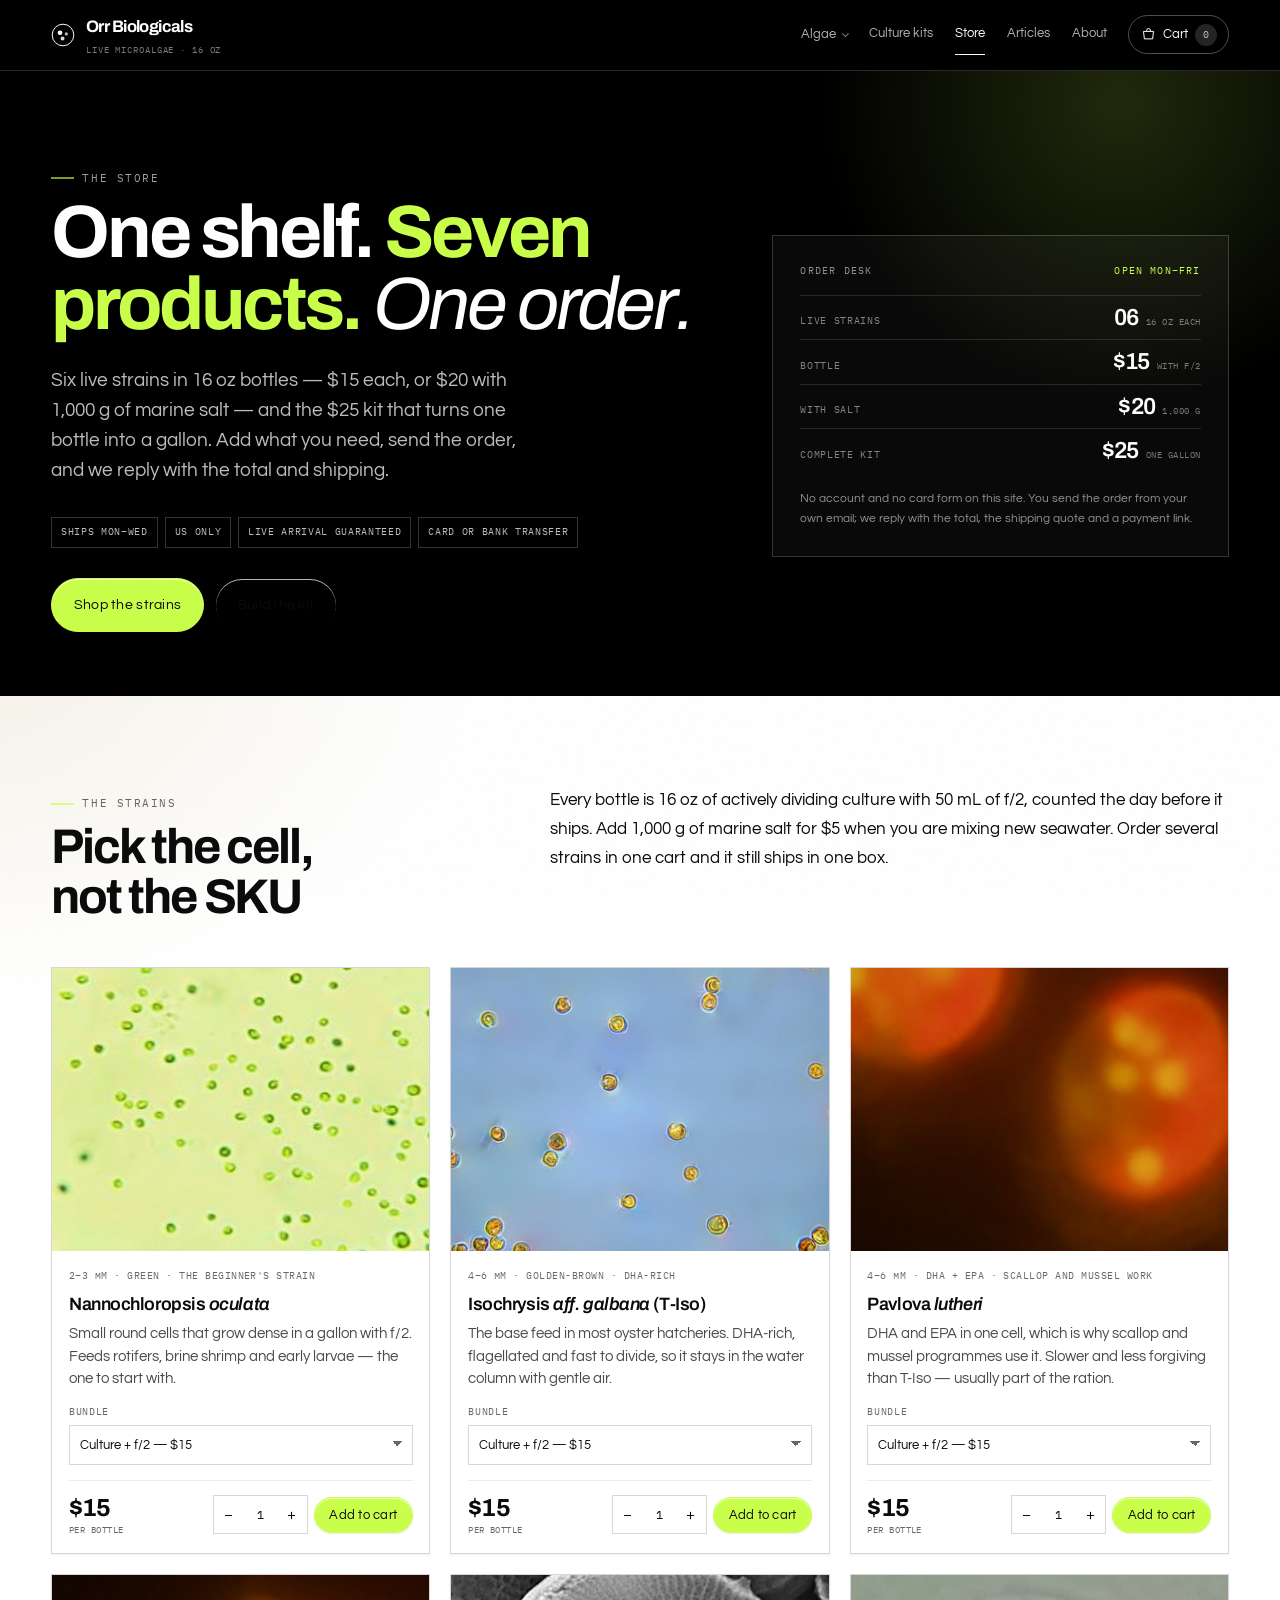
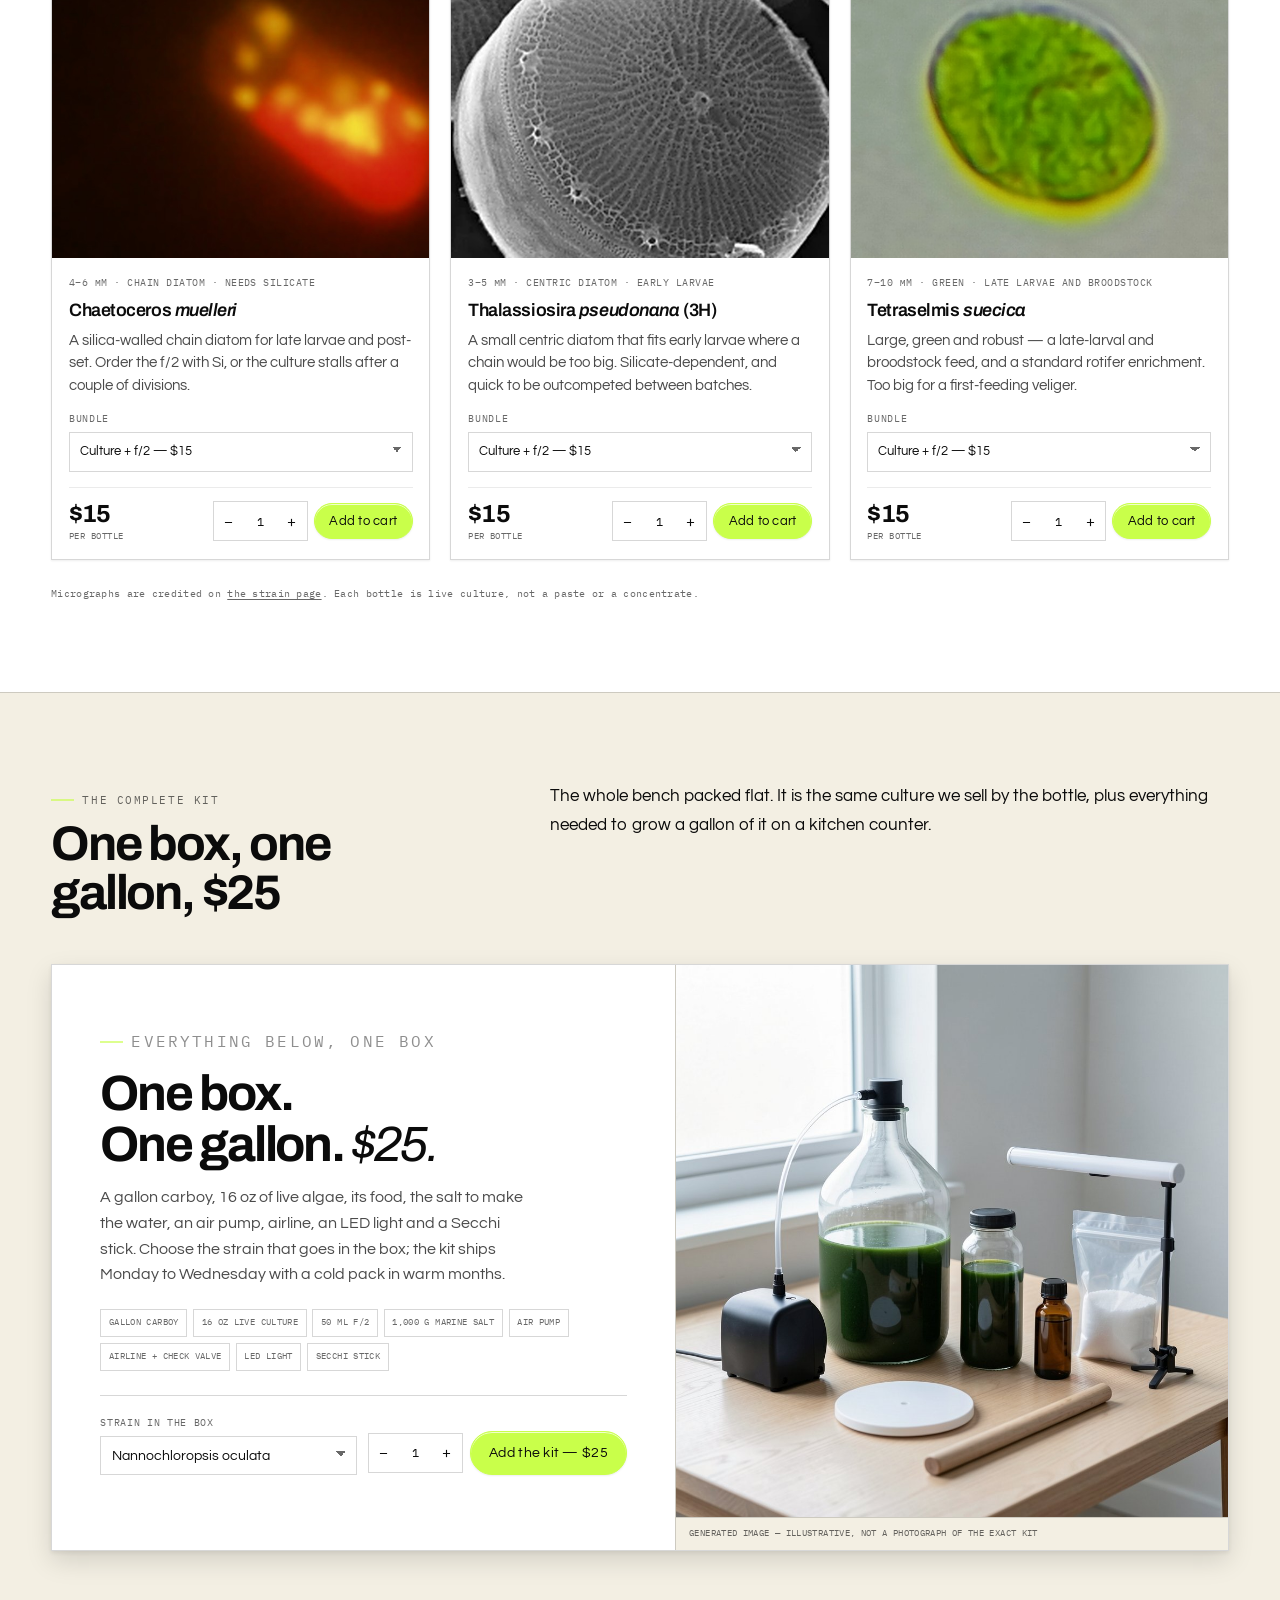
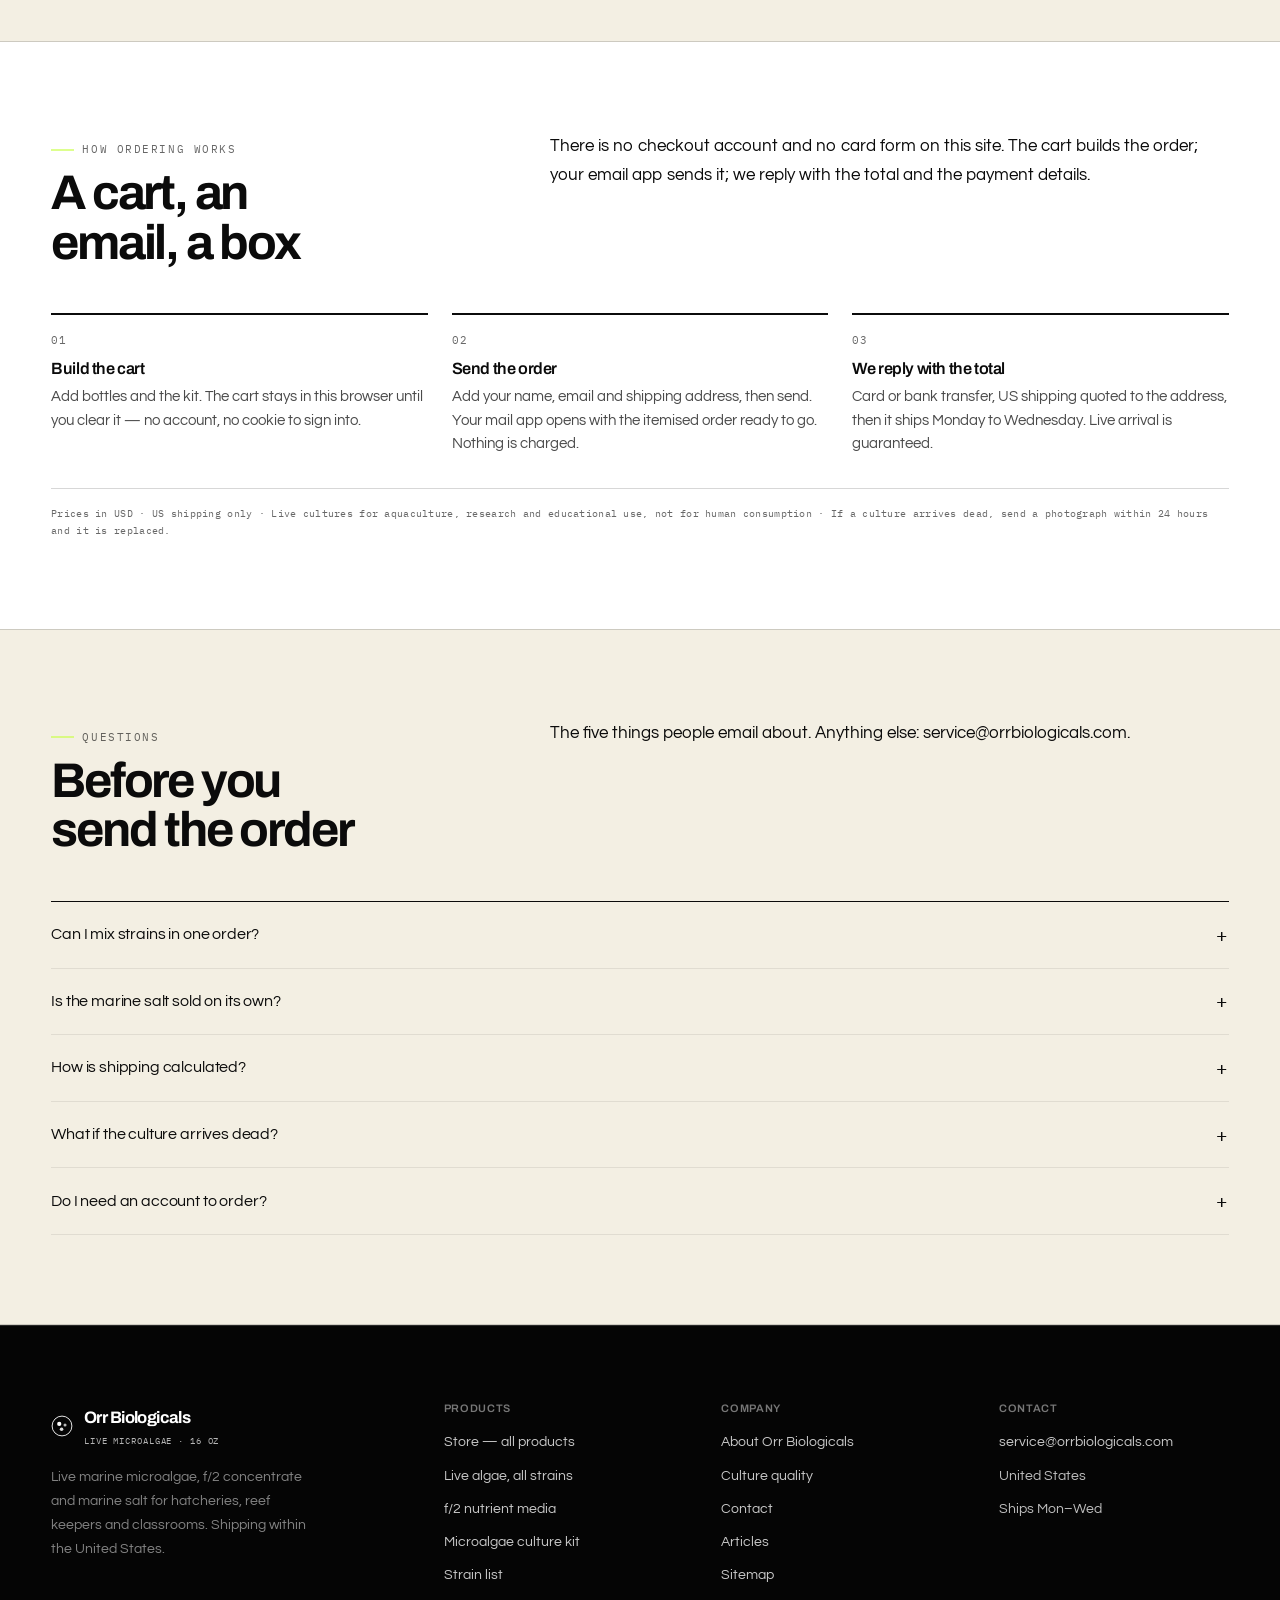
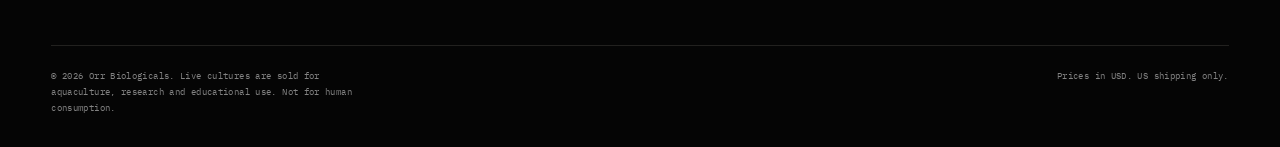
==== index.html @ ab44fa70 "feat: add standalone storefront for shop.orrbiologicals.com Static product store with six live micro" ====
<!DOCTYPE html>
<html lang="en">
<head>
<meta charset="utf-8">
<meta name="viewport" content="width=device-width, initial-scale=1">
<title>Store — Live Cultures, Salt &amp; Kits | Orr Biologicals</title>
<meta name="description" content="The Orr Biologicals store: six live marine microalgae strains, 16 oz with f/2, $15 or $20 with 1,000 g of marine salt, and the $25 one-gallon culture kit. US shipping.">
<link rel="canonical" href="https://shop.orrbiologicals.com/">
<meta name="robots" content="max-image-preview:large">
<link rel="icon" href="/favicon.svg" type="image/svg+xml">
<link rel="preconnect" href="https://fonts.googleapis.com">
<link rel="preconnect" href="https://fonts.gstatic.com" crossorigin>
<link rel="stylesheet" href="https://fonts.googleapis.com/css2?family=Archivo:wght@400;500;600;700;800&amp;family=IBM+Plex+Mono:wght@400;500&amp;family=Questrial&amp;display=swap">
<link rel="stylesheet" href="/assets/site.css?v=20261124a">
<link rel="stylesheet" href="/assets/store.css?v=20261124a">
<meta name="theme-color" content="#000000">
<meta property="og:type" content="website">
<meta property="og:site_name" content="Orr Biologicals">
<meta property="og:title" content="The Orr Biologicals store — live cultures and kits">
<meta property="og:description" content="Six live strains at $15 a bottle, $20 with 1,000 g of salt, and the $25 kit that turns one bottle into a gallon. Build a cart and send the order.">
<meta property="og:url" content="https://shop.orrbiologicals.com/">
<meta property="og:locale" content="en_US">
<meta property="og:image" content="https://shop.orrbiologicals.com/assets/images/culturekit-hero.jpg">
<meta property="og:image:type" content="image/jpeg">
<meta property="og:image:width" content="1024">
<meta property="og:image:height" content="1024">
<meta property="og:image:alt" content="A one-gallon microalgae culture kit on a pale wooden bench: carboy, live culture, f/2, marine salt, air pump, LED light and Secchi stick.">
<meta name="twitter:card" content="summary_large_image">
<meta name="twitter:title" content="The Orr Biologicals store">
<meta name="twitter:description" content="Six live strains, $15 or $20 with salt, and the $25 one-gallon kit. Build a cart and email the order.">
<meta name="twitter:image" content="https://shop.orrbiologicals.com/assets/images/culturekit-hero.jpg">
<meta name="twitter:image:alt" content="A one-gallon microalgae culture kit on a pale wooden bench.">
<script type="application/ld+json">
{
  "@context": "https://schema.org",
  "@graph": [
    {
      "@type": "BreadcrumbList",
      "itemListElement": [
        { "@type": "ListItem", "position": 1, "name": "Home", "item": "https://orrbiologicals.com/" },
        { "@type": "ListItem", "position": 2, "name": "Store", "item": "https://shop.orrbiologicals.com/" }
      ]
    },
    {
      "@type": "ItemList",
      "name": "Orr Biologicals store",
      "numberOfItems": 7,
      "itemListElement": [
        {
          "@type": "ListItem",
          "position": 1,
          "item": {
            "@type": "Product",
            "name": "Nannochloropsis oculata, 16 oz live culture",
            "url": "https://shop.orrbiologicals.com/#nanno",
            "image": "https://shop.orrbiologicals.com/assets/strains/nannochloropsis-oculata.jpg",
            "brand": { "@type": "Brand", "name": "Orr Biologicals" },
            "offers": { "@type": "Offer", "price": "15.00", "priceCurrency": "USD", "availability": "https://schema.org/InStock" }
          }
        },
        {
          "@type": "ListItem",
          "position": 2,
          "item": {
            "@type": "Product",
            "name": "Isochrysis aff. galbana T-Iso, 16 oz live culture",
            "url": "https://shop.orrbiologicals.com/#tiso",
            "image": "https://shop.orrbiologicals.com/assets/strains/tisochrysis-lutea.jpg",
            "brand": { "@type": "Brand", "name": "Orr Biologicals" },
            "offers": { "@type": "Offer", "price": "15.00", "priceCurrency": "USD", "availability": "https://schema.org/InStock" }
          }
        },
        {
          "@type": "ListItem",
          "position": 3,
          "item": {
            "@type": "Product",
            "name": "Pavlova lutheri, 16 oz live culture",
            "url": "https://shop.orrbiologicals.com/#pavlova",
            "image": "https://shop.orrbiologicals.com/assets/strains/pavlova-lutheri.jpg",
            "brand": { "@type": "Brand", "name": "Orr Biologicals" },
            "offers": { "@type": "Offer", "price": "15.00", "priceCurrency": "USD", "availability": "https://schema.org/InStock" }
          }
        },
        {
          "@type": "ListItem",
          "position": 4,
          "item": {
            "@type": "Product",
            "name": "Chaetoceros muelleri, 16 oz live culture",
            "url": "https://shop.orrbiologicals.com/#chaeto",
            "image": "https://shop.orrbiologicals.com/assets/strains/chaetoceros-muelleri.jpg",
            "brand": { "@type": "Brand", "name": "Orr Biologicals" },
            "offers": { "@type": "Offer", "price": "15.00", "priceCurrency": "USD", "availability": "https://schema.org/InStock" }
          }
        },
        {
          "@type": "ListItem",
          "position": 5,
          "item": {
            "@type": "Product",
            "name": "Thalassiosira pseudonana 3H, 16 oz live culture",
            "url": "https://shop.orrbiologicals.com/#thal",
            "image": "https://shop.orrbiologicals.com/assets/strains/thalassiosira-pseudonana.jpg",
            "brand": { "@type": "Brand", "name": "Orr Biologicals" },
            "offers": { "@type": "Offer", "price": "15.00", "priceCurrency": "USD", "availability": "https://schema.org/InStock" }
          }
        },
        {
          "@type": "ListItem",
          "position": 6,
          "item": {
            "@type": "Product",
            "name": "Tetraselmis suecica, 16 oz live culture",
            "url": "https://shop.orrbiologicals.com/#tetra",
            "image": "https://shop.orrbiologicals.com/assets/strains/tetraselmis-suecica.jpg",
            "brand": { "@type": "Brand", "name": "Orr Biologicals" },
            "offers": { "@type": "Offer", "price": "15.00", "priceCurrency": "USD", "availability": "https://schema.org/InStock" }
          }
        },
        {
          "@type": "ListItem",
          "position": 7,
          "item": {
            "@type": "Product",
            "name": "One-gallon microalgae culture kit",
            "url": "https://shop.orrbiologicals.com/#kit",
            "image": "https://shop.orrbiologicals.com/assets/images/culturekit-hero.jpg",
            "brand": { "@type": "Brand", "name": "Orr Biologicals" },
            "offers": { "@type": "Offer", "price": "25.00", "priceCurrency": "USD", "availability": "https://schema.org/InStock" }
          }
        }
      ]
    }
  ]
}
</script>
</head>
<body class="store-page">
<div class="ambient" aria-hidden="true"></div>
<a class="skip" href="#main">Skip to content</a>
<header class="site-head">
  <div class="wrap head-in">
    <a class="brand" href="https://orrbiologicals.com/">
      <svg viewBox="0 0 32 32" aria-hidden="true" focusable="false">
        <circle cx="16" cy="16" r="14.4" fill="none" stroke="currentColor" stroke-width="1.3"/>
        <circle cx="12" cy="13" r="3.1" fill="currentColor"/>
        <circle cx="20.4" cy="14.6" r="2.2" fill="currentColor" opacity=".72"/>
        <circle cx="15.4" cy="20.6" r="2.6" fill="currentColor" opacity=".86"/>
      </svg>
      <span>Orr Biologicals<small>Live microalgae · 16 oz</small></span>
    </a>
    <nav class="nav" aria-label="Primary">
      <details class="nav-drop">
        <summary>Algae</summary>
        <div class="nav-drop__menu">
          <a href="https://orrbiologicals.com/algae">Six live strains</a>
          <a href="https://orrbiologicals.com/algae#media">f/2 nutrient media</a>
          <a href="https://orrbiologicals.com/algae#salt">Marine salt</a>
        </div>
      </details>
      <a href="https://orrbiologicals.com/culturekits">Culture kits</a>
      <a href="/" aria-current="page">Store</a>
      <a href="https://orrbiologicals.com/articles/">Articles</a>
      <a href="https://orrbiologicals.com/company">About</a>
      <button type="button" class="store-cart" data-open-cart data-empty="true" aria-haspopup="dialog" aria-label="Open cart, 0 items">
        <svg viewBox="0 0 24 24" fill="none" stroke="currentColor" stroke-width="1.6" aria-hidden="true" focusable="false">
          <path d="M4 7h16l-1.4 12H5.4L4 7Z"/>
          <path d="M9 7V5.5a3 3 0 0 1 6 0V7"/>
        </svg>
        Cart <span class="store-cart__count" data-cart-count>0</span>
      </button>
    </nav>
  </div>
</header>

<main id="main">
  <section class="store-hero" aria-labelledby="store-title">
    <div class="wrap store-hero__grid">
      <div>
        <p class="eyebrow">The store</p>
        <h1 id="store-title">One shelf. <span>Seven products.</span> <em>One order.</em></h1>
        <p class="lead">Six live strains in 16 oz bottles — $15 each, or $20 with 1,000 g of marine salt — and the $25 kit that turns one bottle into a gallon. Add what you need, send the order, and we reply with the total and shipping.</p>
        <ul class="store-hero__chips">
          <li>Ships Mon–Wed</li>
          <li>US only</li>
          <li>Live arrival guaranteed</li>
          <li>Card or bank transfer</li>
        </ul>
        <div class="btn-row">
          <a class="btn" href="#shelf">Shop the strains</a>
          <a class="btn btn--ghost" href="#kit">Build the kit</a>
        </div>
      </div>
      <aside class="store-desk" aria-label="Store summary">
        <p class="store-desk__head">Order desk <span>Open Mon–Fri</span></p>
        <dl>
          <div><dt>Live strains</dt><dd><b>06</b><span>16 oz each</span></dd></div>
          <div><dt>Bottle</dt><dd><b>$15</b><span>with f/2</span></dd></div>
          <div><dt>With salt</dt><dd><b>$20</b><span>1,000 g</span></dd></div>
          <div><dt>Complete kit</dt><dd><b>$25</b><span>one gallon</span></dd></div>
        </dl>
        <p class="store-desk__note">No account and no card form on this site. You send the order from your own email; we reply with the total, the shipping quote and a payment link.</p>
      </aside>
    </div>
  </section>

  <section class="store-section" id="shelf" aria-labelledby="shelf-title">
    <div class="wrap">
      <div class="section-head">
        <div>
          <p class="eyebrow">The strains</p>
          <h2 id="shelf-title">Pick the cell, not the SKU</h2>
        </div>
        <p class="store-lead">Every bottle is 16 oz of actively dividing culture with 50 mL of f/2, counted the day before it ships. Add 1,000 g of marine salt for $5 when you are mixing new seawater. Order several strains in one cart and it still ships in one box.</p>
      </div>

      <noscript><p class="store-noscript">The cart needs JavaScript. You can still order by email at <a href="mailto:service@orrbiologicals.com?subject=Store%20order">service@orrbiologicals.com</a> — tell us the strain, the quantity and the address.</p></noscript>

      <div class="prod-grid">
        <article class="prod" id="nanno" data-product="nanno">
          <a class="prod__media" href="https://orrbiologicals.com/algae#strains" aria-label="Nannochloropsis oculata — micrograph credit and strain details">
            <img src="/assets/strains/nannochloropsis-oculata.jpg" width="800" height="800" loading="eager" decoding="async" alt="Light micrograph of Nannochloropsis oculata: many small, round green cells across a pale green field.">
          </a>
          <div class="prod__body">
            <p class="prod__meta">2–3 µm · green · the beginner's strain</p>
            <h3>Nannochloropsis <i>oculata</i></h3>
            <p class="prod__desc">Small round cells that grow dense in a gallon with f/2. Feeds rotifers, brine shrimp and early larvae — the one to start with.</p>
            <div class="prod__opts">
              <label for="variant-nanno">Bundle</label>
              <select id="variant-nanno" data-variant>
                <option value="culture">Culture + f/2 — $15</option>
                <option value="salt">+ 1,000 g marine salt — $20</option>
              </select>
            </div>
            <div class="prod__foot">
              <p class="prod__price"><b data-price>$15</b><small>per bottle</small></p>
              <div class="prod__actions">
                <div class="qty">
                  <button type="button" data-step="-1" aria-label="Decrease Nannochloropsis quantity">−</button>
                  <input type="number" min="1" max="99" value="1" inputmode="numeric" aria-label="Nannochloropsis quantity" data-qty-input>
                  <button type="button" data-step="1" aria-label="Increase Nannochloropsis quantity">+</button>
                </div>
                <button type="button" class="btn" data-add>Add to cart</button>
              </div>
            </div>
          </div>
        </article>

        <article class="prod" id="tiso" data-product="tiso">
          <a class="prod__media" href="https://orrbiologicals.com/algae#strains" aria-label="Isochrysis aff. galbana T-Iso — micrograph credit and strain details">
            <img src="/assets/strains/tisochrysis-lutea.jpg" width="800" height="800" loading="lazy" decoding="async" alt="Light micrograph of Tisochrysis lutea, the T-Iso strain: many small golden-brown cells across a pale blue field.">
          </a>
          <div class="prod__body">
            <p class="prod__meta">4–6 µm · golden-brown · DHA-rich</p>
            <h3>Isochrysis <i>aff. galbana</i> (T-Iso)</h3>
            <p class="prod__desc">The base feed in most oyster hatcheries. DHA-rich, flagellated and fast to divide, so it stays in the water column with gentle air.</p>
            <div class="prod__opts">
              <label for="variant-tiso">Bundle</label>
              <select id="variant-tiso" data-variant>
                <option value="culture">Culture + f/2 — $15</option>
                <option value="salt">+ 1,000 g marine salt — $20</option>
              </select>
            </div>
            <div class="prod__foot">
              <p class="prod__price"><b data-price>$15</b><small>per bottle</small></p>
              <div class="prod__actions">
                <div class="qty">
                  <button type="button" data-step="-1" aria-label="Decrease T-Iso quantity">−</button>
                  <input type="number" min="1" max="99" value="1" inputmode="numeric" aria-label="T-Iso quantity" data-qty-input>
                  <button type="button" data-step="1" aria-label="Increase T-Iso quantity">+</button>
                </div>
                <button type="button" class="btn" data-add>Add to cart</button>
              </div>
            </div>
          </div>
        </article>

        <article class="prod" id="pavlova" data-product="pavlova">
          <a class="prod__media" href="https://orrbiologicals.com/algae#strains" aria-label="Pavlova lutheri — micrograph credit and strain details">
            <img src="/assets/strains/pavlova-lutheri.jpg" width="700" height="700" loading="lazy" decoding="async" alt="Epifluorescence micrograph of Pavlova lutheri: two round orange-fluorescing cells on a dark field.">
          </a>
          <div class="prod__body">
            <p class="prod__meta">4–6 µm · DHA + EPA · scallop and mussel work</p>
            <h3>Pavlova <i>lutheri</i></h3>
            <p class="prod__desc">DHA and EPA in one cell, which is why scallop and mussel programmes use it. Slower and less forgiving than T-Iso — usually part of the ration.</p>
            <div class="prod__opts">
              <label for="variant-pavlova">Bundle</label>
              <select id="variant-pavlova" data-variant>
                <option value="culture">Culture + f/2 — $15</option>
                <option value="salt">+ 1,000 g marine salt — $20</option>
              </select>
            </div>
            <div class="prod__foot">
              <p class="prod__price"><b data-price>$15</b><small>per bottle</small></p>
              <div class="prod__actions">
                <div class="qty">
                  <button type="button" data-step="-1" aria-label="Decrease Pavlova quantity">−</button>
                  <input type="number" min="1" max="99" value="1" inputmode="numeric" aria-label="Pavlova quantity" data-qty-input>
                  <button type="button" data-step="1" aria-label="Increase Pavlova quantity">+</button>
                </div>
                <button type="button" class="btn" data-add>Add to cart</button>
              </div>
            </div>
          </div>
        </article>

        <article class="prod" id="chaeto" data-product="chaeto">
          <a class="prod__media" href="https://orrbiologicals.com/algae#strains" aria-label="Chaetoceros muelleri — micrograph credit and strain details">
            <img src="/assets/strains/chaetoceros-muelleri.jpg" width="700" height="700" loading="lazy" decoding="async" alt="Epifluorescence micrograph of Chaetoceros muelleri: one elongated orange-fluorescing diatom cell on a dark field.">
          </a>
          <div class="prod__body">
            <p class="prod__meta">4–6 µm · chain diatom · needs silicate</p>
            <h3>Chaetoceros <i>muelleri</i></h3>
            <p class="prod__desc">A silica-walled chain diatom for late larvae and post-set. Order the f/2 with Si, or the culture stalls after a couple of divisions.</p>
            <div class="prod__opts">
              <label for="variant-chaeto">Bundle</label>
              <select id="variant-chaeto" data-variant>
                <option value="culture">Culture + f/2 — $15</option>
                <option value="salt">+ 1,000 g marine salt — $20</option>
              </select>
            </div>
            <div class="prod__foot">
              <p class="prod__price"><b data-price>$15</b><small>per bottle</small></p>
              <div class="prod__actions">
                <div class="qty">
                  <button type="button" data-step="-1" aria-label="Decrease Chaetoceros quantity">−</button>
                  <input type="number" min="1" max="99" value="1" inputmode="numeric" aria-label="Chaetoceros quantity" data-qty-input>
                  <button type="button" data-step="1" aria-label="Increase Chaetoceros quantity">+</button>
                </div>
                <button type="button" class="btn" data-add>Add to cart</button>
              </div>
            </div>
          </div>
        </article>

        <article class="prod" id="thal" data-product="thal">
          <a class="prod__media" href="https://orrbiologicals.com/algae#strains" aria-label="Thalassiosira pseudonana 3H — micrograph credit and strain details">
            <img src="/assets/strains/thalassiosira-pseudonana.jpg" width="700" height="700" loading="lazy" decoding="async" alt="Scanning electron micrograph of Thalassiosira pseudonana: a circular silica frustule with a fine radiating pore pattern.">
          </a>
          <div class="prod__body">
            <p class="prod__meta">3–5 µm · centric diatom · early larvae</p>
            <h3>Thalassiosira <i>pseudonana</i> (3H)</h3>
            <p class="prod__desc">A small centric diatom that fits early larvae where a chain would be too big. Silicate-dependent, and quick to be outcompeted between batches.</p>
            <div class="prod__opts">
              <label for="variant-thal">Bundle</label>
              <select id="variant-thal" data-variant>
                <option value="culture">Culture + f/2 — $15</option>
                <option value="salt">+ 1,000 g marine salt — $20</option>
              </select>
            </div>
            <div class="prod__foot">
              <p class="prod__price"><b data-price>$15</b><small>per bottle</small></p>
              <div class="prod__actions">
                <div class="qty">
                  <button type="button" data-step="-1" aria-label="Decrease Thalassiosira quantity">−</button>
                  <input type="number" min="1" max="99" value="1" inputmode="numeric" aria-label="Thalassiosira quantity" data-qty-input>
                  <button type="button" data-step="1" aria-label="Increase Thalassiosira quantity">+</button>
                </div>
                <button type="button" class="btn" data-add>Add to cart</button>
              </div>
            </div>
          </div>
        </article>

        <article class="prod" id="tetra" data-product="tetra">
          <a class="prod__media" href="https://orrbiologicals.com/algae#strains" aria-label="Tetraselmis suecica — micrograph credit and strain details">
            <img src="/assets/strains/tetraselmis-suecica.jpg" width="800" height="800" loading="lazy" decoding="async" alt="Light micrograph of Tetraselmis suecica: one large green oval cell with a smooth wall on a pale field.">
          </a>
          <div class="prod__body">
            <p class="prod__meta">7–10 µm · green · late larvae and broodstock</p>
            <h3>Tetraselmis <i>suecica</i></h3>
            <p class="prod__desc">Large, green and robust — a late-larval and broodstock feed, and a standard rotifer enrichment. Too big for a first-feeding veliger.</p>
            <div class="prod__opts">
              <label for="variant-tetra">Bundle</label>
              <select id="variant-tetra" data-variant>
                <option value="culture">Culture + f/2 — $15</option>
                <option value="salt">+ 1,000 g marine salt — $20</option>
              </select>
            </div>
            <div class="prod__foot">
              <p class="prod__price"><b data-price>$15</b><small>per bottle</small></p>
              <div class="prod__actions">
                <div class="qty">
                  <button type="button" data-step="-1" aria-label="Decrease Tetraselmis quantity">−</button>
                  <input type="number" min="1" max="99" value="1" inputmode="numeric" aria-label="Tetraselmis quantity" data-qty-input>
                  <button type="button" data-step="1" aria-label="Increase Tetraselmis quantity">+</button>
                </div>
                <button type="button" class="btn" data-add>Add to cart</button>
              </div>
            </div>
          </div>
        </article>
      </div>

      <p class="store-credit">Micrographs are credited on <a href="https://orrbiologicals.com/algae#strains">the strain page</a>. Each bottle is live culture, not a paste or a concentrate.</p>
    </div>
  </section>

  <section class="store-section store-section--paper" id="kit" aria-labelledby="kit-title">
    <div class="wrap">
      <div class="section-head">
        <div>
          <p class="eyebrow">The complete kit</p>
          <h2 id="kit-title">One box, one gallon, $25</h2>
        </div>
        <p class="store-lead">The whole bench packed flat. It is the same culture we sell by the bottle, plus everything needed to grow a gallon of it on a kitchen counter.</p>
      </div>

      <article class="kit-feature" data-product="kit">
        <div class="kit-feature__grid">
          <div class="kit-feature__copy">
            <p class="eyebrow">Everything below, one box</p>
            <h2>One box.<br>One gallon. <em>$25.</em></h2>
            <p>A gallon carboy, 16 oz of live algae, its food, the salt to make the water, an air pump, airline, an LED light and a Secchi stick. Choose the strain that goes in the box; the kit ships Monday to Wednesday with a cold pack in warm months.</p>
            <ul class="kit-feature__parts">
              <li>Gallon carboy</li>
              <li>16 oz live culture</li>
              <li>50 mL f/2</li>
              <li>1,000 g marine salt</li>
              <li>Air pump</li>
              <li>Airline + check valve</li>
              <li>LED light</li>
              <li>Secchi stick</li>
            </ul>
            <div class="kit-buy">
              <div class="kit-buy__field">
                <label for="variant-kit">Strain in the box</label>
                <select id="variant-kit" data-variant>
                  <option value="nanno">Nannochloropsis oculata</option>
                  <option value="tiso">Isochrysis aff. galbana (T-Iso)</option>
                  <option value="pavlova">Pavlova lutheri</option>
                  <option value="chaeto">Chaetoceros muelleri</option>
                  <option value="thal">Thalassiosira pseudonana (3H)</option>
                  <option value="tetra">Tetraselmis suecica</option>
                </select>
              </div>
              <div class="kit-buy__actions">
                <div class="qty">
                  <button type="button" data-step="-1" aria-label="Decrease kit quantity">−</button>
                  <input type="number" min="1" max="99" value="1" inputmode="numeric" aria-label="Kit quantity" data-qty-input>
                  <button type="button" data-step="1" aria-label="Increase kit quantity">+</button>
                </div>
                <button type="button" class="btn" data-add>Add the kit — $25</button>
              </div>
            </div>
          </div>
          <figure class="kit-feature__fig">
            <img src="/assets/images/culturekit-hero.jpg" width="1024" height="1024" loading="lazy" decoding="async" alt="Generated image of a one-gallon microalgae culture kit on a pale wooden bench: a glass carboy of dense green algae with its air pump and airline, a bottle of live culture, an amber vial of f/2, a bag of marine salt, an LED bar light and a face-down Secchi disk on a wooden dowel.">
            <figcaption>Generated image — illustrative, not a photograph of the exact kit</figcaption>
          </figure>
        </div>
      </article>
    </div>
  </section>

  <section class="store-section" id="how" aria-labelledby="how-title">
    <div class="wrap">
      <div class="section-head">
        <div>
          <p class="eyebrow">How ordering works</p>
          <h2 id="how-title">A cart, an email, a box</h2>
        </div>
        <p class="store-lead">There is no checkout account and no card form on this site. The cart builds the order; your email app sends it; we reply with the total and the payment details.</p>
      </div>
      <ol class="store-steps">
        <li>
          <h3>Build the cart</h3>
          <p>Add bottles and the kit. The cart stays in this browser until you clear it — no account, no cookie to sign into.</p>
        </li>
        <li>
          <h3>Send the order</h3>
          <p>Add your name, email and shipping address, then send. Your mail app opens with the itemised order ready to go. Nothing is charged.</p>
        </li>
        <li>
          <h3>We reply with the total</h3>
          <p>Card or bank transfer, US shipping quoted to the address, then it ships Monday to Wednesday. Live arrival is guaranteed.</p>
        </li>
      </ol>
      <p class="store-fine">Prices in USD · US shipping only · Live cultures for aquaculture, research and educational use, not for human consumption · If a culture arrives dead, send a photograph within 24 hours and it is replaced.</p>
    </div>
  </section>

  <section class="store-section store-section--paper" id="faq" aria-labelledby="faq-title">
    <div class="wrap">
      <div class="section-head">
        <div>
          <p class="eyebrow">Questions</p>
          <h2 id="faq-title">Before you send the order</h2>
        </div>
        <p class="store-lead">The five things people email about. Anything else: service@orrbiologicals.com.</p>
      </div>
      <div class="faq">
        <details>
          <summary>Can I mix strains in one order?</summary>
          <p class="answer">Yes. Add each bottle to the cart separately and the order arrives itemised. Mixed bottles still ship together in one box, in the same Monday-to-Wednesday window.</p>
        </details>
        <details>
          <summary>Is the marine salt sold on its own?</summary>
          <p class="answer">No. The 1,000 g bag is a $5 upgrade with a bottle of culture, because a bag of salt without algae is not a product we can ship usefully. Choose the salt bundle on any strain.</p>
        </details>
        <details>
          <summary>How is shipping calculated?</summary>
          <p class="answer">By address, in our reply. US only. Bottles go out insulated with a cold pack in warm months, and we hold the order rather than ship into a heatwave.</p>
        </details>
        <details>
          <summary>What if the culture arrives dead?</summary>
          <p class="answer">Photograph it within 24 hours and send the photo to service@orrbiologicals.com. It is replaced. That is the whole warranty, and it is the only one that matters with live material.</p>
        </details>
        <details>
          <summary>Do I need an account to order?</summary>
          <p class="answer">No. The cart is saved in your browser, and the order goes by email. There is no password to create and no card details are entered on this site.</p>
        </details>
      </div>
    </div>
  </section>
</main>

<footer class="site-foot">
  <div class="wrap">
    <div class="foot-grid">
      <div>
        <a class="brand" href="https://orrbiologicals.com/">
          <svg viewBox="0 0 32 32" aria-hidden="true" focusable="false">
            <circle cx="16" cy="16" r="14.4" fill="none" stroke="currentColor" stroke-width="1.3"/>
            <circle cx="12" cy="13" r="3.1" fill="currentColor"/>
            <circle cx="20.4" cy="14.6" r="2.2" fill="currentColor" opacity=".72"/>
            <circle cx="15.4" cy="20.6" r="2.6" fill="currentColor" opacity=".86"/>
          </svg>
          <span>Orr Biologicals<small>Live microalgae · 16 oz</small></span>
        </a>
        <p>Live marine microalgae, f/2 concentrate and marine salt for hatcheries, reef keepers and classrooms. Shipping within the United States.</p>
      </div>
      <div>
        <h2>Products</h2>
        <ul>
          <li><a href="/">Store — all products</a></li>
          <li><a href="https://orrbiologicals.com/algae">Live algae, all strains</a></li>
          <li><a href="https://orrbiologicals.com/algae#media">f/2 nutrient media</a></li>
          <li><a href="https://orrbiologicals.com/culturekits">Microalgae culture kit</a></li>
          <li><a href="https://orrbiologicals.com/algae#strains">Strain list</a></li>
        </ul>
      </div>
      <div>
        <h2>Company</h2>
        <ul>
          <li><a href="https://orrbiologicals.com/company">About Orr Biologicals</a></li>
          <li><a href="https://orrbiologicals.com/company#quality">Culture quality</a></li>
          <li><a href="https://orrbiologicals.com/company#contact">Contact</a></li>
          <li><a href="https://orrbiologicals.com/articles/">Articles</a></li>
          <li><a href="https://orrbiologicals.com/sitemap.xml">Sitemap</a></li>
        </ul>
      </div>
      <div>
        <h2>Contact</h2>
        <ul>
          <li><a href="mailto:service@orrbiologicals.com">service@orrbiologicals.com</a></li>
          <li>United States</li>
          <li>Ships Mon–Wed</li>
        </ul>
      </div>
    </div>
    <div class="foot-legal">
      <p>© 2026 Orr Biologicals. Live cultures are sold for aquaculture, research and educational use. Not for human consumption.</p>
      <p>Prices in USD. US shipping only.</p>
    </div>
  </div>
</footer>

<div class="cart-layer" id="cartLayer" hidden>
  <div class="cart-backdrop" data-close-cart aria-hidden="true"></div>
  <aside class="cart-panel" id="cartPanel" role="dialog" aria-modal="true" aria-labelledby="cartTitle" tabindex="-1">
    <header class="cart-panel__head">
      <div>
        <p class="eyebrow">Your order</p>
        <h2 id="cartTitle">Cart</h2>
      </div>
      <button type="button" class="cart-close" data-close-cart aria-label="Close cart">×</button>
    </header>
    <div class="cart-panel__body">
      <p class="cart-empty" id="cartEmpty">Your cart is empty. Add a bottle or the kit and it will appear here.</p>
      <ul class="cart-lines" id="cartLines" hidden></ul>
      <form class="cart-form" id="orderForm" hidden>
        <div class="cart-summary">
          <div class="cart-row"><span>Subtotal</span><b id="cartSubtotal">$0.00</b></div>
          <p class="cart-note">Shipping is quoted in our reply. US only. Prices in USD.</p>
          <button type="button" class="cart-clear" data-clear-cart>Clear cart</button>
        </div>
        <h3>Order details</h3>
        <label>Name <input name="name" autocomplete="name" required></label>
        <label>Email <input type="email" name="email" autocomplete="email" required></label>
        <label>Shipping address <textarea name="address" rows="3" autocomplete="street-address" required></textarea></label>
        <label>Notes <span>optional</span><textarea name="notes" rows="2" placeholder="Timing, strain notes, anything we should know"></textarea></label>
        <button type="submit" class="btn">Send order by email</button>
        <p class="cart-form__note">This opens your email app with the itemised order. Nothing is charged here.</p>
      </form>
    </div>
    <footer class="cart-panel__foot">Orr Biologicals · service@orrbiologicals.com · Ships Mon–Wed</footer>
  </aside>
</div>
<p class="visually-hidden" id="cartStatus" role="status" aria-live="polite"></p>

<script defer src="/assets/store.js?v=20261124a"></script>
</body>
</html>
---- assets/site.css ----
/* Orr Biologicals — black, white, cream, one live-culture green.
   The interface stays monochrome; photographs and product colour carry everything else. */

:root{
  --paper:#FFFFFF;
  --paper-2:#F3EFE3;
  --white:#FFFFFF;
  --ink:#0B0B0B;
  --ink-2:rgba(11,11,11,.74);
  --ink-3:rgba(11,11,11,.62);
  --deep:#000000;
  --deep-2:#0A0A0C;
  --live:#C9FF4A;
  --live-dark:#0B0B0B;
  --gold:#0B0B0B;
  --gold-deep:#0B0B0B;
  --lime:#C9FF4A;
  --clay:#6F6F6F;
  --line:rgba(11,11,11,.16);
  --line-soft:rgba(11,11,11,.08);
  --on-dark:#FFFFFF;
  --on-dark-2:rgba(255,255,255,.74);
  --font-display:"Archivo","Helvetica Neue",Arial,sans-serif;
  --font-sans:"Questrial","Helvetica Neue",Arial,sans-serif;
  --font-mono:"IBM Plex Mono",ui-monospace,SFMono-Regular,"SF Mono",Menlo,Consolas,monospace;
  --lift-1:0 1px 0 rgba(255,255,255,.72) inset,0 1px 2px rgba(11,11,11,.07);
  --lift-2:0 1px 0 rgba(255,255,255,.6) inset,0 10px 24px rgba(11,11,11,.13),0 2px 4px rgba(11,11,11,.07);
  --lift-3:0 1px 0 rgba(255,255,255,.65) inset,0 28px 64px rgba(11,11,11,.20),0 8px 18px rgba(11,11,11,.10);
  --wrap:82rem;
  --pad:clamp(1.25rem,4vw,3.5rem);
}

*,*::before,*::after{box-sizing:border-box}

html{-webkit-text-size-adjust:100%;scroll-behavior:smooth}
@media (prefers-reduced-motion:reduce){
  html{scroll-behavior:auto}
  *,*::before,*::after{animation-duration:.001ms !important;transition-duration:.001ms !important}
}

body{
  margin:0;
  background:var(--paper);
  color:var(--ink);
  font-family:var(--font-sans);
  font-size:1.0625rem;
  line-height:1.7;
  -webkit-font-smoothing:antialiased;
  text-rendering:optimizeLegibility;
}

img,svg{max-width:100%}
img{height:auto;display:block}

a{color:var(--ink);text-decoration-thickness:1px;text-underline-offset:.18em}
a:hover{color:var(--deep)}

:focus-visible{outline:2px solid var(--gold-deep);outline-offset:4px}
.stage :focus-visible,.on-dark :focus-visible,.band :focus-visible,.price :focus-visible,
.site-foot :focus-visible,.center-page :focus-visible,.petrichor :focus-visible{outline-color:var(--lime)}

.skip{
  position:absolute;left:-9999px;top:0;background:var(--ink);color:var(--paper);
  padding:.75rem 1rem;z-index:50;font-family:var(--font-sans);font-size:.85rem;
}
.skip:focus{left:.75rem;top:.75rem}

.wrap{max-width:var(--wrap);margin:0 auto;padding-inline:var(--pad)}
.narrow{max-width:46rem}

.cols>*,.section-head>*,.hero-grid>*,.band-grid>*,.buy>*,.figures>*,
.foot-grid>*,.strains>*,.table-scroll,table{min-width:0}

/* ---------- type ---------- */

h1,h2,h3,h4{margin:0;text-wrap:balance}
h1,h2{
  font-family:var(--font-display);
  font-weight:700;
  letter-spacing:-.045em;
  line-height:.98;
  color:var(--ink);
}
h1{font-size:clamp(2.9rem,6vw,5.6rem)}
h2{font-size:clamp(1.9rem,3.8vw,3.25rem);line-height:1.02}
h3,h4{
  font-family:var(--font-display);
  font-weight:600;
  letter-spacing:-.025em;
  line-height:1.3;
}
h3{font-size:clamp(1.02rem,1.5vw,1.18rem)}
h4{font-size:1rem}
p{margin:0 0 1.1em}
p:last-child{margin-bottom:0}

.lead{
  font-family:var(--font-sans);
  font-size:clamp(1.12rem,1.45vw,1.32rem);
  line-height:1.62;
  color:var(--ink-2);
  max-width:56ch;
  text-wrap:pretty;
}
.small{font-family:var(--font-sans);font-size:.94rem;line-height:1.65;color:var(--ink-2)}
.tiny{font-family:var(--font-sans);font-size:.82rem;line-height:1.6;color:var(--ink-3)}
.note{font-family:var(--font-mono);font-size:.7rem;letter-spacing:.03em;color:var(--ink-3)}

.plate figcaption,.fignum{
  font-family:var(--font-mono);
  font-size:.68rem;
  line-height:1.6;
  letter-spacing:.01em;
  color:var(--ink-3);
  margin-top:1rem;
}
.plate figcaption i{font-family:var(--font-display);font-style:italic}

/* ---------- header ---------- */

.announce{
  background:var(--deep);color:rgba(255,255,255,.78);
  padding:.58rem var(--pad);border-bottom:1px solid rgba(255,255,255,.1);
  text-align:center;font-family:var(--font-sans);font-size:.78rem;line-height:1.4;
  letter-spacing:.035em;
}
.announce span{display:inline-block}
.announce .announce__sep{color:rgba(255,255,255,.32);margin:0 .45rem}
.announce strong{font-weight:400;color:var(--white)}

.site-head{
  position:sticky;top:0;z-index:30;
  background:var(--deep);
  color:var(--white);
  border-bottom:1px solid rgba(255,255,255,.16);
}
.head-in{
  display:flex;flex-direction:column;align-items:center;
  gap:.62rem;min-height:0;padding-block:1.05rem .85rem;flex-wrap:nowrap;
}
.brand{
  display:inline-flex;align-items:center;gap:.68rem;
  font-family:var(--font-display);font-size:1.12rem;font-weight:700;
  letter-spacing:-.035em;color:var(--white);text-decoration:none;
  margin-right:0;order:1;
}
.brand svg{width:26px;height:26px;flex:none;color:var(--white)}
.brand span small{
  display:block;font-family:var(--font-mono);font-size:.55rem;font-weight:400;
  letter-spacing:.1em;text-transform:uppercase;color:rgba(255,255,255,.48);margin-top:.18rem;
}
.nav{display:flex;align-items:center;gap:clamp(1.1rem,2.2vw,1.8rem);flex-wrap:wrap;justify-content:center;width:100%;order:2}
.nav a:not(.btn){
  position:relative;
  font-family:var(--font-sans);font-size:.9rem;font-weight:400;color:rgba(255,255,255,.7);
  text-decoration:none;padding-block:.42rem;
}
.nav a:not(.btn)::after{
  content:"";position:absolute;left:0;right:0;bottom:0;height:1px;background:var(--white);
  transform:scaleX(0);transform-origin:left;transition:transform .25s ease;
}
.nav a:not(.btn):hover{color:var(--white)}
.nav a:not(.btn):hover::after,.nav a[aria-current="page"]::after{transform:scaleX(1)}
.nav a[aria-current="page"]{color:var(--white)}
.nav .btn{
  margin:0;padding:.42rem .9rem;background:transparent;border:1px solid rgba(255,255,255,.4);
  box-shadow:none;border-radius:999px;font-family:var(--font-sans);
  font-size:.82rem;font-weight:400;color:var(--white);min-height:0;
}
.nav .btn::after{content:"";}
.nav .btn:hover{background:var(--white);border-color:var(--white);color:var(--ink);transform:none}

.nav-drop{position:relative}
.nav-drop>summary{list-style:none;cursor:pointer;display:inline-flex;align-items:center;gap:.42rem;
  font-family:var(--font-sans);font-size:.9rem;color:rgba(255,255,255,.7);padding-block:.42rem}
.nav-drop>summary::-webkit-details-marker{display:none}
.nav-drop>summary::marker{content:""}
.nav-drop>summary::after{content:"";width:.34rem;height:.34rem;border-right:1px solid currentColor;
  border-bottom:1px solid currentColor;transform:rotate(45deg) translateY(-1px);opacity:.7}
.nav-drop>summary:hover,.nav-drop[open]>summary{color:var(--white)}
.nav-drop:not([open]) .nav-drop__menu{display:none}
.nav-drop__menu{position:absolute;top:calc(100% + .55rem);left:0;z-index:80;min-width:12.5rem;
  background:var(--white);border:1px solid var(--line);padding:.4rem;display:flex;flex-direction:column;
  box-shadow:0 18px 40px rgba(0,0,0,.18)}
.nav-drop__menu a:not(.btn){color:var(--ink);font-size:.88rem;padding:.5rem .6rem;text-decoration:none;display:block}
.nav-drop__menu a:not(.btn)::after{display:none}
.nav-drop__menu a:not(.btn):hover{background:var(--paper-2);color:var(--ink)}
@media (max-width:820px){
  .nav-drop__menu{position:fixed;left:1rem;right:1rem;top:4.4rem;min-width:0;z-index:90}
}

/* ---------- buttons ---------- */

.btn{
  display:inline-flex;align-items:center;justify-content:center;gap:.5rem;
  font-family:var(--font-sans);font-size:.88rem;font-weight:400;letter-spacing:.02em;
  padding:.88rem 1.35rem;border-radius:999px;
  background:var(--live);color:#0B0B0B;text-decoration:none;
  border:1px solid var(--live);
  box-shadow:none;
  transition:background .2s ease,border-color .2s ease,color .2s ease;
}
.btn:hover{background:#B4F02A;border-color:#B4F02A;color:#0B0B0B;transform:none}
.btn:active{transform:none}
.btn--ghost{background:transparent;color:var(--ink);border-color:var(--line);box-shadow:none}
.btn--ghost:hover{background:var(--ink);border-color:var(--ink);color:var(--white);transform:none}
.btn--light{background:var(--white);border-color:var(--white);color:var(--ink)}
.btn--light:hover{background:var(--white);border-color:var(--white);color:var(--ink)}
.btn-row{display:flex;flex-wrap:wrap;gap:.7rem;margin-top:1.9rem;align-items:center}
.btn-row .note{max-width:24ch;line-height:1.5}

/* ---------- dark surfaces ---------- */

.hero,.page-head,.band,.site-foot,.price,.center-page,.petrichor{color:var(--on-dark)}
.hero :is(h1,h2,h3),.page-head :is(h1,h2,h3),.band :is(h2,h3),.price :is(h2,h3),
.center-page h1,.petrichor :is(h2,h3){color:var(--white)}
.hero .lead,.page-head .lead,.band .lead,.center-page .lead{color:var(--on-dark-2)}
.page-head p,.page-head .small,.page-head .tiny,.page-head .note{color:var(--on-dark-2)}
.page-head .crumb{color:var(--gold)}
.page-head .btn,.band .btn,.price .btn,.center-page .btn{background:var(--paper);border-color:var(--paper);color:var(--ink)}
.page-head .btn:hover,.band .btn:hover,.price .btn:hover,.center-page .btn:hover{background:var(--white);border-color:var(--white);color:var(--ink)}
.page-head .btn--ghost,.band .btn--ghost,.center-page .btn--ghost{background:transparent;color:var(--on-dark);border-color:rgba(243,237,223,.3)}
.hero a:not(.btn),.page-head a:not(.btn),.band a:not(.btn),.site-foot a{color:var(--on-dark)}
.hero a:not(.btn):hover,.page-head a:not(.btn):hover,.band a:not(.btn):hover{color:var(--white)}

/* ---------- hero fallback (home uses .stage) ---------- */

.hero{
  position:relative;
  background:var(--deep);
  padding-block:clamp(3rem,6vw,6rem) clamp(2rem,3vw,3rem);
  overflow:hidden;
}
.hero-grid{display:grid;gap:clamp(2rem,5vw,5rem);grid-template-columns:minmax(0,1.15fr) minmax(0,.85fr);align-items:center}
@media (max-width:920px){.hero-grid{grid-template-columns:1fr;gap:2.4rem}}
.hero h1{max-width:14ch}
.hero .lead{margin-top:1.6rem;max-width:46ch}
.hero-mark{
  display:inline-flex;align-items:center;gap:.7rem;
  font-family:var(--font-mono);font-size:.64rem;letter-spacing:.14em;text-transform:uppercase;
  color:var(--lime);margin:0 0 1.6rem;
}
.hero-mark::before{content:"";width:1.6rem;height:1px;background:var(--gold)}
.hero .btn-row .btn--ghost{color:var(--on-dark);border-color:rgba(243,237,223,.32)}
.hero .btn-row .btn--ghost:hover{color:var(--ink);background:var(--paper);border-color:var(--paper)}
.hero .btn-row .note{color:rgba(243,237,223,.6)}

.plate{
  margin:0;
  background:var(--white);
  border:1px solid rgba(16,35,28,.2);
  border-radius:0;
  padding:clamp(1.2rem,2.2vw,1.8rem);
  box-shadow:none;
  color:var(--ink);
}
.plate figcaption{color:var(--ink-3)}

/* ---------- spec strip ---------- */

.specs{
  display:grid;grid-template-columns:repeat(4,minmax(0,1fr));
  gap:0;margin:0;
  border-top:1px solid var(--line);
  border-bottom:0;
}
.specs div{padding:1.1rem 1.3rem 1.2rem 0;border-right:1px solid var(--line-soft)}
.specs div:last-child{border-right:0;padding-right:0}
.specs dt{
  font-family:var(--font-mono);font-size:.62rem;letter-spacing:.11em;text-transform:uppercase;
  color:var(--ink-3);margin-bottom:.5rem;
}
.specs dd{
  margin:0;font-family:var(--font-sans);font-size:1rem;font-weight:500;
  letter-spacing:-.015em;line-height:1.25;color:var(--ink);
  font-variant-numeric:tabular-nums;
}
.specs dd i{font-family:var(--font-display);font-weight:400;font-style:italic}
.specs dd span{
  display:block;font-family:var(--font-mono);font-size:.64rem;font-weight:400;
  color:var(--ink-3);margin-top:.35rem;letter-spacing:.02em;
}
@media (max-width:700px){
  .specs{grid-template-columns:1fr 1fr}
  .specs div:nth-child(2){border-right:0;padding-right:0}
  .specs div:nth-child(1),.specs div:nth-child(2){border-bottom:1px solid var(--line-soft)}
}

/* ---------- sections ---------- */

.section{padding-block:clamp(4rem,8vw,7.5rem)}
.section + .section{border-top:1px solid var(--line)}
.section--tight{padding-block:clamp(3rem,5vw,4.5rem)}

/* ---------- section helpers ---------- */
.section--paper2{background:var(--paper-2)}
.eyebrow{display:inline-flex;align-items:center;gap:.55rem;font-family:var(--font-mono);
  font-size:.7rem;letter-spacing:.14em;text-transform:uppercase;color:currentColor;opacity:.62;margin:0 0 .55rem}
.eyebrow::before{content:"";width:1.4rem;height:2px;background:var(--live);flex:none}
.link-arrow{display:inline-flex;align-items:center;gap:.4rem;font-size:.92rem;color:var(--ink);
  text-decoration:none;border-bottom:1px solid var(--ink);padding-bottom:.15rem}
.link-arrow::after{content:"→";transition:transform .2s ease}
.link-arrow:hover::after{transform:translateX(3px)}
.kit-note{max-width:46rem;margin-top:1.8rem;font-size:.85rem;color:var(--ink-3)}
.section-head{
  display:grid;grid-template-columns:minmax(0,.78fr) minmax(0,1.22fr);
  gap:clamp(2rem,5vw,5rem);align-items:start;
  margin-bottom:clamp(2.4rem,4vw,4rem);
}
.section-head .lead{padding-top:0;margin:0}
@media (max-width:860px){.section-head{grid-template-columns:1fr;align-items:start;gap:1.2rem}}
.section-head h2{max-width:15ch}

.cols{display:grid;grid-template-columns:minmax(0,1fr) minmax(0,1fr);gap:clamp(2rem,4vw,4rem)}
@media (max-width:860px){.cols{grid-template-columns:1fr}}
.cols h3 + p{margin-top:.7rem}

/* ---------- ruled blocks ---------- */

.figures{display:grid;grid-template-columns:repeat(3,minmax(0,1fr));gap:clamp(1.5rem,3vw,2.6rem)}
@media (max-width:880px){.figures{grid-template-columns:1fr}}
.figures article{border-top:1px solid var(--ink);padding-top:1.4rem}
.figures h3{margin-bottom:.6rem}
.figures p{margin:0}
.figures sup{font-size:.68em}
.figures a{font-family:var(--font-sans);font-size:.9rem;font-weight:500;text-decoration:none;border-bottom:1px solid var(--gold)}
.figures a:hover{color:var(--gold-deep)}

/* ---------- strain list ---------- */

.strains{margin:0;border-top:1px solid var(--ink)}
.strain{
  display:grid;grid-template-columns:minmax(0,1.15fr) minmax(0,.65fr) minmax(0,1.5fr);
  gap:clamp(.8rem,2vw,2rem);
  padding:1.4rem 0;border-bottom:1px solid var(--line-soft);align-items:baseline;
}
.strain dt{font-family:var(--font-display);font-size:1.3rem;font-style:italic;font-weight:400;line-height:1.2}
.strain dt small{
  display:block;font-family:var(--font-mono);font-style:normal;font-weight:400;
  font-size:.6rem;color:var(--ink-3);margin-top:.4rem;letter-spacing:.08em;text-transform:uppercase;
}
.strain .cell{
  font-family:var(--font-mono);font-size:.7rem;color:var(--ink-2);
  font-variant-numeric:tabular-nums;margin:0;letter-spacing:.01em;
}
.strain dd{margin:0;font-size:.94rem;line-height:1.62;color:var(--ink-2)}
@media (max-width:780px){
  .strain{grid-template-columns:1fr;gap:.4rem;padding:1.1rem 0}
  .strain .cell{color:var(--ink-3)}
}

/* ---------- tables ---------- */

.table-scroll{
  overflow-x:auto;-webkit-overflow-scrolling:touch;
  border-top:1px solid var(--ink);
}
table{width:100%;border-collapse:collapse;font-size:.94rem;min-width:34rem}
caption{
  text-align:left;font-family:var(--font-mono);font-size:.62rem;letter-spacing:.08em;
  text-transform:uppercase;color:var(--ink-3);padding:.7rem 0 .8rem;
}
th,td{text-align:left;padding:.9rem 1rem .9rem 0;border-bottom:1px solid var(--line-soft);vertical-align:top}
thead th{
  font-family:var(--font-mono);font-size:.6rem;letter-spacing:.1em;text-transform:uppercase;
  color:var(--ink-3);font-weight:500;border-bottom:1px solid var(--line);
  padding-block:.6rem;
}
tbody th{font-weight:600;font-family:var(--font-sans);font-size:.94rem}
tbody tr:hover{background:transparent}
td.num{font-family:var(--font-mono);font-size:.74rem;font-variant-numeric:tabular-nums;white-space:nowrap}

/* ---------- process ---------- */

.steps{counter-reset:step;list-style:none;margin:0;padding:0;border-top:1px solid var(--ink)}
.steps li{
  counter-increment:step;
  display:grid;grid-template-columns:2.8rem minmax(0,1fr);gap:clamp(.8rem,2vw,1.8rem);
  padding:1.5rem 0;border-bottom:1px solid var(--line-soft);
}
.steps li::before{
  content:counter(step,decimal-leading-zero);
  grid-column:1;grid-row:1;
  font-family:var(--font-mono);font-size:.68rem;color:var(--gold-deep);
  font-variant-numeric:tabular-nums;padding-top:.25rem;
}
.steps h3,.steps p{grid-column:2}
.steps h3{margin-bottom:.4rem}
.steps p{font-size:.96rem;color:var(--ink-2);max-width:62ch;margin:0}

/* ---------- dark band ---------- */

.band{
  position:relative;
  background:var(--deep);
  padding-block:clamp(4rem,7vw,7rem);
  overflow:hidden;
}
.band-grid{display:grid;grid-template-columns:minmax(0,1.1fr) minmax(0,.9fr);gap:clamp(2rem,5vw,6rem);align-items:center}
@media (max-width:860px){.band-grid{grid-template-columns:1fr}}

.callout{
  border-left:1px solid var(--gold);
  padding:.2rem 0 .2rem 1.3rem;
  background:none;
}
.callout p{font-size:.96rem;color:var(--ink-2);margin:0}

/* ---------- quote ---------- */

.quote{
  font-family:var(--font-display);font-size:clamp(1.5rem,2.4vw,2rem);line-height:1.3;
  letter-spacing:-.015em;margin:0;max-width:28ch;color:var(--white);
  text-wrap:pretty;
}
.quote + footer{
  font-family:var(--font-mono);font-size:.62rem;color:rgba(243,237,223,.55);
  margin-top:1.4rem;letter-spacing:.06em;text-transform:uppercase;line-height:1.6;
}

/* ---------- FAQ ---------- */

.faq{border-top:1px solid var(--ink)}
.faq details{border-bottom:1px solid var(--line-soft)}
.faq summary{
  cursor:pointer;list-style:none;padding:1.2rem 2.4rem 1.2rem 0;
  font-family:var(--font-sans);font-size:1rem;font-weight:500;letter-spacing:-.01em;
  position:relative;
}
.faq summary::-webkit-details-marker{display:none}
.faq summary::after{
  content:"+";position:absolute;right:.15rem;top:50%;transform:translateY(-50%);
  font-family:var(--font-mono);font-weight:400;font-size:1.2rem;color:var(--gold-deep);line-height:1;
}
.faq details[open] summary::after{content:"\2212"}
.faq details[open] summary{color:var(--ink)}
.faq .answer{padding:0 0 1.5rem;max-width:68ch;font-size:.96rem;color:var(--ink-2)}
.faq .answer p{margin-bottom:.8em}

/* ---------- price ---------- */

.buy{display:grid;grid-template-columns:minmax(0,1.05fr) minmax(0,.95fr);gap:clamp(2rem,4vw,4rem);align-items:start}
@media (max-width:880px){.buy{grid-template-columns:1fr}}
.price{
  background:var(--deep);
  border:1px solid var(--deep);
  border-radius:0;
  padding:clamp(1.6rem,2.8vw,2.4rem);
  box-shadow:none;
}
.price .amount{
  font-family:var(--font-display);font-size:4.2rem;font-weight:400;letter-spacing:-.035em;
  line-height:1;color:var(--gold);font-variant-numeric:tabular-nums;margin:0;
}
.price .amount sup{font-size:1.4rem;vertical-align:top;top:.55em;position:relative;font-weight:400}
.price .terms{font-family:var(--font-mono);font-size:.62rem;color:rgba(243,237,223,.6);margin:.9rem 0 1.6rem;line-height:1.7;letter-spacing:.02em}
.price .btn{width:100%;margin-bottom:1.5rem}
.price ul{
  list-style:none;margin:1.4rem 0 0;padding:1.4rem 0 0;
  border-top:1px solid rgba(243,237,223,.16);
  font-size:.9rem;color:var(--on-dark-2);
}
.price li{padding-left:1.25rem;position:relative;margin-bottom:.55rem;line-height:1.55}
.price li::before{content:"\2014";position:absolute;left:0;top:0;color:var(--gold)}
.price li:last-child{margin-bottom:0}
.price a:not(.btn){color:var(--lime)}

/* ---------- footer ---------- */

.site-foot{
  background:var(--deep);
  color:var(--on-dark-2);
  padding-block:clamp(3.5rem,6vw,5rem) 2rem;
  border-top:1px solid rgba(243,237,223,.14);
}
.foot-grid{display:grid;grid-template-columns:minmax(0,1.5fr) repeat(3,minmax(0,1fr));gap:2.5rem 3rem}
@media (max-width:880px){.foot-grid{grid-template-columns:1fr 1fr}}
@media (max-width:520px){.foot-grid{grid-template-columns:1fr}}
.site-foot .brand{color:var(--paper);margin:0 0 1rem}
.site-foot .brand span small{color:rgba(243,237,223,.72)}
.site-foot .brand svg{width:22px;height:22px}
.site-foot h2{
  font-family:var(--font-mono);font-size:.58rem;letter-spacing:.14em;text-transform:uppercase;
  color:rgba(243,237,223,.45);font-weight:500;margin-bottom:1rem;
}
.site-foot ul{list-style:none;margin:0;padding:0;font-size:.9rem}
.site-foot li{margin-bottom:.55rem}
.site-foot a{text-decoration:none;color:var(--on-dark)}
.site-foot a:hover{color:var(--gold)}
.site-foot p{font-size:.88rem;line-height:1.7;max-width:34ch;color:rgba(243,237,223,.58)}
.foot-legal{
  border-top:1px solid rgba(243,237,223,.12);margin-top:3rem;padding-top:1.4rem;
  display:flex;flex-wrap:wrap;gap:.7rem 2rem;justify-content:space-between;
  font-family:var(--font-mono);font-size:.58rem;letter-spacing:.04em;color:rgba(243,237,223,.42);
}
.foot-legal p{max-width:62ch;margin:0;color:inherit;font-size:inherit}

/* ---------- interior page head ---------- */

.page-head{
  max-width:none;
  padding-inline:max(var(--pad),calc((100% - var(--wrap)) / 2 + var(--pad)));
  background:var(--deep);
  padding-block:clamp(4rem,7vw,7rem) clamp(3rem,5vw,4.5rem);
  margin-bottom:0;
  border-radius:0;
}
.page-head h1{max-width:16ch;font-size:clamp(3rem,5.6vw,4.8rem)}
.page-head .lead{margin-top:1.5rem;max-width:52ch}
.page-head .btn-row{margin-top:2rem}
.page-head .btn--ghost{color:var(--on-dark);border-color:rgba(243,237,223,.3)}
.page-head .btn--ghost:hover{color:var(--ink);background:var(--paper);border-color:var(--paper)}
.crumb{
  font-family:var(--font-mono);font-size:.6rem;color:var(--gold);
  margin:0 0 1.6rem;letter-spacing:.12em;text-transform:uppercase;
}
.crumb a{color:var(--gold);text-decoration:none}
.crumb a:hover{color:var(--lime)}

/* ---------- utility ---------- */

.divider{height:1px;background:var(--line);border:0;margin:0}
.mt-2{margin-top:2rem}
.mt-1{margin-top:1rem}
.mb-0{margin-bottom:0}
.nowrap{white-space:nowrap}
.visually-hidden{
  position:absolute;width:1px;height:1px;padding:0;margin:-1px;overflow:hidden;
  clip:rect(0 0 0 0);white-space:nowrap;border:0;
}

@media (max-width:760px){
  .head-in{gap:.3rem;padding-block:.55rem;min-height:0}
  .brand{font-size:.94rem}
  .brand svg{width:20px;height:20px}
  .brand span small{font-size:.52rem;margin-top:.12rem}
  .nav{width:100%;flex-wrap:nowrap;overflow-x:auto;gap:1.25rem;padding-block:.2rem .35rem;scrollbar-width:none}
  .nav::-webkit-scrollbar{display:none}
  .nav a:not(.btn){white-space:nowrap;font-size:.8rem;padding-block:.3rem}
  .nav .btn{display:none}
  .site-foot .brand{margin-bottom:1.2rem}
  .page-head .btn-row,.hero .btn-row{gap:.6rem}
  .price{order:-1}
  h1{font-size:clamp(3rem,12vw,4.4rem)}
}

/* 404 */
.center-page{
  min-height:70vh;display:grid;place-content:center;
  max-width:none;padding-inline:var(--pad);
  padding-block:clamp(3rem,7vw,6rem);text-align:center;
  background:var(--deep);
  color:var(--on-dark);
  border-radius:0;
}
.center-page h1{max-width:20ch;margin-inline:auto;color:var(--white)}
.center-page .lead{margin:1.4rem auto 0;text-align:center;color:var(--on-dark-2)}
.center-page .btn-row{justify-content:center}
.center-page .btn--ghost{color:var(--on-dark);border-color:rgba(243,237,223,.3)}
.center-page .btn--ghost:hover{color:var(--ink);background:var(--paper);border-color:var(--paper)}

/* ---------- articles ---------- */

.post-meta{
  display:flex;flex-wrap:wrap;gap:.5rem 1.2rem;
  font-family:var(--font-mono);font-size:.6rem;letter-spacing:.08em;text-transform:uppercase;
  color:var(--ink-3);margin:0 0 1.4rem;
}
.page-head .post-meta{color:var(--gold);margin-bottom:1.4rem}
.post-meta span{white-space:nowrap}

.article-body{max-width:68ch}
.article-body > p:first-child{font-size:1.14rem;line-height:1.65;color:var(--ink-2)}
.article-body h2{font-size:clamp(1.8rem,3vw,2.4rem);margin:3rem 0 1rem}
.article-body h3{margin:2rem 0 .6rem}
.article-body ul,.article-body ol{margin:0 0 1.2em;padding-left:1.2rem}
.article-body li{margin-bottom:.55em}
.article-body li::marker{color:var(--gold-deep)}
.article-body blockquote{
  margin:2rem 0;padding:.2rem 0 .2rem 1.4rem;
  border-left:1px solid var(--gold);
  font-family:var(--font-display);font-size:1.35rem;line-height:1.45;color:var(--ink);
}
.article-body blockquote p:last-child{margin:0}
.article-body hr{border:0;height:1px;background:var(--line);margin:2.4rem 0}
.article-body .table-scroll{margin:1.4rem 0 1.6rem}
.article-body table{font-size:.9rem}

.orderbox{
  border-top:1px solid var(--ink);
  margin:2.6rem 0 0;padding-top:1.3rem;
  display:grid;gap:.6rem 2rem;grid-template-columns:minmax(0,1fr) auto;
  align-items:start;
}
.orderbox h2,.orderbox h3{grid-column:1;font-size:1.2rem;margin:0 0 .4rem}
.orderbox p{grid-column:1;margin:0;font-size:.94rem;color:var(--ink-2);max-width:52ch}
.orderbox .btn-row{grid-column:2;grid-row:1 / span 3;margin:0;align-self:center}
@media (max-width:700px){
  .orderbox{grid-template-columns:1fr}
  .orderbox .btn-row{grid-column:1;grid-row:auto;margin-top:.4rem}
}

.post-list{
  display:grid;grid-template-columns:repeat(2,minmax(0,1fr));
  gap:0 clamp(2rem,4vw,4rem);border-top:1px solid var(--ink);
}
.post-list article{padding:1.8rem 0 1.6rem;border-bottom:1px solid var(--line-soft)}
.post-list h2{font-size:1.55rem;line-height:1.15;letter-spacing:-.02em;margin:.5rem 0 .6rem;max-width:28ch}
.post-list h2 a{color:var(--ink);text-decoration:none}
.post-list h2 a:hover{color:var(--gold-deep)}
.post-list p{margin:0;font-size:.94rem}
.post-list .more{display:inline-block;margin-top:.9rem;font-family:var(--font-mono);font-size:.62rem;font-weight:500;letter-spacing:.08em;text-transform:uppercase;text-decoration:none;border-bottom:1px solid var(--gold)}
@media (max-width:780px){.post-list{grid-template-columns:1fr}}

/* ---------- immersion ---------- */

.immersion{
  position:relative;isolation:isolate;overflow:hidden;
  min-height:clamp(24rem,64vw,40rem);display:flex;align-items:flex-end;
  background:var(--deep);color:var(--on-dark);
  border-radius:0;margin:0;
}
.immersion img{
  position:absolute;inset:0;width:100%;height:100%;object-fit:cover;object-position:center 42%;
  z-index:-2;opacity:.72;filter:none;
}
.immersion::after{
  content:"";position:absolute;inset:0;z-index:-1;pointer-events:none;
  background:rgba(7,24,18,.62);
}
.immersion__body{padding-block:clamp(2.4rem,5vw,4rem);max-width:52rem}
.immersion h2{color:var(--white);font-size:clamp(2.2rem,4.6vw,4rem);max-width:18ch}
.immersion p{color:var(--on-dark-2);max-width:50ch;margin:1.1rem 0 0;font-size:1rem}
.immersion .note{color:var(--gold);margin:0 0 1rem;letter-spacing:.12em;text-transform:uppercase;font-size:.6rem}
.immersion a{color:var(--lime);text-decoration-color:rgba(233,201,139,.45)}
.immersion a:hover{color:var(--white)}
.immersion .immersion__credit{
  margin:1.4rem 0 0;max-width:none;
  font-family:var(--font-mono);font-size:.58rem;line-height:1.6;color:rgba(243,237,223,.48);
}

/* ---------- petrichor ---------- */

.petrichor{
  position:relative;isolation:isolate;overflow:hidden;
  margin:0;
  border-radius:0;
  background:var(--deep);
  padding-block:clamp(3rem,5vw,5rem) clamp(4rem,7vw,7rem);
}
.petrichor__figure{margin:0 0 clamp(2rem,4vw,3rem);position:relative;overflow:hidden;border-radius:0}
.petrichor__figure img{width:100%;height:clamp(15rem,36vw,26rem);object-fit:cover;object-position:center 55%}
.petrichor__figure figcaption{
  padding:.9rem 0 0;font-family:var(--font-mono);font-size:.6rem;line-height:1.7;
  color:rgba(243,237,223,.55);letter-spacing:.02em;
}
.petrichor__figure figcaption a{color:var(--lime)}
.petrichor__body{display:grid;grid-template-columns:minmax(0,1.08fr) minmax(0,.92fr);gap:clamp(2rem,4vw,4rem);align-items:start}
@media (max-width:860px){.petrichor__body{grid-template-columns:1fr;gap:1.8rem}}
.petrichor h2{
  font-family:var(--font-display);font-style:italic;font-weight:400;
  font-size:clamp(2.4rem,4.8vw,4rem);line-height:1.02;letter-spacing:-.025em;color:var(--white);
}
.petrichor .lead{color:var(--on-dark-2);margin-top:1.2rem;max-width:48ch}
.petrichor p{color:var(--on-dark-2);font-size:.96rem;line-height:1.72}
.petrichor strong{color:var(--paper)}
.petrichor .petrichor__kicker{
  font-family:var(--font-mono);font-size:.6rem;letter-spacing:.14em;text-transform:uppercase;
  color:var(--gold);margin:0 0 1rem;
}
.petrichor .petrichor__note{
  border-top:1px solid rgba(243,237,223,.16);margin:1.5rem 0 0;padding-top:1.2rem;
  font-family:var(--font-mono);font-size:.62rem;line-height:1.8;color:rgba(243,237,223,.55);
}
.petrichor__note b{color:var(--lime);font-weight:500}

/* ---------- parallax: a little depth, never a performance tax ---------- */

.stage__media{position:absolute;inset:0;z-index:0;overflow:hidden;pointer-events:none}
.stage__media .stage__canvas,.stage__media .stage__fallback{will-change:transform}
.immersion img,.petrichor__figure img,.alg-strip img,.shot img{transform-origin:center center}
.alg-strip figure,.shot{overflow:hidden}
.is-parallax{will-change:transform}

@media (prefers-reduced-motion:reduce){
  .stage__media,.stage__copy,.immersion img,.petrichor__figure img,.alg-strip img,.shot img{transform:none!important;will-change:auto}
}

/* ---------- motion: one entrance, then only what answers a hand ---------- */

@keyframes rise{from{opacity:0;transform:translateY(12px)}to{opacity:1;transform:none}}

@media (prefers-reduced-motion:no-preference){
  .hero .hero-mark,.hero h1,.hero .lead,.hero .btn-row,.hero .plate,.specs,
  .page-head .crumb,.page-head h1,.page-head .lead,.page-head .btn-row{
    animation:rise .7s cubic-bezier(.22,.68,.2,1) both;
  }
  .hero h1,.page-head h1{animation-delay:.05s}
  .hero .lead,.page-head .lead{animation-delay:.1s}
  .hero .btn-row,.page-head .btn-row{animation-delay:.15s}
  .hero .plate{animation-delay:.14s}
  .specs{animation-delay:.2s}

  .js .reveal{
    opacity:0;transform:translateY(14px);
    transition:opacity .7s cubic-bezier(.22,.68,.2,1),transform .7s cubic-bezier(.22,.68,.2,1);
    transition-delay:var(--d,0ms);
  }
  .js .reveal.is-in{opacity:1;transform:none}
}

/* ---------- collection theme: black fields, cool surfaces, product cards ---------- */

.page-head .crumb,.page-head .crumb a{color:rgba(255,255,255,.58)}
.page-head .crumb a:hover{color:var(--white)}
.page-head .post-meta{color:rgba(255,255,255,.58)}
.hero-mark::before{background:var(--lime)}
.immersion .note,.petrichor .petrichor__kicker{color:var(--lime)}
.petrichor h2{font-family:var(--font-display);font-style:normal;font-weight:700;letter-spacing:-.045em}
.petrichor__figure{border-radius:8px}
.petrichor__figure img{border-radius:8px}

.section-head h2{max-width:17ch}
.figures{gap:1rem}
.figures article{
  background:var(--white);border:1px solid rgba(14,27,77,.14);border-top:1px solid rgba(14,27,77,.14);
  border-radius:8px;padding:1.45rem 1.35rem 1.5rem;
  transition:border-color .2s ease,transform .2s ease;
}
@media (hover:hover){.figures article:hover{border-color:rgba(14,27,77,.38);transform:translateY(-2px)}}
.figures h3{font-family:var(--font-display);font-weight:700;font-size:1.18rem;letter-spacing:-.025em}
.figures a{border-bottom:1px solid var(--line);font-family:var(--font-sans)}
.figures a:hover{border-color:var(--ink)}

.shot,.alg-shot,.plate{border-radius:8px;overflow:hidden}
.shot figcaption,.alg-shot figcaption{border-top-color:var(--line)}

.band{border-top:1px solid rgba(255,255,255,.12)}
.quote{font-weight:700;letter-spacing:-.04em}
.quote + footer{color:rgba(255,255,255,.5)}

.price{border-radius:8px;background:#070707;border-color:rgba(255,255,255,.18)}
.price .amount{font-weight:700;color:var(--lime);letter-spacing:-.05em}
.price .terms{color:rgba(255,255,255,.55)}
.price ul{border-top-color:rgba(255,255,255,.16)}
.price li::before{color:var(--lime)}
.price a:not(.btn){color:var(--lime)}

.site-foot{background:#050505;border-top:1px solid rgba(255,255,255,.14)}
.site-foot .brand{color:var(--white)}
.site-foot .brand span small{color:rgba(255,255,255,.7)}
.site-foot h2{font-family:var(--font-display);font-size:.68rem;letter-spacing:.06em;color:rgba(255,255,255,.46);font-weight:600}
.site-foot a{color:rgba(255,255,255,.78)}
.site-foot a:hover{color:var(--white)}
.site-foot p{color:rgba(255,255,255,.5)}
.foot-legal{color:rgba(255,255,255,.38)}

.post-list h2 a:hover{color:var(--deep)}
.post-list .more{border-bottom-color:var(--line)}
.article-body blockquote{border-left-color:var(--ink)}
.callout{border-left-color:var(--ink)}

/* collection grid, used on /algae */
.collection-bar{
  display:flex;align-items:center;justify-content:space-between;gap:1rem;
  padding:.9rem 0;margin:0 0 1.1rem;border-top:1px solid var(--line);border-bottom:1px solid var(--line);
  font-family:var(--font-mono);font-size:.58rem;letter-spacing:.1em;text-transform:uppercase;
  color:var(--ink-3);line-height:1.5;
}
.collection-bar span:last-child{white-space:nowrap;color:var(--ink)}
.product-grid{display:grid;grid-template-columns:repeat(3,minmax(0,1fr));gap:1rem}
.product-card{
  display:flex;flex-direction:column;min-width:0;
  background:var(--white);border:1px solid rgba(14,27,77,.15);border-radius:8px;padding:4px;
  transition:border-color .2s ease,transform .2s ease;
}
@media (hover:hover){.product-card:hover{border-color:rgba(14,27,77,.4);transform:translateY(-2px)}}
.product-card__media{
  display:block;position:relative;aspect-ratio:1 / 1;overflow:hidden;
  border-radius:5px;background:#050505;text-decoration:none;
}
.product-card__media svg{display:block;width:100%;height:100%}
.product-card__media img{display:block;width:100%;height:100%;object-fit:cover;transition:transform .6s cubic-bezier(.22,.68,.2,1)}
@media (hover:hover){.product-card:hover .product-card__media img{transform:scale(1.025)}}
.product-card__body{display:flex;flex-direction:column;flex:1;padding:1.05rem .9rem 1rem}
.product-card__kind{
  margin:0 0 .45rem;font-family:var(--font-mono);font-size:.52rem;font-weight:500;
  letter-spacing:.1em;text-transform:uppercase;color:var(--ink-3);line-height:1.5;
}
.product-card h3{
  margin:0;font-family:var(--font-display);font-size:1.06rem;font-weight:700;
  line-height:1.22;letter-spacing:-.03em;color:var(--ink);
}
.product-card h3 a{color:inherit;text-decoration:none}
.product-card h3 a:hover{text-decoration:underline;text-underline-offset:.16em}
.product-card__desc{
  display:-webkit-box;-webkit-line-clamp:3;-webkit-box-orient:vertical;overflow:hidden;
  margin:.6rem 0 0;font-family:var(--font-sans);font-size:.82rem;line-height:1.55;color:var(--ink-2);
}
.product-card__meta{
  margin:.7rem 0 0;font-family:var(--font-mono);font-size:.54rem;line-height:1.7;
  letter-spacing:.01em;color:var(--ink-3);
}
.product-card__meta a{color:var(--ink);text-decoration:underline;text-underline-offset:.16em}
.product-card__price{
  display:flex;align-items:baseline;gap:.4rem;margin:auto 0 0;padding-top:.9rem;
  font-family:var(--font-sans);font-size:1.05rem;line-height:1.2;color:var(--ink);
}
.product-card__price small{font-family:var(--font-mono);font-size:.52rem;font-weight:400;letter-spacing:.08em;text-transform:uppercase;color:var(--ink-3)}
.product-card__order{
  margin-top:.55rem;align-self:flex-start;font-family:var(--font-sans);font-size:.8rem;
  color:var(--ink);text-decoration:underline;text-underline-offset:.2em;
}
.product-card__order:hover{color:var(--deep)}
.product-card__credit{
  margin:.75rem 0 0;font-family:var(--font-mono);font-size:.48rem;line-height:1.55;
  letter-spacing:.01em;color:var(--ink-3);
}
.product-card__credit a{color:inherit;text-decoration:underline;text-underline-offset:.15em}
.product-card__credit a:hover{color:var(--ink)}

.formats-head{
  display:flex;align-items:flex-end;justify-content:space-between;gap:1.5rem;
  margin:2.2rem 0 1rem;padding-top:1.2rem;border-top:1px solid var(--line);
}
.formats-head h3{
  margin:0;font-family:var(--font-display);font-size:1.22rem;font-weight:700;
  line-height:1.2;letter-spacing:-.03em;color:var(--ink);
}
.formats-head p{
  max-width:34rem;margin:0;font-family:var(--font-sans);font-size:.8rem;
  line-height:1.55;color:var(--ink-3);text-align:right;
}
.format-grid{display:grid;grid-template-columns:repeat(3,minmax(0,1fr));gap:1rem}
.format-card{
  display:flex;flex-direction:column;min-width:0;padding:1.15rem 1.1rem 1.05rem;
  background:var(--white);border:1px solid var(--line);border-radius:8px;
}
.format-card h3{
  margin:0;font-family:var(--font-display);font-size:1rem;font-weight:700;
  line-height:1.25;letter-spacing:-.025em;color:var(--ink);
}
.format-card h3 a{color:inherit;text-decoration:none}
.format-card h3 a:hover{text-decoration:underline;text-underline-offset:.15em}
.format-card__desc{
  margin:.65rem 0 0;font-family:var(--font-sans);font-size:.78rem;
  line-height:1.55;color:var(--ink-2);
}
.format-card .product-card__price{padding-top:1rem}

@media (max-width:1100px){.format-grid{grid-template-columns:repeat(2,minmax(0,1fr))}}
@media (max-width:820px){.product-grid{grid-template-columns:repeat(2,minmax(0,1fr))}}
@media (max-width:760px){
  .announce{font-size:.68rem;padding-block:.62rem}
  .head-in{padding-block:.8rem .45rem;gap:.35rem}
  .brand{font-size:1rem;gap:.55rem}
  .brand svg{width:23px;height:23px}
  .nav{gap:.8rem;justify-content:center;overflow-x:auto;flex-wrap:nowrap;width:100%;padding-block:.2rem .45rem;scrollbar-width:none}
  .nav::-webkit-scrollbar{display:none}
  .nav a:not(.btn){font-size:.76rem;white-space:nowrap}
  .nav .btn{display:none}
  .product-card__body{padding:.8rem .65rem .85rem}
  .product-card h3{font-size:.94rem}
  .product-card__desc,.product-card__meta{display:none}
  .product-card__price{font-size:.95rem;margin-top:.7rem}
  .product-card__order{font-size:.74rem}
  .product-card__credit{font-size:.46rem;line-height:1.5}
  .collection-bar{font-size:.52rem}
  .formats-head{display:block;margin-top:1.6rem}
  .formats-head p{max-width:none;margin-top:.5rem;text-align:left}
  .format-card{padding:.9rem .8rem .85rem}
  .format-card h3{font-size:.92rem}
  .format-card__desc{font-size:.74rem}
}
@media (max-width:380px){
  .nav{gap:.55rem}
  .nav a:not(.btn){font-size:.69rem}
}
@media (max-width:520px){
  .format-grid{grid-template-columns:1fr}
  .product-card{padding:3px}
  .product-card__body{padding:.7rem .55rem .75rem}
  .product-card h3{font-size:.88rem}
  .product-card__kind{font-size:.46rem}
  .product-card__credit{font-size:.44rem}
}

@media print{
  .site-head,.site-foot,.btn{display:none}
  body{background:#fff;color:#000}
  .hero,.page-head,.band,.price,.immersion,.petrichor,.center-page{background:#fff;color:#000}
  .immersion img,.petrichor__figure{display:none}
}


/* ---------- physical surface ---------- */
body{background-color:var(--paper)}
body::after{
  content:"";position:fixed;inset:0;z-index:9999;pointer-events:none;
  opacity:.055;mix-blend-mode:multiply;
  background-image:url("data:image/svg+xml,%3Csvg xmlns='http://www.w3.org/2000/svg' width='180' height='180'%3E%3Cfilter id='n'%3E%3CfeTurbulence type='fractalNoise' baseFrequency='.82' numOctaves='3' stitchTiles='stitch'/%3E%3C/filter%3E%3Crect width='100%25' height='100%25' filter='url(%23n)' opacity='.55'/%3E%3C/svg%3E");
  background-size:180px 180px;
}
.ambient{
  position:fixed;left:-10%;right:-10%;top:-12%;height:130%;z-index:-1;pointer-events:none;
  background:
    radial-gradient(52% 42% at 82% 8%,rgba(201,255,74,.14),rgba(201,255,74,0) 70%),
    radial-gradient(46% 44% at 6% 64%,rgba(243,239,227,.85),rgba(243,239,227,0) 72%);
  animation:ambientBreathe 28s ease-in-out infinite alternate;
}
@keyframes ambientBreathe{
  from{transform:translate3d(0,0,0) scale(1);opacity:.85}
  to{transform:translate3d(-1.6rem,1.2rem,0) scale(1.05);opacity:1}
}
.btn{box-shadow:var(--lift-1)}
.btn:hover{box-shadow:var(--lift-2)}
.btn:active{transform:translateY(1px) scale(.995);box-shadow:none}
@media (prefers-reduced-motion: reduce){
  .ambient{animation:none}
}

/* nav wrap: never hide the primary action behind a horizontal scroll */
@media (max-width:980px){
  .nav{flex-wrap:wrap;overflow:visible;gap:.35rem 1.05rem}
  .nav .btn{display:inline-flex;margin-left:.2rem;padding:.5rem .9rem;min-height:44px}
  .nav a:not(.btn),.nav-drop>summary{display:inline-flex;align-items:center;min-height:44px;padding-block:.55rem}
  .nav-drop__menu a:not(.btn){display:flex;align-items:center;min-height:44px}
  .site-foot li a{display:inline-flex;align-items:center;min-height:34px}
}


/* sticky header: anchors must not land under it */
section[id],div[id],article[id]{scroll-margin-top:9rem}

.kit-hero__text .eyebrow{color:var(--ink);opacity:.78}

/* ---------- final pass: quieter header, tighter rhythm ---------- */

.section{padding-block:clamp(3.5rem,6.4vw,6.25rem)}
.section--tight{padding-block:clamp(2.7rem,4.2vw,3.75rem)}
.section-head{margin-bottom:clamp(2.2rem,3.6vw,3.4rem)}
.hero2__grid{padding-block:clamp(2.6rem,5.4vw,5rem)}

.figures{align-items:stretch}
.figures article{display:flex;flex-direction:column}
.figures article:has(a) > p:last-child{margin-top:auto;padding-top:.9rem}

.buy{align-items:center}
.buy .price{width:100%}
.buy .lead{max-width:44ch}

@media (min-width:761px){
  .announce{padding-block:.44rem;font-size:.72rem}
  .head-in{
    flex-direction:row;align-items:center;justify-content:space-between;
    gap:1.6rem;min-height:4.35rem;padding-block:.65rem;
  }
  .brand{order:0;font-size:1.04rem}
  .brand svg{width:24px;height:24px}
  .nav{
    order:0;width:auto;flex:0 1 auto;justify-content:flex-end;
    flex-wrap:nowrap;gap:clamp(.9rem,1.7vw,1.55rem);
  }
  .nav a:not(.btn),.nav-drop>summary{font-size:.84rem;min-height:2.5rem}
  .nav .btn{min-height:2.5rem;padding:.5rem .95rem;font-size:.8rem}
}

@media (max-width:760px){
  .site-head{position:static}
  .announce{padding-block:.5rem;font-size:.66rem}
  .head-in{padding-block:.55rem .35rem;gap:.18rem}
  .nav{padding-block:.08rem .28rem;gap:.7rem}
  .hero2__grid{padding-block:2rem 2.4rem;gap:1.9rem}
  .hero2 h1{font-size:clamp(2.5rem,10.4vw,3.35rem)}
  .hero2 .lead{font-size:.98rem;line-height:1.58}
  .hero2__actions{margin-top:1.4rem}
  .hero2__chips{margin-top:1.2rem}
}

section[id],div[id],article[id]{scroll-margin-top:6rem}
@media (max-width:760px){
  section[id],div[id],article[id]{scroll-margin-top:1rem}
}
---- assets/store.css ----
/* Orr Biologicals — storefront.
   The shop keeps the site's paper/ink palette and one live-culture green.
   Product imagery carries the colour; the interface stays quiet. */

.store-page{background:var(--paper)}

/* ---------- header cart ---------- */

.store-cart{
  display:inline-flex;align-items:center;gap:.45rem;
  background:transparent;border:1px solid rgba(255,255,255,.3);border-radius:999px;
  color:var(--white);font-family:var(--font-sans);font-size:.82rem;line-height:1;
  padding:.47rem .7rem;cursor:pointer;white-space:nowrap;
  transition:background .2s ease,border-color .2s ease,color .2s ease;
}
.store-cart:hover{background:var(--white);border-color:var(--white);color:var(--ink)}
.store-cart svg{width:15px;height:15px;flex:none}
.store-cart__count{
  display:inline-flex;align-items:center;justify-content:center;
  min-width:1.35rem;height:1.35rem;padding:0 .32rem;border-radius:999px;
  background:var(--live);color:#0B0B0B;font-family:var(--font-mono);font-size:.62rem;
  font-variant-numeric:tabular-nums;
}
.store-cart[data-empty="true"] .store-cart__count{background:rgba(255,255,255,.14);color:rgba(255,255,255,.72)}

/* ---------- hero ---------- */

.store-hero{
  position:relative;overflow:hidden;
  background:var(--deep);color:var(--on-dark);
  padding-block:clamp(3.4rem,7vw,6rem) clamp(3rem,5vw,4.5rem);
}
.store-hero::after{
  content:"";position:absolute;z-index:0;pointer-events:none;
  width:52rem;height:52rem;right:-16rem;top:-24rem;border-radius:50%;
  background:radial-gradient(closest-side,rgba(201,255,74,.16),rgba(201,255,74,0) 72%);
}
.store-hero__grid{
  position:relative;z-index:1;
  display:grid;grid-template-columns:minmax(0,1.18fr) minmax(0,.82fr);
  gap:clamp(2rem,5vw,4.5rem);align-items:center;
}
.store-hero h1{color:var(--white);max-width:16ch;font-size:clamp(2.9rem,5.8vw,5.1rem)}
.store-hero h1 span{color:var(--live)}
.store-hero h1 em{font-style:italic;font-weight:400}
.store-hero .lead{color:var(--on-dark-2);margin-top:1.5rem;max-width:50ch}
.store-hero__chips{list-style:none;display:flex;flex-wrap:wrap;gap:.45rem;padding:0;margin:1.9rem 0 0}
.store-hero__chips li{
  font-family:var(--font-mono);font-size:.6rem;letter-spacing:.07em;text-transform:uppercase;
  color:rgba(255,255,255,.74);border:1px solid rgba(255,255,255,.2);padding:.4rem .55rem;
}
.store-desk{
  border:1px solid rgba(255,255,255,.18);background:rgba(255,255,255,.035);
  padding:clamp(1.2rem,3vw,1.7rem);
}
.store-desk__head{
  display:flex;justify-content:space-between;gap:1rem;margin:0 0 .9rem;
  font-family:var(--font-mono);font-size:.62rem;letter-spacing:.12em;text-transform:uppercase;
  color:rgba(255,255,255,.55);
}
.store-desk__head span{color:var(--live)}
.store-desk dl{margin:0;display:grid;gap:0}
.store-desk dl>div{
  display:flex;align-items:flex-end;justify-content:space-between;gap:1rem;
  padding:.62rem 0;border-top:1px solid rgba(255,255,255,.12);
}
.store-desk dt{
  font-family:var(--font-mono);font-size:.6rem;letter-spacing:.07em;text-transform:uppercase;
  color:rgba(255,255,255,.5);margin:0;
}
.store-desk dd{margin:0;text-align:right;display:flex;align-items:baseline;gap:.45rem}
.store-desk dd b{font-family:var(--font-display);font-size:1.45rem;line-height:1;letter-spacing:-.03em;color:var(--white);font-weight:600}
.store-desk dd span{font-family:var(--font-mono);font-size:.58rem;color:rgba(255,255,255,.45);text-transform:uppercase;letter-spacing:.05em}
.store-desk__note{margin:1rem 0 0;font-size:.78rem;line-height:1.6;color:rgba(255,255,255,.55)}

/* ---------- shared section ---------- */

.store-section{padding-block:clamp(3.6rem,7vw,6rem)}
.store-section--paper{background:var(--paper-2);border-block:1px solid var(--line)}
.store-lede{margin:0;font-size:.95rem;line-height:1.65;color:var(--ink-2);max-width:52ch}

/* ---------- product shelf ---------- */

.prod-grid{
  display:grid;grid-template-columns:repeat(auto-fill,minmax(17.5rem,1fr));
  gap:1.25rem;margin-top:2.4rem;
}
.prod{
  display:flex;flex-direction:column;background:var(--white);border:1px solid var(--line);
  box-shadow:var(--lift-1);
  transition:transform .35s cubic-bezier(.2,.7,.2,1),box-shadow .35s ease;
}
.prod:hover{transform:translateY(-4px);box-shadow:var(--lift-3)}
.prod__media{display:block;background:#0B0B0B;aspect-ratio:4/3;overflow:hidden}
.prod__media img{width:100%;height:100%;object-fit:cover;transition:transform .6s cubic-bezier(.2,.7,.2,1)}
.prod:hover .prod__media img{transform:scale(1.03)}
.prod__body{display:flex;flex-direction:column;gap:.5rem;padding:1.05rem 1.05rem 1.15rem;flex:1}
.prod__meta{
  margin:0;font-family:var(--font-mono);font-size:.61rem;letter-spacing:.05em;
  text-transform:uppercase;color:var(--ink-3);
}
.prod__body h3{font-size:1.12rem;line-height:1.25;margin:0}
.prod__body h3 i{font-style:italic}
.prod__desc{font-size:.91rem;line-height:1.55;color:var(--ink-2);margin:0;flex:1}
.prod__opts{display:grid;gap:.28rem;margin-top:.35rem}
.prod__opts label{
  font-family:var(--font-mono);font-size:.6rem;letter-spacing:.07em;
  text-transform:uppercase;color:var(--ink-3);
}
.prod__opts select{
  width:100%;padding:.6rem 2rem .6rem .6rem;border:1px solid var(--line);border-radius:0;
  background:var(--white);color:var(--ink);font-family:var(--font-sans);font-size:.84rem;
  line-height:1.4;cursor:pointer;
  background-image:linear-gradient(45deg,transparent 50%,var(--ink-3) 50%),linear-gradient(135deg,var(--ink-3) 50%,transparent 50%);
  background-position:calc(100% - 15px) calc(50% - 2px),calc(100% - 10px) calc(50% - 2px);
  background-size:5px 5px,5px 5px;background-repeat:no-repeat;
  -webkit-appearance:none;appearance:none;
}
.prod__opts select:focus-visible{outline:2px solid var(--ink);outline-offset:2px}
.prod__foot{
  display:flex;flex-wrap:wrap;align-items:flex-end;justify-content:space-between;gap:.7rem;
  border-top:1px solid var(--line-soft);margin-top:.45rem;padding-top:.85rem;
}
.prod__price{margin:0;font-family:var(--font-display);font-size:1.55rem;line-height:1;letter-spacing:-.03em}
.prod__price small{
  display:block;font-family:var(--font-mono);font-size:.56rem;letter-spacing:.05em;
  text-transform:uppercase;color:var(--ink-3);margin-top:.3rem;
}
.prod__actions{display:flex;align-items:center;gap:.4rem;flex-wrap:wrap}
.prod .btn{padding:.62rem .9rem;font-size:.82rem}

.qty{display:inline-flex;align-items:center;border:1px solid var(--line);background:var(--white)}
.qty button{
  width:1.85rem;height:2.35rem;border:0;background:none;color:var(--ink);
  font-family:var(--font-mono);font-size:.95rem;line-height:1;cursor:pointer;
}
.qty button:hover{background:var(--paper-2)}
.qty input{
  width:2.1rem;height:2.35rem;border:0;text-align:center;background:transparent;
  font-family:var(--font-mono);font-size:.76rem;color:var(--ink);
  -moz-appearance:textfield;
}
.qty input::-webkit-outer-spin-button,.qty input::-webkit-inner-spin-button{-webkit-appearance:none;margin:0}
.qty__value{
  min-width:2.1rem;text-align:center;font-family:var(--font-mono);font-size:.76rem;
  color:var(--ink);font-variant-numeric:tabular-nums;
}

.store-credit{
  margin:1.6rem 0 0;font-family:var(--font-mono);font-size:.6rem;line-height:1.7;
  letter-spacing:.03em;color:var(--ink-3);
}
.store-credit a{color:inherit}
.store-noscript{
  margin-top:1.5rem;padding:.85rem 1rem;border:1px solid var(--line);
  background:var(--paper-2);font-size:.9rem;color:var(--ink-2);
}

/* ---------- kit feature ---------- */

.kit-feature{border:1px solid var(--line);background:var(--white);box-shadow:var(--lift-2)}
.kit-feature__grid{display:grid;grid-template-columns:1.06fr .94fr}
.kit-feature__copy{padding:clamp(1.5rem,4vw,3rem)}
.kit-feature h2{margin:.3rem 0 0;font-size:clamp(2rem,4vw,3.1rem)}
.kit-feature h2 em{font-style:italic;font-weight:400}
.kit-feature__copy>p{margin-top:1rem;font-size:.97rem;line-height:1.65;color:var(--ink-2);max-width:48ch}
.kit-feature__parts{list-style:none;display:flex;flex-wrap:wrap;gap:.35rem;padding:0;margin:1.3rem 0 0}
.kit-feature__parts li{
  font-family:var(--font-mono);font-size:.57rem;letter-spacing:.04em;text-transform:uppercase;
  color:var(--ink-3);border:1px solid var(--line);padding:.34rem .48rem;
}
.kit-buy{
  display:flex;flex-wrap:wrap;align-items:flex-end;gap:.7rem;
  margin-top:1.5rem;padding-top:1.2rem;border-top:1px solid var(--line);
}
.kit-buy__field{display:grid;gap:.28rem;min-width:15rem;flex:1}
.kit-buy__field label{
  font-family:var(--font-mono);font-size:.6rem;letter-spacing:.07em;
  text-transform:uppercase;color:var(--ink-3);
}
.kit-buy__field select{
  width:100%;padding:.68rem 2rem .68rem .65rem;border:1px solid var(--line);border-radius:0;
  background:var(--white);color:var(--ink);font-family:var(--font-sans);font-size:.9rem;cursor:pointer;
  background-image:linear-gradient(45deg,transparent 50%,var(--ink-3) 50%),linear-gradient(135deg,var(--ink-3) 50%,transparent 50%);
  background-position:calc(100% - 15px) calc(50% - 2px),calc(100% - 10px) calc(50% - 2px);
  background-size:5px 5px,5px 5px;background-repeat:no-repeat;
  -webkit-appearance:none;appearance:none;
}
.kit-buy__field select:focus-visible{outline:2px solid var(--ink);outline-offset:2px}
.kit-buy__actions{display:flex;align-items:center;gap:.45rem;flex-wrap:wrap}
.kit-buy .btn{padding:.86rem 1.15rem;font-size:.87rem}
.kit-feature__fig{
  margin:0;background:var(--paper-2);border-left:1px solid var(--line);
  display:flex;flex-direction:column;justify-content:center;
}
.kit-feature__fig img{width:100%;height:100%;object-fit:cover;aspect-ratio:1}
.kit-feature__fig figcaption{
  padding:.6rem .8rem;font-family:var(--font-mono);font-size:.57rem;line-height:1.5;
  letter-spacing:.04em;text-transform:uppercase;color:var(--ink-3);border-top:1px solid var(--line);
}

/* ---------- ordering steps ---------- */

.store-steps{
  list-style:none;display:grid;grid-template-columns:repeat(3,1fr);gap:1.5rem;
  padding:0;margin:2.4rem 0 0;counter-reset:step;
}
.store-steps li{border-top:2px solid var(--ink);padding-top:1rem;counter-increment:step}
.store-steps li::before{
  content:"0" counter(step);display:block;font-family:var(--font-mono);font-size:.7rem;
  letter-spacing:.1em;color:var(--ink-3);margin-bottom:.5rem;
}
.store-steps h3{font-size:1.02rem;margin:0 0 .35rem}
.store-steps p{margin:0;font-size:.92rem;line-height:1.6;color:var(--ink-2)}
.store-fine{
  margin:2rem 0 0;padding-top:1rem;border-top:1px solid var(--line);
  font-family:var(--font-mono);font-size:.6rem;line-height:1.8;letter-spacing:.03em;color:var(--ink-3);
}

/* ---------- cart drawer ---------- */

body.cart-open{overflow:hidden}
.cart-layer{position:fixed;inset:0;z-index:80}
.cart-layer[hidden]{display:none}
.cart-backdrop{
  position:absolute;inset:0;width:100%;height:100%;border:0;padding:0;
  background:rgba(0,0,0,.62);cursor:pointer;
}
.cart-panel{
  position:absolute;top:0;right:0;bottom:0;width:min(31rem,100%);
  display:flex;flex-direction:column;
  background:var(--deep-2);color:var(--on-dark);
  box-shadow:-24px 0 70px rgba(0,0,0,.45);
  animation:cart-in .26s cubic-bezier(.2,.7,.2,1);
}
@keyframes cart-in{from{transform:translateX(28px);opacity:.35}to{transform:translateX(0);opacity:1}}
.cart-panel:focus{outline:none}
.cart-panel__head{
  display:flex;align-items:flex-start;justify-content:space-between;gap:1rem;
  padding:1.3rem 1.35rem 1rem;border-bottom:1px solid rgba(255,255,255,.14);
}
.cart-panel__head .eyebrow{color:rgba(255,255,255,.55);margin-bottom:.15rem}
.cart-panel__head h2{color:var(--white);font-size:1.7rem;margin:0}
.cart-close{
  width:2.2rem;height:2.2rem;display:grid;place-content:center;flex:none;
  background:transparent;border:1px solid rgba(255,255,255,.22);border-radius:999px;
  color:var(--white);font-size:1.2rem;line-height:1;cursor:pointer;
}
.cart-close:hover{background:rgba(255,255,255,.1)}
.cart-panel__body{
  flex:1;overflow-y:auto;overscroll-behavior:contain;
  padding:1.15rem 1.35rem 1.6rem;display:flex;flex-direction:column;gap:1rem;
}
.cart-empty{
  margin:.4rem 0 0;padding:1.4rem 1.2rem;border:1px dashed rgba(255,255,255,.22);
  font-size:.9rem;line-height:1.65;color:rgba(255,255,255,.6);
}
.cart-lines{list-style:none;margin:0;padding:0;display:flex;flex-direction:column;gap:.85rem}
.cart-line{padding-bottom:.9rem;border-bottom:1px solid rgba(255,255,255,.1)}
.cart-line:last-child{border-bottom:0;padding-bottom:0}
.cart-line__top{display:grid;grid-template-columns:3rem minmax(0,1fr);gap:.7rem;align-items:start}
.cart-line__thumb{width:3rem;height:3rem;object-fit:cover;background:#000;border:1px solid rgba(255,255,255,.16)}
.cart-line__name{
  margin:0;font-family:var(--font-display);font-size:.94rem;font-weight:600;
  line-height:1.3;color:var(--white);
}
.cart-line__meta{
  margin:.22rem 0 0;font-family:var(--font-mono);font-size:.58rem;line-height:1.55;
  letter-spacing:.03em;color:rgba(255,255,255,.5);
}
.cart-line__row{display:flex;align-items:center;justify-content:space-between;gap:.7rem;margin-top:.55rem}
.cart-line .qty{border-color:rgba(255,255,255,.22);background:transparent}
.cart-line .qty button{color:var(--white);height:2rem}
.cart-line .qty button:hover{background:rgba(255,255,255,.1)}
.cart-line .qty__value{color:var(--white);min-width:1.8rem}
.cart-line__right{display:flex;align-items:center;gap:.9rem}
.cart-line__price{font-family:var(--font-mono);font-size:.78rem;color:var(--live);font-variant-numeric:tabular-nums}
.cart-remove{
  background:none;border:0;padding:.15rem 0;cursor:pointer;
  font-family:var(--font-mono);font-size:.58rem;letter-spacing:.04em;text-transform:uppercase;
  color:rgba(255,255,255,.5);text-decoration:underline;text-underline-offset:.18em;
}
.cart-remove:hover{color:var(--white)}
.cart-form{display:grid;gap:.7rem}
.cart-form[hidden]{display:none}
.cart-summary{border-top:1px solid rgba(255,255,255,.16);padding-top:.9rem}
.cart-row{display:flex;align-items:baseline;justify-content:space-between;gap:1rem}
.cart-row span{
  font-family:var(--font-mono);font-size:.64rem;letter-spacing:.08em;
  text-transform:uppercase;color:rgba(255,255,255,.6);
}
.cart-row b{font-family:var(--font-display);font-size:1.55rem;line-height:1;letter-spacing:-.03em;color:var(--white)}
.cart-note{margin:.5rem 0 0;font-size:.75rem;line-height:1.6;color:rgba(255,255,255,.5)}
.cart-clear{
  margin:.55rem 0 0;padding:0;background:none;border:0;cursor:pointer;
  font-family:var(--font-mono);font-size:.58rem;letter-spacing:.05em;text-transform:uppercase;
  color:rgba(255,255,255,.45);text-decoration:underline;text-underline-offset:.2em;
}
.cart-clear:hover{color:var(--white)}
.cart-form h3{
  margin:.55rem 0 0;padding-top:.9rem;border-top:1px solid rgba(255,255,255,.14);
  color:var(--white);font-size:1rem;
}
.cart-form label{
  display:grid;gap:.28rem;
  font-family:var(--font-mono);font-size:.58rem;letter-spacing:.06em;
  text-transform:uppercase;color:rgba(255,255,255,.58);
}
.cart-form label span{text-transform:none;letter-spacing:.02em;color:rgba(255,255,255,.36)}
.cart-form input,.cart-form textarea{
  width:100%;padding:.58rem .65rem;border-radius:0;
  background:rgba(255,255,255,.06);border:1px solid rgba(255,255,255,.2);
  color:var(--white);font-family:var(--font-sans);font-size:.9rem;line-height:1.5;
}
.cart-form textarea{resize:vertical;min-height:2.8rem}
.cart-form input:focus-visible,.cart-form textarea:focus-visible{outline:2px solid var(--live);outline-offset:1px}
.cart-form .btn{width:100%;margin-top:.35rem}
.cart-form__note{margin:.2rem 0 0;font-size:.68rem;line-height:1.6;color:rgba(255,255,255,.42)}
.cart-panel__foot{
  padding:.8rem 1.35rem;border-top:1px solid rgba(255,255,255,.12);
  font-family:var(--font-mono);font-size:.55rem;letter-spacing:.04em;
  color:rgba(255,255,255,.4);
}

/* ---------- responsive ---------- */

@media (max-width:900px){
  .store-hero__grid{grid-template-columns:1fr;gap:2.2rem}
  .store-desk{max-width:32rem}
  .kit-feature__grid{grid-template-columns:1fr}
  .kit-feature__fig{order:-1;border-left:0;border-bottom:1px solid var(--line)}
  .kit-feature__fig img{aspect-ratio:16/10;max-height:46vh}
  .store-steps{grid-template-columns:1fr;gap:1.2rem}
}
@media (max-width:560px){
  .prod-grid{grid-template-columns:1fr}
  .prod__foot{align-items:flex-start}
  .store-hero__chips li{font-size:.55rem}
  .cart-panel__body{padding-bottom:2rem}
}
@media (prefers-reduced-motion:reduce){
  .cart-panel{animation:none}
}
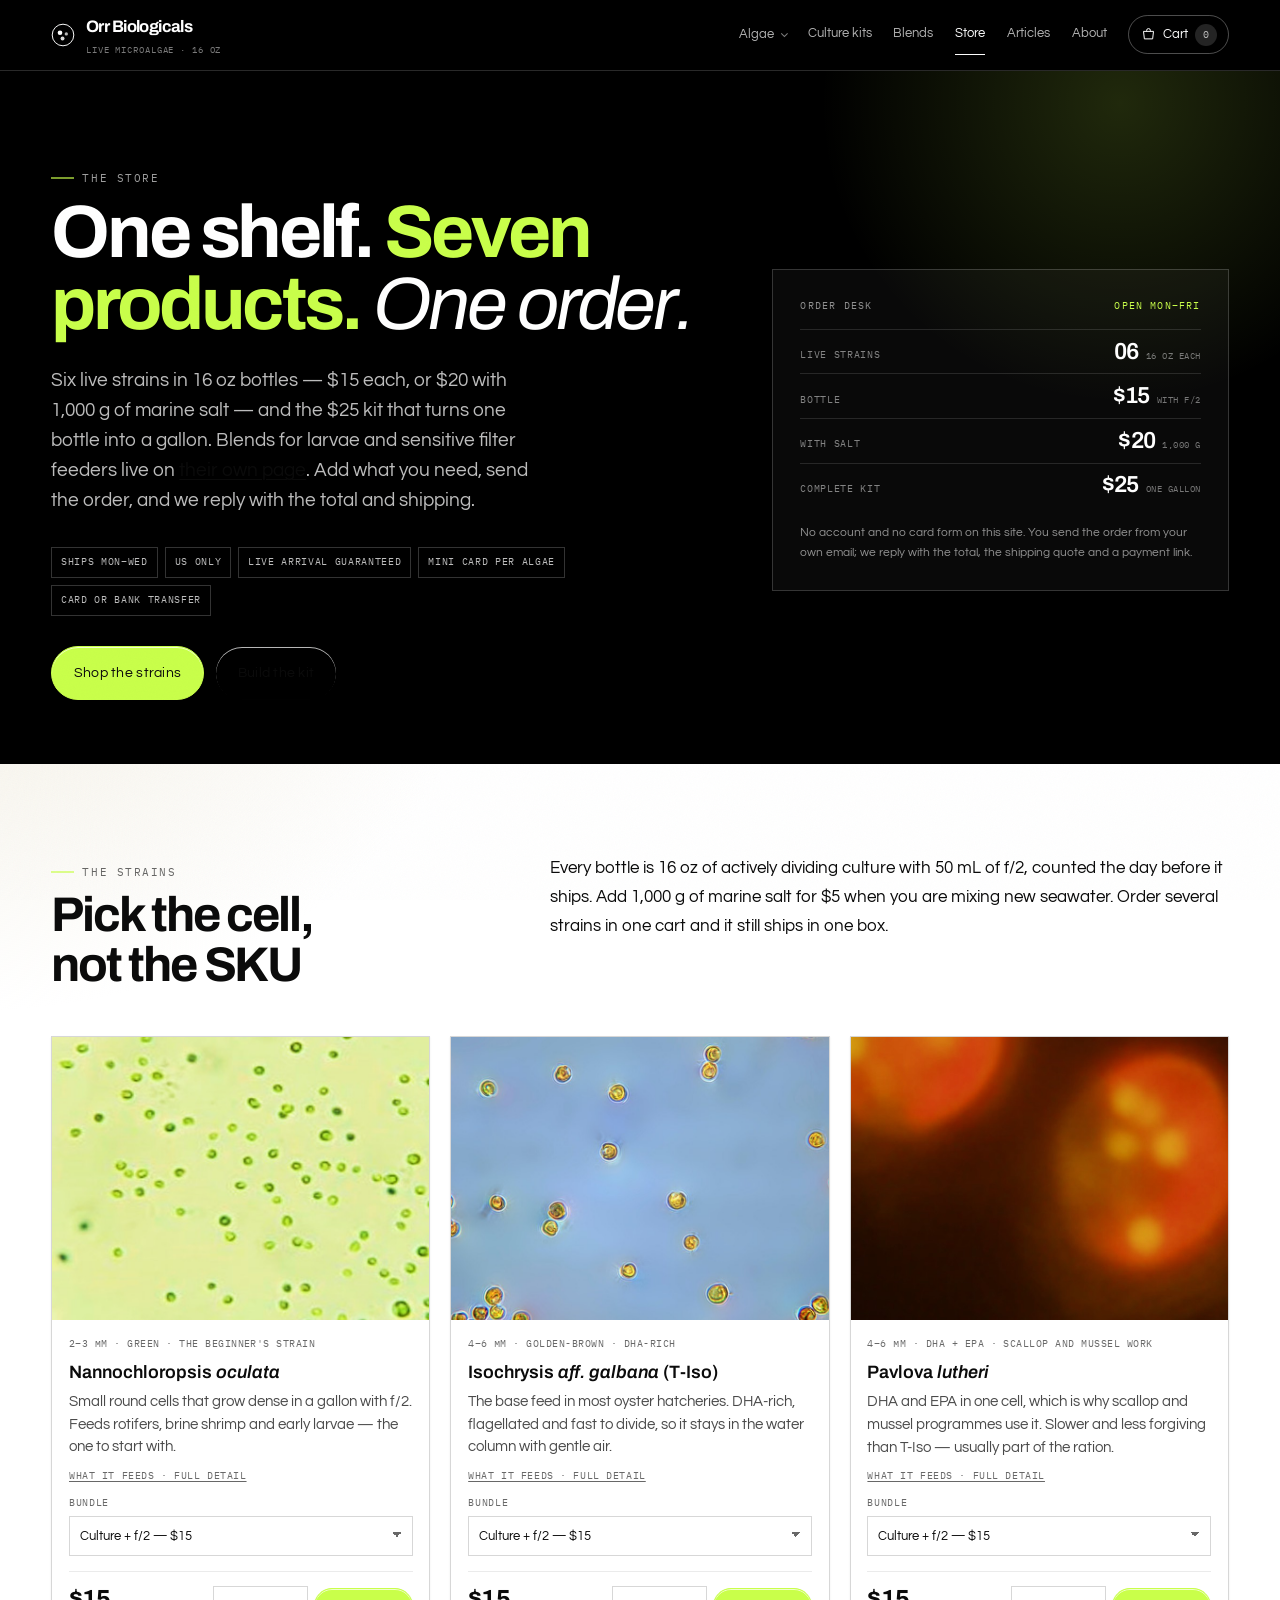
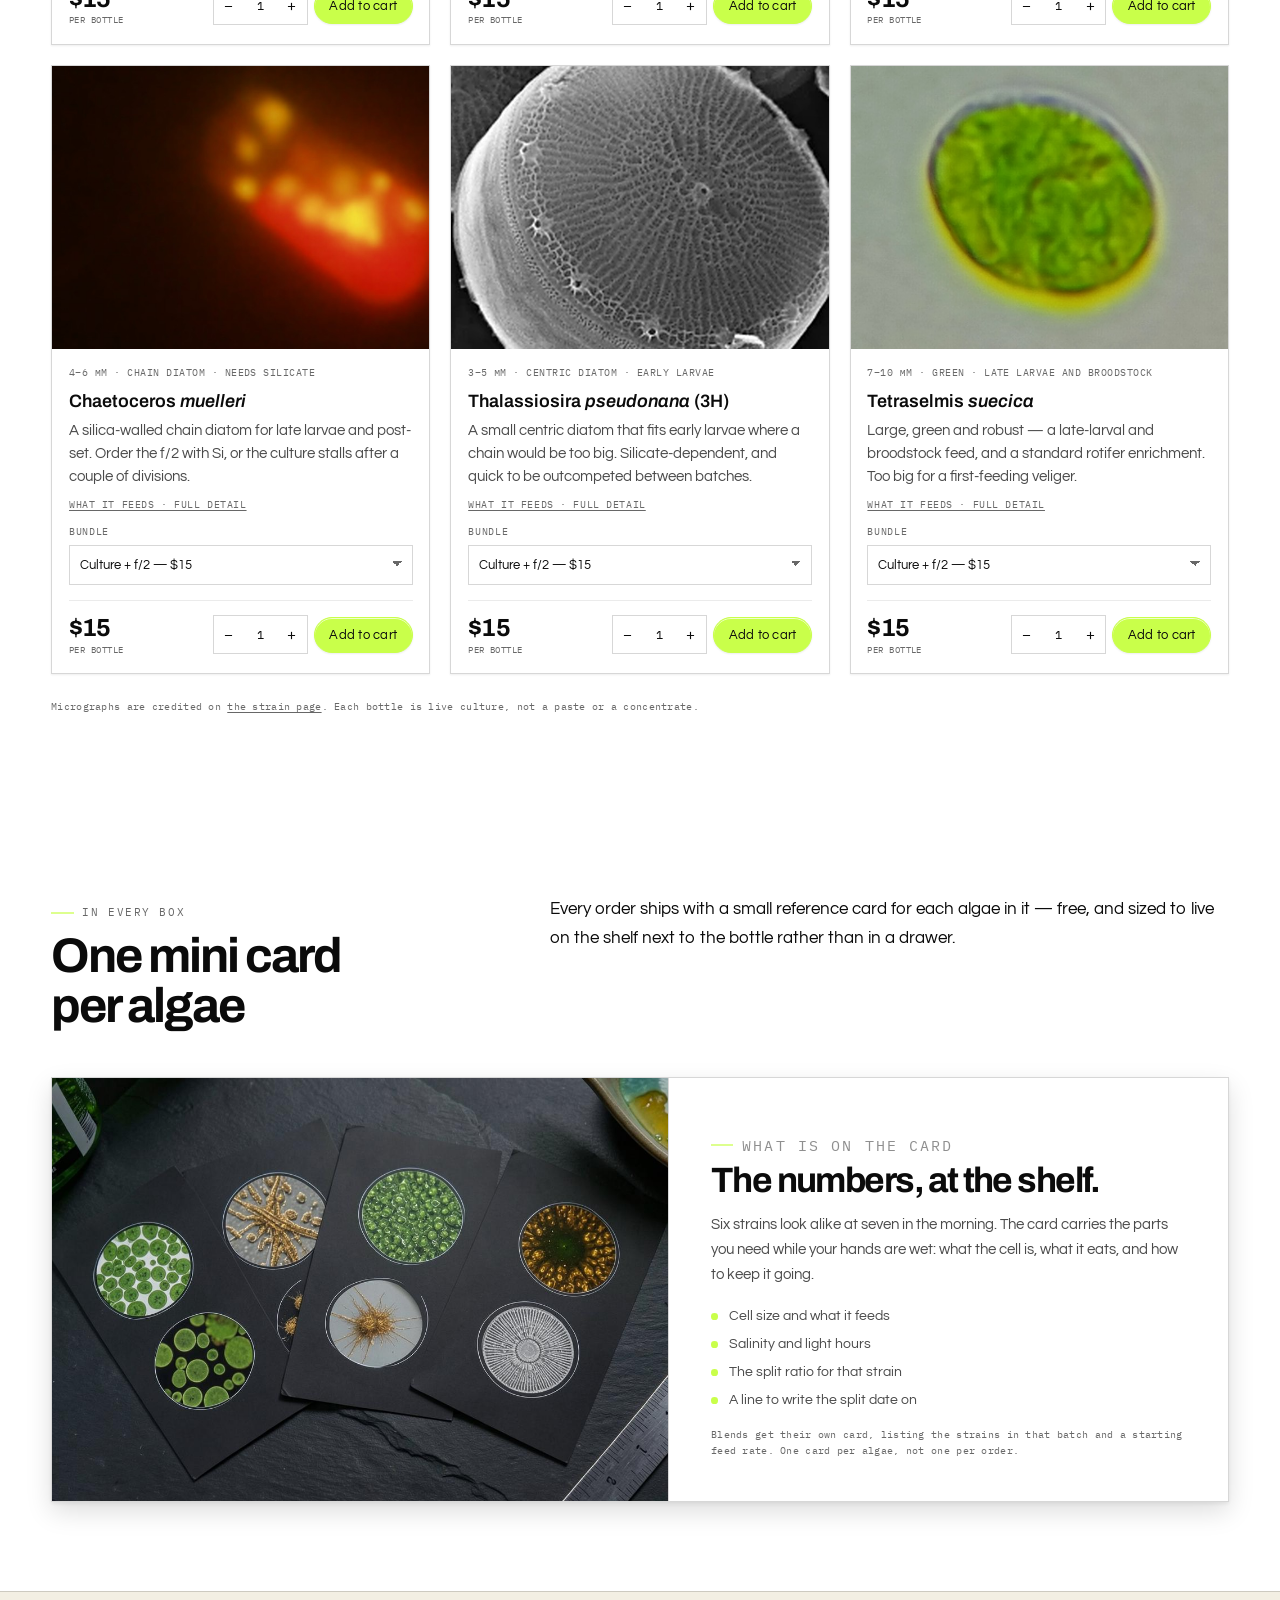
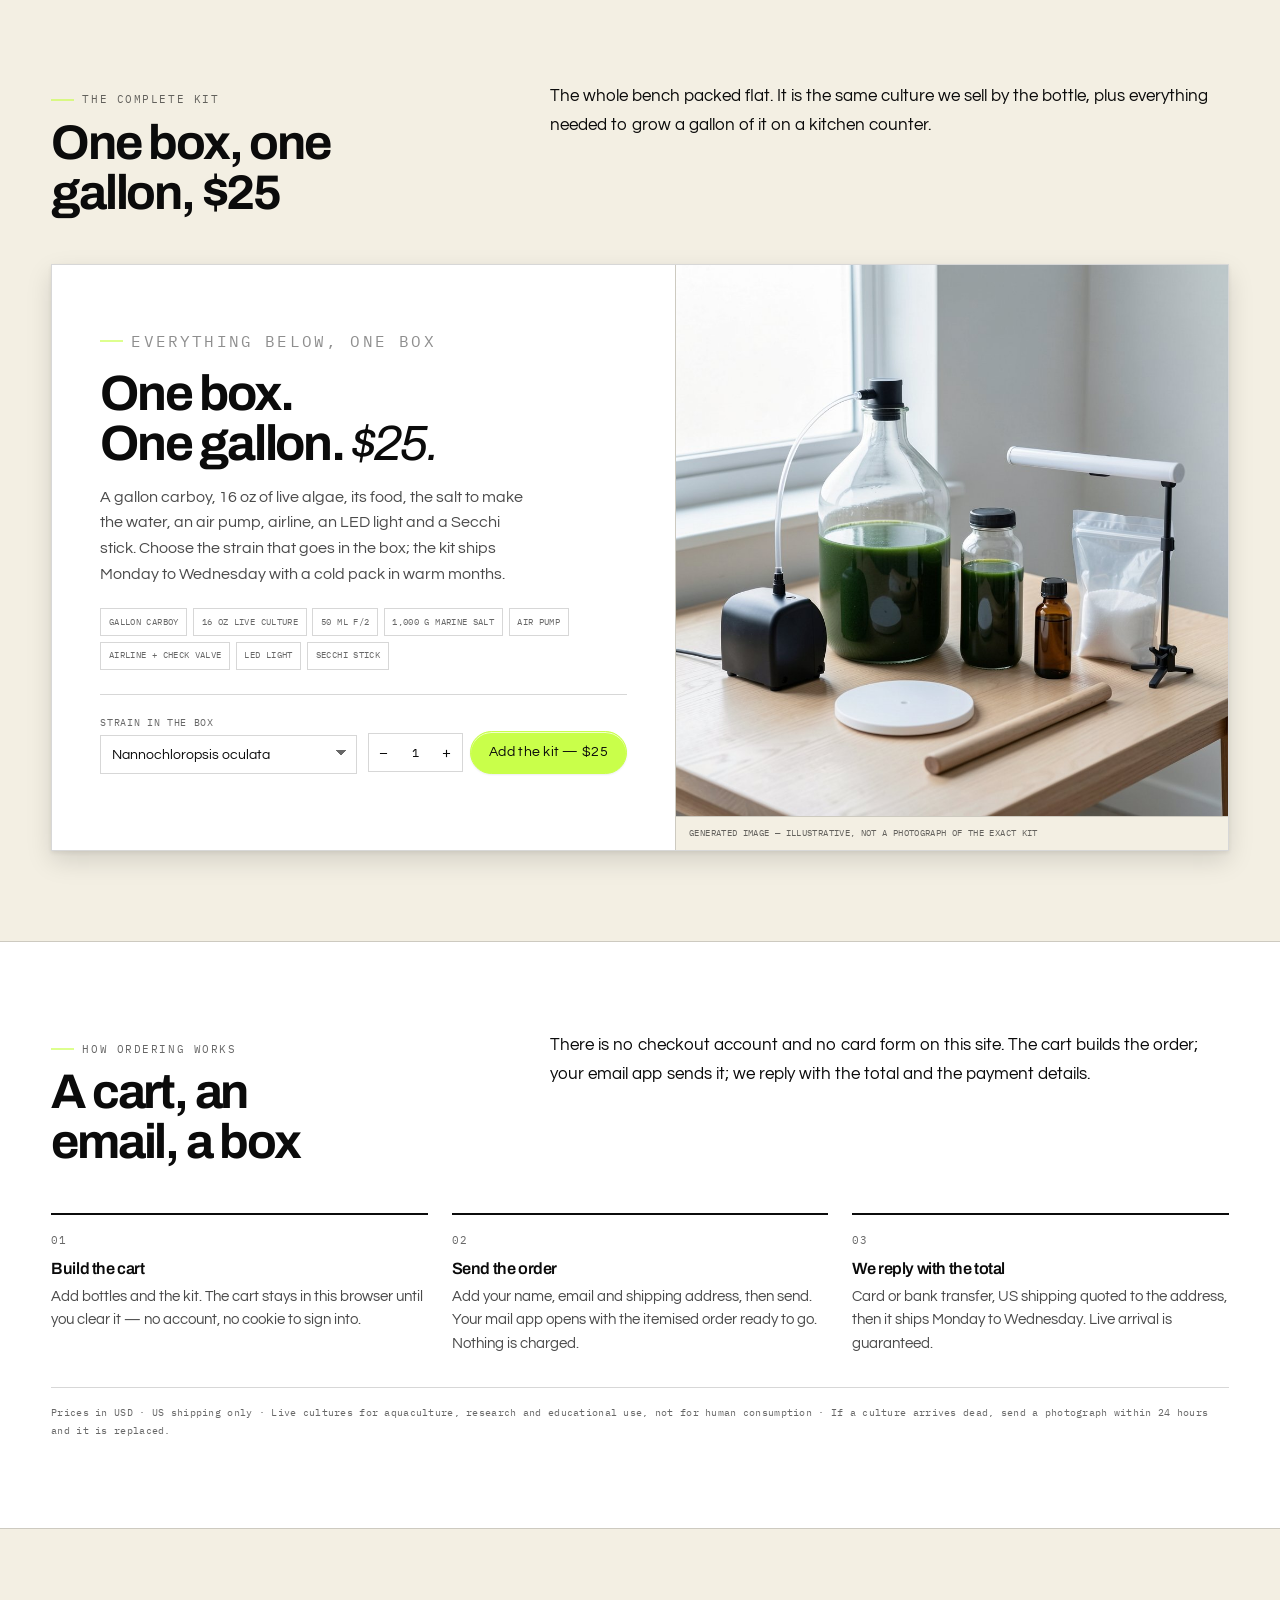
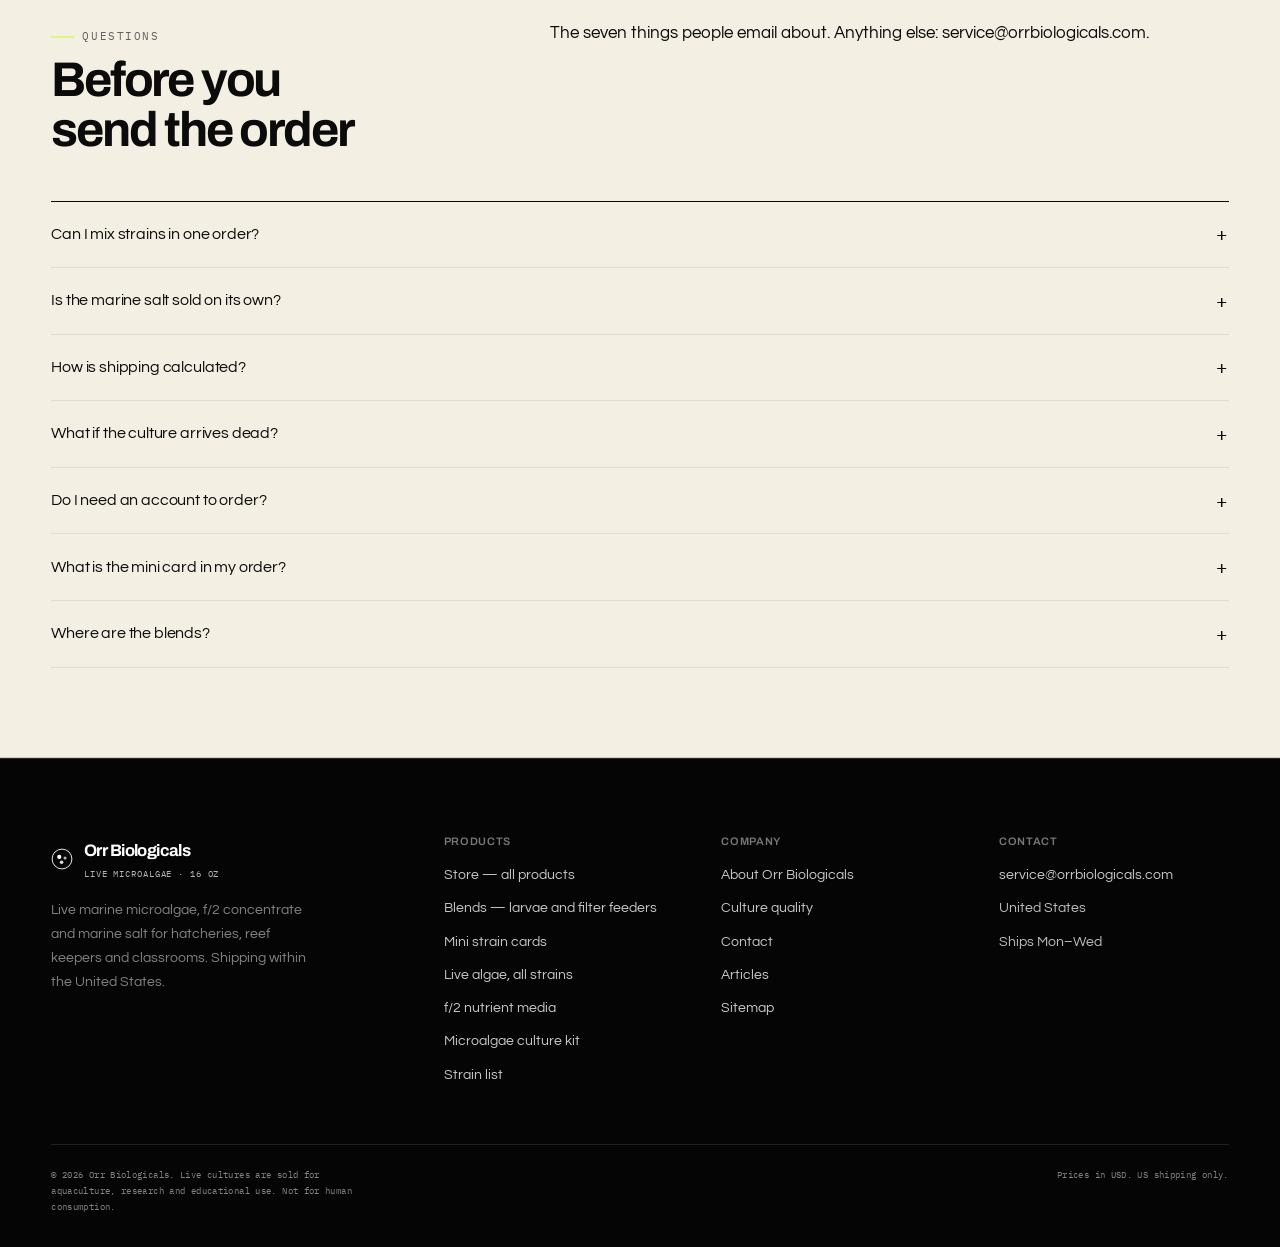
==== commit 78c30792: "feat: strain detail panels, mini cards and a /Blends page Each strain card opens an accessible detai" ====
--- a/index.html
+++ b/index.html
@@ -3,32 +3,32 @@
 <head>
 <meta charset="utf-8">
 <meta name="viewport" content="width=device-width, initial-scale=1">
-<title>Store — Live Cultures, Salt &amp; Kits | Orr Biologicals</title>
-<meta name="description" content="The Orr Biologicals store: six live marine microalgae strains, 16 oz with f/2, $15 or $20 with 1,000 g of marine salt, and the $25 one-gallon culture kit. US shipping.">
-<link rel="canonical" href="https://shop.orrbiologicals.com/">
+<title>Live Microalgae Cultures, Blends &amp; Kits | Orr Biologicals</title>
+<meta name="description" content="Six live marine microalgae strains in 16 oz bottles, $15 or $20 with salt, the $25 one-gallon kit, and made-to-order blends for larvae and filter feeders. US shipping.">
+<link rel="canonical" href="https://store.orrbiologicals.com/">
 <meta name="robots" content="max-image-preview:large">
 <link rel="icon" href="/favicon.svg" type="image/svg+xml">
 <link rel="preconnect" href="https://fonts.googleapis.com">
 <link rel="preconnect" href="https://fonts.gstatic.com" crossorigin>
 <link rel="stylesheet" href="https://fonts.googleapis.com/css2?family=Archivo:wght@400;500;600;700;800&amp;family=IBM+Plex+Mono:wght@400;500&amp;family=Questrial&amp;display=swap">
 <link rel="stylesheet" href="/assets/site.css?v=20261124a">
-<link rel="stylesheet" href="/assets/store.css?v=20261124a">
+<link rel="stylesheet" href="/assets/store.css?v=20261127a">
 <meta name="theme-color" content="#000000">
 <meta property="og:type" content="website">
 <meta property="og:site_name" content="Orr Biologicals">
-<meta property="og:title" content="The Orr Biologicals store — live cultures and kits">
-<meta property="og:description" content="Six live strains at $15 a bottle, $20 with 1,000 g of salt, and the $25 kit that turns one bottle into a gallon. Build a cart and send the order.">
-<meta property="og:url" content="https://shop.orrbiologicals.com/">
+<meta property="og:title" content="Live microalgae, blends and kits — the store">
+<meta property="og:description" content="Six live strains at $15 a bottle, $20 with 1,000 g of salt, the $25 kit, and blends mixed to order for larvae and sensitive filter feeders. A mini card in every box.">
+<meta property="og:url" content="https://store.orrbiologicals.com/">
 <meta property="og:locale" content="en_US">
-<meta property="og:image" content="https://shop.orrbiologicals.com/assets/images/culturekit-hero.jpg">
+<meta property="og:image" content="https://store.orrbiologicals.com/assets/images/culturekit-hero.jpg">
 <meta property="og:image:type" content="image/jpeg">
 <meta property="og:image:width" content="1024">
 <meta property="og:image:height" content="1024">
 <meta property="og:image:alt" content="A one-gallon microalgae culture kit on a pale wooden bench: carboy, live culture, f/2, marine salt, air pump, LED light and Secchi stick.">
 <meta name="twitter:card" content="summary_large_image">
-<meta name="twitter:title" content="The Orr Biologicals store">
-<meta name="twitter:description" content="Six live strains, $15 or $20 with salt, and the $25 one-gallon kit. Build a cart and email the order.">
-<meta name="twitter:image" content="https://shop.orrbiologicals.com/assets/images/culturekit-hero.jpg">
+<meta name="twitter:title" content="Live microalgae, blends and kits — the store">
+<meta name="twitter:description" content="Six live strains, $15 or $20 with salt, the $25 kit, and blends mixed to order. A mini card for every algae in the box.">
+<meta name="twitter:image" content="https://store.orrbiologicals.com/assets/images/culturekit-hero.jpg">
 <meta name="twitter:image:alt" content="A one-gallon microalgae culture kit on a pale wooden bench.">
 <script type="application/ld+json">
 {
@@ -38,7 +38,7 @@
       "@type": "BreadcrumbList",
       "itemListElement": [
         { "@type": "ListItem", "position": 1, "name": "Home", "item": "https://orrbiologicals.com/" },
-        { "@type": "ListItem", "position": 2, "name": "Store", "item": "https://shop.orrbiologicals.com/" }
+        { "@type": "ListItem", "position": 2, "name": "Store", "item": "https://store.orrbiologicals.com/" }
       ]
     },
     {
@@ -52,8 +52,8 @@
           "item": {
             "@type": "Product",
             "name": "Nannochloropsis oculata, 16 oz live culture",
-            "url": "https://shop.orrbiologicals.com/#nanno",
-            "image": "https://shop.orrbiologicals.com/assets/strains/nannochloropsis-oculata.jpg",
+            "url": "https://store.orrbiologicals.com/#nanno",
+            "image": "https://store.orrbiologicals.com/assets/strains/nannochloropsis-oculata.jpg",
             "brand": { "@type": "Brand", "name": "Orr Biologicals" },
             "offers": { "@type": "Offer", "price": "15.00", "priceCurrency": "USD", "availability": "https://schema.org/InStock" }
           }
@@ -64,8 +64,8 @@
           "item": {
             "@type": "Product",
             "name": "Isochrysis aff. galbana T-Iso, 16 oz live culture",
-            "url": "https://shop.orrbiologicals.com/#tiso",
-            "image": "https://shop.orrbiologicals.com/assets/strains/tisochrysis-lutea.jpg",
+            "url": "https://store.orrbiologicals.com/#tiso",
+            "image": "https://store.orrbiologicals.com/assets/strains/tisochrysis-lutea.jpg",
             "brand": { "@type": "Brand", "name": "Orr Biologicals" },
             "offers": { "@type": "Offer", "price": "15.00", "priceCurrency": "USD", "availability": "https://schema.org/InStock" }
           }
@@ -76,8 +76,8 @@
           "item": {
             "@type": "Product",
             "name": "Pavlova lutheri, 16 oz live culture",
-            "url": "https://shop.orrbiologicals.com/#pavlova",
-            "image": "https://shop.orrbiologicals.com/assets/strains/pavlova-lutheri.jpg",
+            "url": "https://store.orrbiologicals.com/#pavlova",
+            "image": "https://store.orrbiologicals.com/assets/strains/pavlova-lutheri.jpg",
             "brand": { "@type": "Brand", "name": "Orr Biologicals" },
             "offers": { "@type": "Offer", "price": "15.00", "priceCurrency": "USD", "availability": "https://schema.org/InStock" }
           }
@@ -88,8 +88,8 @@
           "item": {
             "@type": "Product",
             "name": "Chaetoceros muelleri, 16 oz live culture",
-            "url": "https://shop.orrbiologicals.com/#chaeto",
-            "image": "https://shop.orrbiologicals.com/assets/strains/chaetoceros-muelleri.jpg",
+            "url": "https://store.orrbiologicals.com/#chaeto",
+            "image": "https://store.orrbiologicals.com/assets/strains/chaetoceros-muelleri.jpg",
             "brand": { "@type": "Brand", "name": "Orr Biologicals" },
             "offers": { "@type": "Offer", "price": "15.00", "priceCurrency": "USD", "availability": "https://schema.org/InStock" }
           }
@@ -100,8 +100,8 @@
           "item": {
             "@type": "Product",
             "name": "Thalassiosira pseudonana 3H, 16 oz live culture",
-            "url": "https://shop.orrbiologicals.com/#thal",
-            "image": "https://shop.orrbiologicals.com/assets/strains/thalassiosira-pseudonana.jpg",
+            "url": "https://store.orrbiologicals.com/#thal",
+            "image": "https://store.orrbiologicals.com/assets/strains/thalassiosira-pseudonana.jpg",
             "brand": { "@type": "Brand", "name": "Orr Biologicals" },
             "offers": { "@type": "Offer", "price": "15.00", "priceCurrency": "USD", "availability": "https://schema.org/InStock" }
           }
@@ -112,8 +112,8 @@
           "item": {
             "@type": "Product",
             "name": "Tetraselmis suecica, 16 oz live culture",
-            "url": "https://shop.orrbiologicals.com/#tetra",
-            "image": "https://shop.orrbiologicals.com/assets/strains/tetraselmis-suecica.jpg",
+            "url": "https://store.orrbiologicals.com/#tetra",
+            "image": "https://store.orrbiologicals.com/assets/strains/tetraselmis-suecica.jpg",
             "brand": { "@type": "Brand", "name": "Orr Biologicals" },
             "offers": { "@type": "Offer", "price": "15.00", "priceCurrency": "USD", "availability": "https://schema.org/InStock" }
           }
@@ -124,8 +124,8 @@
           "item": {
             "@type": "Product",
             "name": "One-gallon microalgae culture kit",
-            "url": "https://shop.orrbiologicals.com/#kit",
-            "image": "https://shop.orrbiologicals.com/assets/images/culturekit-hero.jpg",
+            "url": "https://store.orrbiologicals.com/#kit",
+            "image": "https://store.orrbiologicals.com/assets/images/culturekit-hero.jpg",
             "brand": { "@type": "Brand", "name": "Orr Biologicals" },
             "offers": { "@type": "Offer", "price": "25.00", "priceCurrency": "USD", "availability": "https://schema.org/InStock" }
           }
@@ -160,6 +160,7 @@
         </div>
       </details>
       <a href="https://orrbiologicals.com/culturekits">Culture kits</a>
+      <a href="/Blends/">Blends</a>
       <a href="/" aria-current="page">Store</a>
       <a href="https://orrbiologicals.com/articles/">Articles</a>
       <a href="https://orrbiologicals.com/company">About</a>
@@ -180,11 +181,12 @@
       <div>
         <p class="eyebrow">The store</p>
         <h1 id="store-title">One shelf. <span>Seven products.</span> <em>One order.</em></h1>
-        <p class="lead">Six live strains in 16 oz bottles — $15 each, or $20 with 1,000 g of marine salt — and the $25 kit that turns one bottle into a gallon. Add what you need, send the order, and we reply with the total and shipping.</p>
+        <p class="lead">Six live strains in 16 oz bottles — $15 each, or $20 with 1,000 g of marine salt — and the $25 kit that turns one bottle into a gallon. Blends for larvae and sensitive filter feeders live on <a href="/Blends/">their own page</a>. Add what you need, send the order, and we reply with the total and shipping.</p>
         <ul class="store-hero__chips">
           <li>Ships Mon–Wed</li>
           <li>US only</li>
           <li>Live arrival guaranteed</li>
+          <li>Mini card per algae</li>
           <li>Card or bank transfer</li>
         </ul>
         <div class="btn-row">
@@ -219,13 +221,14 @@
 
       <div class="prod-grid">
         <article class="prod" id="nanno" data-product="nanno">
-          <a class="prod__media" href="https://orrbiologicals.com/algae#strains" aria-label="Nannochloropsis oculata — micrograph credit and strain details">
+          <button type="button" class="prod__media" data-strain-open="nanno" aria-label="Open details for Nannochloropsis oculata">
             <img src="/assets/strains/nannochloropsis-oculata.jpg" width="800" height="800" loading="eager" decoding="async" alt="Light micrograph of Nannochloropsis oculata: many small, round green cells across a pale green field.">
-          </a>
+          </button>
           <div class="prod__body">
             <p class="prod__meta">2–3 µm · green · the beginner's strain</p>
-            <h3>Nannochloropsis <i>oculata</i></h3>
+            <h3><button type="button" class="prod__name" data-strain-open="nanno">Nannochloropsis <i>oculata</i></button></h3>
             <p class="prod__desc">Small round cells that grow dense in a gallon with f/2. Feeds rotifers, brine shrimp and early larvae — the one to start with.</p>
+            <button type="button" class="prod__more" data-strain-open="nanno">What it feeds · full detail</button>
             <div class="prod__opts">
               <label for="variant-nanno">Bundle</label>
               <select id="variant-nanno" data-variant>
@@ -248,13 +251,14 @@
         </article>
 
         <article class="prod" id="tiso" data-product="tiso">
-          <a class="prod__media" href="https://orrbiologicals.com/algae#strains" aria-label="Isochrysis aff. galbana T-Iso — micrograph credit and strain details">
+          <button type="button" class="prod__media" data-strain-open="tiso" aria-label="Open details for Isochrysis aff. galbana T-Iso">
             <img src="/assets/strains/tisochrysis-lutea.jpg" width="800" height="800" loading="lazy" decoding="async" alt="Light micrograph of Tisochrysis lutea, the T-Iso strain: many small golden-brown cells across a pale blue field.">
-          </a>
+          </button>
           <div class="prod__body">
             <p class="prod__meta">4–6 µm · golden-brown · DHA-rich</p>
-            <h3>Isochrysis <i>aff. galbana</i> (T-Iso)</h3>
+            <h3><button type="button" class="prod__name" data-strain-open="tiso">Isochrysis <i>aff. galbana</i> (T-Iso)</button></h3>
             <p class="prod__desc">The base feed in most oyster hatcheries. DHA-rich, flagellated and fast to divide, so it stays in the water column with gentle air.</p>
+            <button type="button" class="prod__more" data-strain-open="tiso">What it feeds · full detail</button>
             <div class="prod__opts">
               <label for="variant-tiso">Bundle</label>
               <select id="variant-tiso" data-variant>
@@ -277,13 +281,14 @@
         </article>
 
         <article class="prod" id="pavlova" data-product="pavlova">
-          <a class="prod__media" href="https://orrbiologicals.com/algae#strains" aria-label="Pavlova lutheri — micrograph credit and strain details">
+          <button type="button" class="prod__media" data-strain-open="pavlova" aria-label="Open details for Pavlova lutheri">
             <img src="/assets/strains/pavlova-lutheri.jpg" width="700" height="700" loading="lazy" decoding="async" alt="Epifluorescence micrograph of Pavlova lutheri: two round orange-fluorescing cells on a dark field.">
-          </a>
+          </button>
           <div class="prod__body">
             <p class="prod__meta">4–6 µm · DHA + EPA · scallop and mussel work</p>
-            <h3>Pavlova <i>lutheri</i></h3>
+            <h3><button type="button" class="prod__name" data-strain-open="pavlova">Pavlova <i>lutheri</i></button></h3>
             <p class="prod__desc">DHA and EPA in one cell, which is why scallop and mussel programmes use it. Slower and less forgiving than T-Iso — usually part of the ration.</p>
+            <button type="button" class="prod__more" data-strain-open="pavlova">What it feeds · full detail</button>
             <div class="prod__opts">
               <label for="variant-pavlova">Bundle</label>
               <select id="variant-pavlova" data-variant>
@@ -306,13 +311,14 @@
         </article>
 
         <article class="prod" id="chaeto" data-product="chaeto">
-          <a class="prod__media" href="https://orrbiologicals.com/algae#strains" aria-label="Chaetoceros muelleri — micrograph credit and strain details">
+          <button type="button" class="prod__media" data-strain-open="chaeto" aria-label="Open details for Chaetoceros muelleri">
             <img src="/assets/strains/chaetoceros-muelleri.jpg" width="700" height="700" loading="lazy" decoding="async" alt="Epifluorescence micrograph of Chaetoceros muelleri: one elongated orange-fluorescing diatom cell on a dark field.">
-          </a>
+          </button>
           <div class="prod__body">
             <p class="prod__meta">4–6 µm · chain diatom · needs silicate</p>
-            <h3>Chaetoceros <i>muelleri</i></h3>
+            <h3><button type="button" class="prod__name" data-strain-open="chaeto">Chaetoceros <i>muelleri</i></button></h3>
             <p class="prod__desc">A silica-walled chain diatom for late larvae and post-set. Order the f/2 with Si, or the culture stalls after a couple of divisions.</p>
+            <button type="button" class="prod__more" data-strain-open="chaeto">What it feeds · full detail</button>
             <div class="prod__opts">
               <label for="variant-chaeto">Bundle</label>
               <select id="variant-chaeto" data-variant>
@@ -335,13 +341,14 @@
         </article>
 
         <article class="prod" id="thal" data-product="thal">
-          <a class="prod__media" href="https://orrbiologicals.com/algae#strains" aria-label="Thalassiosira pseudonana 3H — micrograph credit and strain details">
+          <button type="button" class="prod__media" data-strain-open="thal" aria-label="Open details for Thalassiosira pseudonana 3H">
             <img src="/assets/strains/thalassiosira-pseudonana.jpg" width="700" height="700" loading="lazy" decoding="async" alt="Scanning electron micrograph of Thalassiosira pseudonana: a circular silica frustule with a fine radiating pore pattern.">
-          </a>
+          </button>
           <div class="prod__body">
             <p class="prod__meta">3–5 µm · centric diatom · early larvae</p>
-            <h3>Thalassiosira <i>pseudonana</i> (3H)</h3>
+            <h3><button type="button" class="prod__name" data-strain-open="thal">Thalassiosira <i>pseudonana</i> (3H)</button></h3>
             <p class="prod__desc">A small centric diatom that fits early larvae where a chain would be too big. Silicate-dependent, and quick to be outcompeted between batches.</p>
+            <button type="button" class="prod__more" data-strain-open="thal">What it feeds · full detail</button>
             <div class="prod__opts">
               <label for="variant-thal">Bundle</label>
               <select id="variant-thal" data-variant>
@@ -364,13 +371,14 @@
         </article>
 
         <article class="prod" id="tetra" data-product="tetra">
-          <a class="prod__media" href="https://orrbiologicals.com/algae#strains" aria-label="Tetraselmis suecica — micrograph credit and strain details">
+          <button type="button" class="prod__media" data-strain-open="tetra" aria-label="Open details for Tetraselmis suecica">
             <img src="/assets/strains/tetraselmis-suecica.jpg" width="800" height="800" loading="lazy" decoding="async" alt="Light micrograph of Tetraselmis suecica: one large green oval cell with a smooth wall on a pale field.">
-          </a>
+          </button>
           <div class="prod__body">
             <p class="prod__meta">7–10 µm · green · late larvae and broodstock</p>
-            <h3>Tetraselmis <i>suecica</i></h3>
+            <h3><button type="button" class="prod__name" data-strain-open="tetra">Tetraselmis <i>suecica</i></button></h3>
             <p class="prod__desc">Large, green and robust — a late-larval and broodstock feed, and a standard rotifer enrichment. Too big for a first-feeding veliger.</p>
+            <button type="button" class="prod__more" data-strain-open="tetra">What it feeds · full detail</button>
             <div class="prod__opts">
               <label for="variant-tetra">Bundle</label>
               <select id="variant-tetra" data-variant>
@@ -394,6 +402,35 @@
       </div>
 
       <p class="store-credit">Micrographs are credited on <a href="https://orrbiologicals.com/algae#strains">the strain page</a>. Each bottle is live culture, not a paste or a concentrate.</p>
+    </div>
+  </section>
+
+  <section class="store-section" id="cards" aria-labelledby="cards-title">
+    <div class="wrap">
+      <div class="section-head">
+        <div>
+          <p class="eyebrow">In every box</p>
+          <h2 id="cards-title">One mini card per algae</h2>
+        </div>
+        <p class="store-lead">Every order ships with a small reference card for each algae in it — free, and sized to live on the shelf next to the bottle rather than in a drawer.</p>
+      </div>
+      <div class="card-band">
+        <figure>
+          <img src="/assets/images/strain-cards.jpg" width="1392" height="752" loading="lazy" decoding="async" alt="Generated image of six small black reference cards fanned out on a dark bench, each with a round microscope image of a different microalga, beside a bottle of green culture.">
+        </figure>
+        <div class="card-band__copy">
+          <p class="eyebrow">What is on the card</p>
+          <h2>The numbers, at the shelf.</h2>
+          <p>Six strains look alike at seven in the morning. The card carries the parts you need while your hands are wet: what the cell is, what it eats, and how to keep it going.</p>
+          <ul class="card-band__list">
+            <li>Cell size and what it feeds</li>
+            <li>Salinity and light hours</li>
+            <li>The split ratio for that strain</li>
+            <li>A line to write the split date on</li>
+          </ul>
+          <p class="small">Blends get their own card, listing the strains in that batch and a starting feed rate. One card per algae, not one per order.</p>
+        </div>
+      </div>
     </div>
   </section>
 
@@ -488,7 +525,7 @@
           <p class="eyebrow">Questions</p>
           <h2 id="faq-title">Before you send the order</h2>
         </div>
-        <p class="store-lead">The five things people email about. Anything else: service@orrbiologicals.com.</p>
+        <p class="store-lead">The seven things people email about. Anything else: service@orrbiologicals.com.</p>
       </div>
       <div class="faq">
         <details>
@@ -511,10 +548,222 @@
           <summary>Do I need an account to order?</summary>
           <p class="answer">No. The cart is saved in your browser, and the order goes by email. There is no password to create and no card details are entered on this site.</p>
         </details>
+        <details>
+          <summary>What is the mini card in my order?</summary>
+          <p class="answer">One card for each algae in the box, about the size of a business card. It carries the strain, cell size, salinity, light hours, split ratio and what it feeds — the numbers you want at the shelf without opening a page. Blends get a card listing the strains in that batch.</p>
+        </details>
+        <details>
+          <summary>Where are the blends?</summary>
+          <p class="answer">On <a href="/Blends/">their own page</a>. Three mixes — Larval, Sensitive Filter Feeder and Broodstock — sold by the litre and quoted with your shipping reply, because they are mixed the week they ship.</p>
+        </details>
       </div>
     </div>
   </section>
 </main>
+
+<dialog class="strain-modal" id="strain-nanno" data-strain-dialog="nanno" aria-labelledby="strain-nanno-title">
+  <div class="strain-modal__panel">
+    <header class="strain-modal__head">
+      <div>
+        <p class="eyebrow">Strain detail · green</p>
+        <h2 id="strain-nanno-title">Nannochloropsis <i>oculata</i></h2>
+      </div>
+      <button type="button" class="strain-modal__close" data-strain-close aria-label="Close Nannochloropsis detail">×</button>
+    </header>
+    <div class="strain-modal__body">
+      <p class="strain-modal__lede">The smallest cell we sell and the easiest to keep alive. If you have never grown algae, this is the bottle to start with.</p>
+      <dl class="strain-facts">
+        <div><dt>Cell size</dt><dd>2–3 µm</dd></div>
+        <div><dt>Type</dt><dd>Green, round, thick-walled</dd></div>
+        <div><dt>Salt</dt><dd>30 ppt</dd></div>
+        <div><dt>Light</dt><dd>12–16 h a day</dd></div>
+        <div><dt>Split</dt><dd>Weekly, about 1:1</dd></div>
+        <div><dt>Feeds</dt><dd>Rotifers, brine shrimp, copepods</dd></div>
+      </dl>
+      <h3>What it is</h3>
+      <p>A round green cell with a thick wall. It grows dense in a gallon with f/2, handles a wider temperature range than the other five strains, and survives a missed split better than any of them.</p>
+      <h3>How to grow it</h3>
+      <p>30 parts per thousand saltwater, 20–24 °C, 12 to 16 hours of light and a gentle bubble. Split it about half every week into fresh saltwater dosed with f/2 at 2 mL per litre. Keep one vessel back and you will not need to buy the strain again.</p>
+      <h3>Where it is the wrong pick</h3>
+      <p>As the only feed for oyster larvae. The thick wall makes it hard to digest, so larvae fed only this strain grow slowly. Feed it to the rotifers and brine shrimp that feed the larvae, and put T-Iso or a <a href="/Blends/">larval blend</a> in the tank.</p>
+      <p class="strain-modal__card">Ships with a mini card for this strain.</p>
+    </div>
+    <footer class="strain-modal__foot">
+      <p><b>$15</b>16 oz culture + 50 mL f/2 · $20 with 1,000 g of salt</p>
+      <button type="button" class="btn" data-strain-close>Back to the shelf</button>
+    </footer>
+  </div>
+</dialog>
+
+<dialog class="strain-modal" id="strain-tiso" data-strain-dialog="tiso" aria-labelledby="strain-tiso-title">
+  <div class="strain-modal__panel">
+    <header class="strain-modal__head">
+      <div>
+        <p class="eyebrow">Strain detail · golden-brown</p>
+        <h2 id="strain-tiso-title">Isochrysis <i>aff. galbana</i> (T-Iso)</h2>
+      </div>
+      <button type="button" class="strain-modal__close" data-strain-close aria-label="Close T-Iso detail">×</button>
+    </header>
+    <div class="strain-modal__body">
+      <p class="strain-modal__lede">The base feed in most oyster hatcheries. Golden-brown, rich in DHA, and fast to divide.</p>
+      <dl class="strain-facts">
+        <div><dt>Cell size</dt><dd>4–6 µm</dd></div>
+        <div><dt>Type</dt><dd>Swimming golden cell</dd></div>
+        <div><dt>Salt</dt><dd>30 ppt</dd></div>
+        <div><dt>Light</dt><dd>12–16 h a day</dd></div>
+        <div><dt>Split</dt><dd>Weekly, about 1:1</dd></div>
+        <div><dt>Feeds</dt><dd>Oyster, clam and mussel larvae from first feed</dd></div>
+      </dl>
+      <h3>What it is</h3>
+      <p>Two whip-like tails, a golden-brown colour and a habit of staying up in the water column. Because it swims, it does not settle out the way a diatom does, so gentle air is enough to keep it in suspension.</p>
+      <h3>How to grow it</h3>
+      <p>20–24 °C, 30 ppt, 12 to 16 hours of light, and air that moves the water without churning it. It divides faster than Pavlova. Watch the colour: rich gold is healthy, pale straw means it has run out of food.</p>
+      <h3>Where it is the wrong pick</h3>
+      <p>As the only feed after set. It is small, and juveniles do better with a diatom in the mix — that is why the <a href="/Blends/">larval blend</a> carries three strains rather than one. It is also the strain most easily damaged by heavy air, so do not treat it like a diatom culture.</p>
+      <p class="strain-modal__card">Ships with a mini card for this strain.</p>
+    </div>
+    <footer class="strain-modal__foot">
+      <p><b>$15</b>16 oz culture + 50 mL f/2 · $20 with 1,000 g of salt</p>
+      <button type="button" class="btn" data-strain-close>Back to the shelf</button>
+    </footer>
+  </div>
+</dialog>
+
+<dialog class="strain-modal" id="strain-pavlova" data-strain-dialog="pavlova" aria-labelledby="strain-pavlova-title">
+  <div class="strain-modal__panel">
+    <header class="strain-modal__head">
+      <div>
+        <p class="eyebrow">Strain detail · golden-brown</p>
+        <h2 id="strain-pavlova-title">Pavlova <i>lutheri</i></h2>
+      </div>
+      <button type="button" class="strain-modal__close" data-strain-close aria-label="Close Pavlova detail">×</button>
+    </header>
+    <div class="strain-modal__body">
+      <p class="strain-modal__lede">DHA and EPA in one cell, which is why scallop and mussel work keeps it on the shelf. Slower than T-Iso and less forgiving.</p>
+      <dl class="strain-facts">
+        <div><dt>Cell size</dt><dd>4–6 µm</dd></div>
+        <div><dt>Type</dt><dd>Swimming golden cell</dd></div>
+        <div><dt>Salt</dt><dd>30 ppt</dd></div>
+        <div><dt>Light</dt><dd>12–16 h a day</dd></div>
+        <div><dt>Split</dt><dd>Weekly, about 1:1</dd></div>
+        <div><dt>Feeds</dt><dd>Scallop and mussel larvae, broodstock, sensitive filter feeders</dd></div>
+      </dl>
+      <h3>What it is</h3>
+      <p>A small golden cell that carries both fats larvae need for growth. It is usually part of a ration rather than the whole of one, because it grows more slowly than the other flagellates and does not tolerate a rushed bench.</p>
+      <h3>How to grow it</h3>
+      <p>Keep it a little cooler than the rest — 18–22 °C — with steady light and gentle air. It is the strain most likely to sulk after a temperature swing, and the first to go pale if it is left to run past its food. Split it on time rather than when it looks dark.</p>
+      <h3>Where it is the wrong pick</h3>
+      <p>As a bulk single-strain feed, or as your first culture. Start with Nanno or T-Iso, then add this once the routine is stable. For a mixed ration already built around it, see the <a href="/Blends/">Sensitive Filter Feeder Blend</a>.</p>
+      <p class="strain-modal__card">Ships with a mini card for this strain.</p>
+    </div>
+    <footer class="strain-modal__foot">
+      <p><b>$15</b>16 oz culture + 50 mL f/2 · $20 with 1,000 g of salt</p>
+      <button type="button" class="btn" data-strain-close>Back to the shelf</button>
+    </footer>
+  </div>
+</dialog>
+
+<dialog class="strain-modal" id="strain-chaeto" data-strain-dialog="chaeto" aria-labelledby="strain-chaeto-title">
+  <div class="strain-modal__panel">
+    <header class="strain-modal__head">
+      <div>
+        <p class="eyebrow">Strain detail · diatom</p>
+        <h2 id="strain-chaeto-title">Chaetoceros <i>muelleri</i></h2>
+      </div>
+      <button type="button" class="strain-modal__close" data-strain-close aria-label="Close Chaetoceros detail">×</button>
+    </header>
+    <div class="strain-modal__body">
+      <p class="strain-modal__lede">A chain-forming diatom with a glassy shell. Built for late larvae and post-set, not for first feed.</p>
+      <dl class="strain-facts">
+        <div><dt>Cell size</dt><dd>4–6 µm cells, joined in chains</dd></div>
+        <div><dt>Type</dt><dd>Chain diatom, silica shell</dd></div>
+        <div><dt>Salt</dt><dd>30 ppt</dd></div>
+        <div><dt>Light</dt><dd>12–16 h a day</dd></div>
+        <div><dt>Split</dt><dd>Weekly, about 1:1</dd></div>
+        <div><dt>Feeds</dt><dd>Late larvae, post-set juveniles, broodstock</dd></div>
+      </dl>
+      <h3>What it is</h3>
+      <p>Cells joined end to end into short chains, each with a shell made of silica. The chain is the point: it gives a larger animal more to catch per mouthful than a single small cell would.</p>
+      <h3>How to grow it</h3>
+      <p>It needs silicate, so use f/2 with Si rather than the plain concentrate. 20–24 °C, 12 to 16 hours of light, gentle air. If the chains shorten and the colour fades after a few divisions, it has run out of silica, not light.</p>
+      <h3>Where it is the wrong pick</h3>
+      <p>For first-feeding veligers — the chains are too long for a small mouth — and in any culture where you only have plain f/2. Ask for the f/2 with Si when you order, or the culture stalls within a week.</p>
+      <p class="strain-modal__card">Ships with a mini card for this strain.</p>
+    </div>
+    <footer class="strain-modal__foot">
+      <p><b>$15</b>16 oz culture + 50 mL f/2 · $20 with 1,000 g of salt</p>
+      <button type="button" class="btn" data-strain-close>Back to the shelf</button>
+    </footer>
+  </div>
+</dialog>
+
+<dialog class="strain-modal" id="strain-thal" data-strain-dialog="thal" aria-labelledby="strain-thal-title">
+  <div class="strain-modal__panel">
+    <header class="strain-modal__head">
+      <div>
+        <p class="eyebrow">Strain detail · diatom</p>
+        <h2 id="strain-thal-title">Thalassiosira <i>pseudonana</i> (3H)</h2>
+      </div>
+      <button type="button" class="strain-modal__close" data-strain-close aria-label="Close Thalassiosira detail">×</button>
+    </header>
+    <div class="strain-modal__body">
+      <p class="strain-modal__lede">A small round diatom that fits early larvae where a chain would be too big.</p>
+      <dl class="strain-facts">
+        <div><dt>Cell size</dt><dd>3–5 µm</dd></div>
+        <div><dt>Type</dt><dd>Round diatom, silica shell</dd></div>
+        <div><dt>Salt</dt><dd>30 ppt</dd></div>
+        <div><dt>Light</dt><dd>12–16 h a day</dd></div>
+        <div><dt>Split</dt><dd>Weekly, about 1:1</dd></div>
+        <div><dt>Feeds</dt><dd>Early bivalve larvae, post-set, broodstock</dd></div>
+      </dl>
+      <h3>What it is</h3>
+      <p>A round cell with a shell like a tiny sieve. Small enough for a first-feeding larva and tough enough to survive a hatchery tank, which is why it turns up in both larval mixes and post-set rations.</p>
+      <h3>How to grow it</h3>
+      <p>Silicate again: f/2 with Si. 20–24 °C, 12 to 16 hours of light, gentle air. Clean the vessel properly between batches — this is the strain most easily outcompeted by whatever was in the carboy last time.</p>
+      <h3>Where it is the wrong pick</h3>
+      <p>In a culture without silicate, and as the only feed for adults. It is small, and a mature animal needs more per mouthful. For those, look at <a href="/Blends/">Broodstock Blend</a>.</p>
+      <p class="strain-modal__card">Ships with a mini card for this strain.</p>
+    </div>
+    <footer class="strain-modal__foot">
+      <p><b>$15</b>16 oz culture + 50 mL f/2 · $20 with 1,000 g of salt</p>
+      <button type="button" class="btn" data-strain-close>Back to the shelf</button>
+    </footer>
+  </div>
+</dialog>
+
+<dialog class="strain-modal" id="strain-tetra" data-strain-dialog="tetra" aria-labelledby="strain-tetra-title">
+  <div class="strain-modal__panel">
+    <header class="strain-modal__head">
+      <div>
+        <p class="eyebrow">Strain detail · green</p>
+        <h2 id="strain-tetra-title">Tetraselmis <i>suecica</i></h2>
+      </div>
+      <button type="button" class="strain-modal__close" data-strain-close aria-label="Close Tetraselmis detail">×</button>
+    </header>
+    <div class="strain-modal__body">
+      <p class="strain-modal__lede">Large, green and robust. A late-larval and broodstock feed, and the standard rotifer enrichment.</p>
+      <dl class="strain-facts">
+        <div><dt>Cell size</dt><dd>7–10 µm</dd></div>
+        <div><dt>Type</dt><dd>Green swimming cell</dd></div>
+        <div><dt>Salt</dt><dd>30 ppt</dd></div>
+        <div><dt>Light</dt><dd>12–16 h a day</dd></div>
+        <div><dt>Split</dt><dd>Weekly, about 1:1</dd></div>
+        <div><dt>Feeds</dt><dd>Late larvae, broodstock, rotifers</dd></div>
+      </dl>
+      <h3>What it is</h3>
+      <p>An oval green cell, big for a microalga and sturdy with it. It tolerates handling, shipping and a wider temperature range than the delicate golden cells used for first feed.</p>
+      <h3>How to grow it</h3>
+      <p>30 ppt, 20–24 °C, 12 to 16 hours of light. It is the easiest of the larger strains and a good second culture once you already have Nanno or T-Iso running. Keep the air gentle; it is sturdy, but a rolling boil still damages cells.</p>
+      <h3>Where it is the wrong pick</h3>
+      <p>For a first-feeding veliger, or for a filter feeder with fine gill structures. At 7–10 µm it is simply too big to catch, and a tank fed only this will look fed while the animals starve. Use it later, or as an enrichment for the rotifers.</p>
+      <p class="strain-modal__card">Ships with a mini card for this strain.</p>
+    </div>
+    <footer class="strain-modal__foot">
+      <p><b>$15</b>16 oz culture + 50 mL f/2 · $20 with 1,000 g of salt</p>
+      <button type="button" class="btn" data-strain-close>Back to the shelf</button>
+    </footer>
+  </div>
+</dialog>
 
 <footer class="site-foot">
   <div class="wrap">
@@ -535,6 +784,8 @@
         <h2>Products</h2>
         <ul>
           <li><a href="/">Store — all products</a></li>
+          <li><a href="/Blends/">Blends — larvae and filter feeders</a></li>
+          <li><a href="/#cards">Mini strain cards</a></li>
           <li><a href="https://orrbiologicals.com/algae">Live algae, all strains</a></li>
           <li><a href="https://orrbiologicals.com/algae#media">f/2 nutrient media</a></li>
           <li><a href="https://orrbiologicals.com/culturekits">Microalgae culture kit</a></li>
@@ -583,7 +834,7 @@
       <form class="cart-form" id="orderForm" hidden>
         <div class="cart-summary">
           <div class="cart-row"><span>Subtotal</span><b id="cartSubtotal">$0.00</b></div>
-          <p class="cart-note">Shipping is quoted in our reply. US only. Prices in USD.</p>
+          <p class="cart-note" id="cartNote">Shipping is quoted in our reply. US only. Prices in USD.</p>
           <button type="button" class="cart-clear" data-clear-cart>Clear cart</button>
         </div>
         <h3>Order details</h3>
@@ -600,6 +851,6 @@
 </div>
 <p class="visually-hidden" id="cartStatus" role="status" aria-live="polite"></p>
 
-<script defer src="/assets/store.js?v=20261124a"></script>
+<script defer src="/assets/store.js?v=20261127a"></script>
 </body>
 </html>
--- a/assets/store.css
+++ b/assets/store.css
@@ -341,3 +341,135 @@
 @media (prefers-reduced-motion:reduce){
   .cart-panel{animation:none}
 }
+
+/* ---------- strain detail dialogs ---------- */
+
+.prod__media{border:0;padding:0;cursor:pointer;font:inherit}
+.prod__media:focus-visible{outline:2px solid var(--ink);outline-offset:2px}
+.prod__name{
+  background:none;border:0;padding:0;font:inherit;color:inherit;text-align:left;cursor:pointer;
+}
+.prod__name:hover{text-decoration:underline;text-underline-offset:.18em}
+.prod__more{
+  align-self:flex-start;background:none;border:0;padding:0;margin:.1rem 0 0;
+  font-family:var(--font-mono);font-size:.6rem;letter-spacing:.06em;text-transform:uppercase;
+  color:var(--ink-3);cursor:pointer;text-decoration:underline;text-underline-offset:.22em;
+}
+.prod__more:hover{color:var(--ink)}
+body.strain-open{overflow:hidden}
+dialog.strain-modal{
+  border:1px solid var(--line);background:var(--paper);color:var(--ink);
+  padding:0;width:min(46rem,94vw);max-height:90vh;box-shadow:0 40px 90px rgba(0,0,0,.45);
+}
+dialog.strain-modal::backdrop{background:rgba(0,0,0,.68)}
+.strain-modal__panel{display:flex;flex-direction:column;max-height:90vh}
+.strain-modal__head{
+  display:flex;align-items:flex-start;justify-content:space-between;gap:1rem;
+  padding:1.25rem 1.4rem .95rem;border-bottom:1px solid var(--line);
+}
+.strain-modal__head .eyebrow{margin-bottom:.2rem}
+.strain-modal__head h2{margin:0;font-size:clamp(1.45rem,3vw,1.95rem);line-height:1.15}
+.strain-modal__close{
+  width:2.2rem;height:2.2rem;flex:none;display:grid;place-content:center;
+  background:transparent;border:1px solid var(--line);border-radius:999px;
+  color:var(--ink);font-size:1.2rem;line-height:1;cursor:pointer;
+}
+.strain-modal__close:hover{background:var(--paper-2)}
+.strain-modal__body{padding:1.1rem 1.4rem 1.4rem;overflow-y:auto;overscroll-behavior:contain}
+.strain-modal__lede{margin:0 0 1rem;font-size:1rem;line-height:1.6;color:var(--ink-2)}
+.strain-facts{
+  display:grid;grid-template-columns:repeat(3,minmax(0,1fr));gap:1px;
+  background:var(--line);border:1px solid var(--line);margin:0 0 1.2rem;
+}
+.strain-facts>div{background:var(--white);padding:.6rem .7rem}
+.strain-facts dt{
+  font-family:var(--font-mono);font-size:.54rem;letter-spacing:.06em;
+  text-transform:uppercase;color:var(--ink-3);
+}
+.strain-facts dd{margin:.22rem 0 0;font-size:.86rem;line-height:1.35;color:var(--ink)}
+.strain-modal__body h3{font-size:1rem;margin:1.15rem 0 .3rem}
+.strain-modal__body p{margin:0 0 .7rem;font-size:.93rem;line-height:1.65;color:var(--ink-2)}
+.strain-modal__card{
+  margin:1rem 0 0!important;padding:.6rem .7rem;border:1px solid var(--line);
+  background:var(--paper-2);font-family:var(--font-mono);font-size:.58rem;line-height:1.6;
+  letter-spacing:.04em;text-transform:uppercase;color:var(--ink-3);
+}
+.strain-modal__foot{
+  display:flex;flex-wrap:wrap;align-items:center;justify-content:space-between;gap:.8rem;
+  padding:.95rem 1.4rem;border-top:1px solid var(--line);background:var(--paper-2);
+}
+.strain-modal__foot p{margin:0;font-size:.78rem;line-height:1.5;color:var(--ink-2)}
+.strain-modal__foot b{font-family:var(--font-display);font-size:1.15rem;color:var(--ink);margin-right:.3rem}
+
+/* ---------- mini strain cards ---------- */
+
+.card-band{
+  display:grid;grid-template-columns:1.05fr .95fr;align-items:center;
+  margin-top:2.2rem;border:1px solid var(--line);background:var(--white);box-shadow:var(--lift-2);
+}
+.card-band figure{margin:0;border-right:1px solid var(--line);align-self:stretch}
+.card-band img{display:block;width:100%;height:100%;object-fit:cover}
+.card-band__copy{padding:clamp(1.4rem,4vw,2.6rem)}
+.card-band h2{margin:.3rem 0 0;font-size:clamp(1.6rem,3vw,2.2rem)}
+.card-band p{margin:.85rem 0 0;font-size:.95rem;line-height:1.65;color:var(--ink-2)}
+.card-band__list{list-style:none;padding:0;margin:1.1rem 0 0;display:grid;gap:.4rem}
+.card-band__list li{position:relative;padding-left:1.15rem;font-size:.9rem;line-height:1.5;color:var(--ink-2)}
+.card-band__list li::before{
+  content:"";position:absolute;left:0;top:.55em;width:.42rem;height:.42rem;border-radius:50%;background:var(--live);
+}
+.card-band .small{
+  margin-top:1rem;font-family:var(--font-mono);font-size:.6rem;line-height:1.7;
+  letter-spacing:.03em;color:var(--ink-3);
+}
+
+/* ---------- blends page ---------- */
+
+.blend-grid{display:grid;grid-template-columns:repeat(auto-fit,minmax(19rem,1fr));gap:1.25rem;margin-top:2.4rem}
+.blend-card{
+  display:flex;flex-direction:column;background:var(--white);border:1px solid var(--line);
+  box-shadow:var(--lift-1);padding:1.35rem;
+}
+.blend-card h3{margin:.4rem 0 0;font-size:1.3rem}
+.blend-card>p{margin:.6rem 0 0;font-size:.93rem;line-height:1.6;color:var(--ink-2)}
+.blend-card__parts{list-style:none;display:flex;flex-wrap:wrap;gap:.35rem;padding:0;margin:1rem 0 0}
+.blend-card__parts li{
+  font-family:var(--font-mono);font-size:.56rem;letter-spacing:.04em;text-transform:uppercase;
+  color:var(--ink-3);border:1px solid var(--line);padding:.32rem .45rem;
+}
+.blend-card__foot{
+  margin-top:auto;padding-top:1.1rem;border-top:1px solid var(--line-soft);
+  display:flex;flex-wrap:wrap;align-items:flex-end;justify-content:space-between;gap:.7rem;
+}
+.blend-card__price{margin:0;font-family:var(--font-display);font-size:1.5rem;line-height:1;letter-spacing:-.03em}
+.blend-card__price small{
+  display:block;font-family:var(--font-mono);font-size:.56rem;letter-spacing:.05em;
+  text-transform:uppercase;color:var(--ink-3);margin-top:.3rem;
+}
+.blend-card .btn{padding:.62rem .9rem;font-size:.82rem}
+.blend-note{
+  margin:1.6rem 0 0;padding:.9rem 1rem;border:1px solid var(--line);background:var(--paper-2);
+  font-size:.86rem;line-height:1.65;color:var(--ink-2);
+}
+
+@media (max-width:820px){
+  .card-band{grid-template-columns:1fr}
+  .card-band figure{border-right:0;border-bottom:1px solid var(--line)}
+  .card-band img{aspect-ratio:16/9}
+}
+@media (max-width:560px){
+  .strain-facts{grid-template-columns:repeat(2,minmax(0,1fr))}
+  .strain-modal__head,.strain-modal__body,.strain-modal__foot{padding-inline:1rem}
+  .blend-grid{grid-template-columns:1fr}
+}
+
+/* ---------- blends figure ---------- */
+
+.blend-figure{
+  margin:2.2rem 0 0;border:1px solid var(--line);background:var(--white);box-shadow:var(--lift-2);
+}
+.blend-figure img{display:block;width:100%;height:auto}
+.blend-figure figcaption{
+  padding:.7rem .9rem;border-top:1px solid var(--line);
+  font-family:var(--font-mono);font-size:.56rem;letter-spacing:.05em;
+  text-transform:uppercase;color:var(--ink-3);
+}
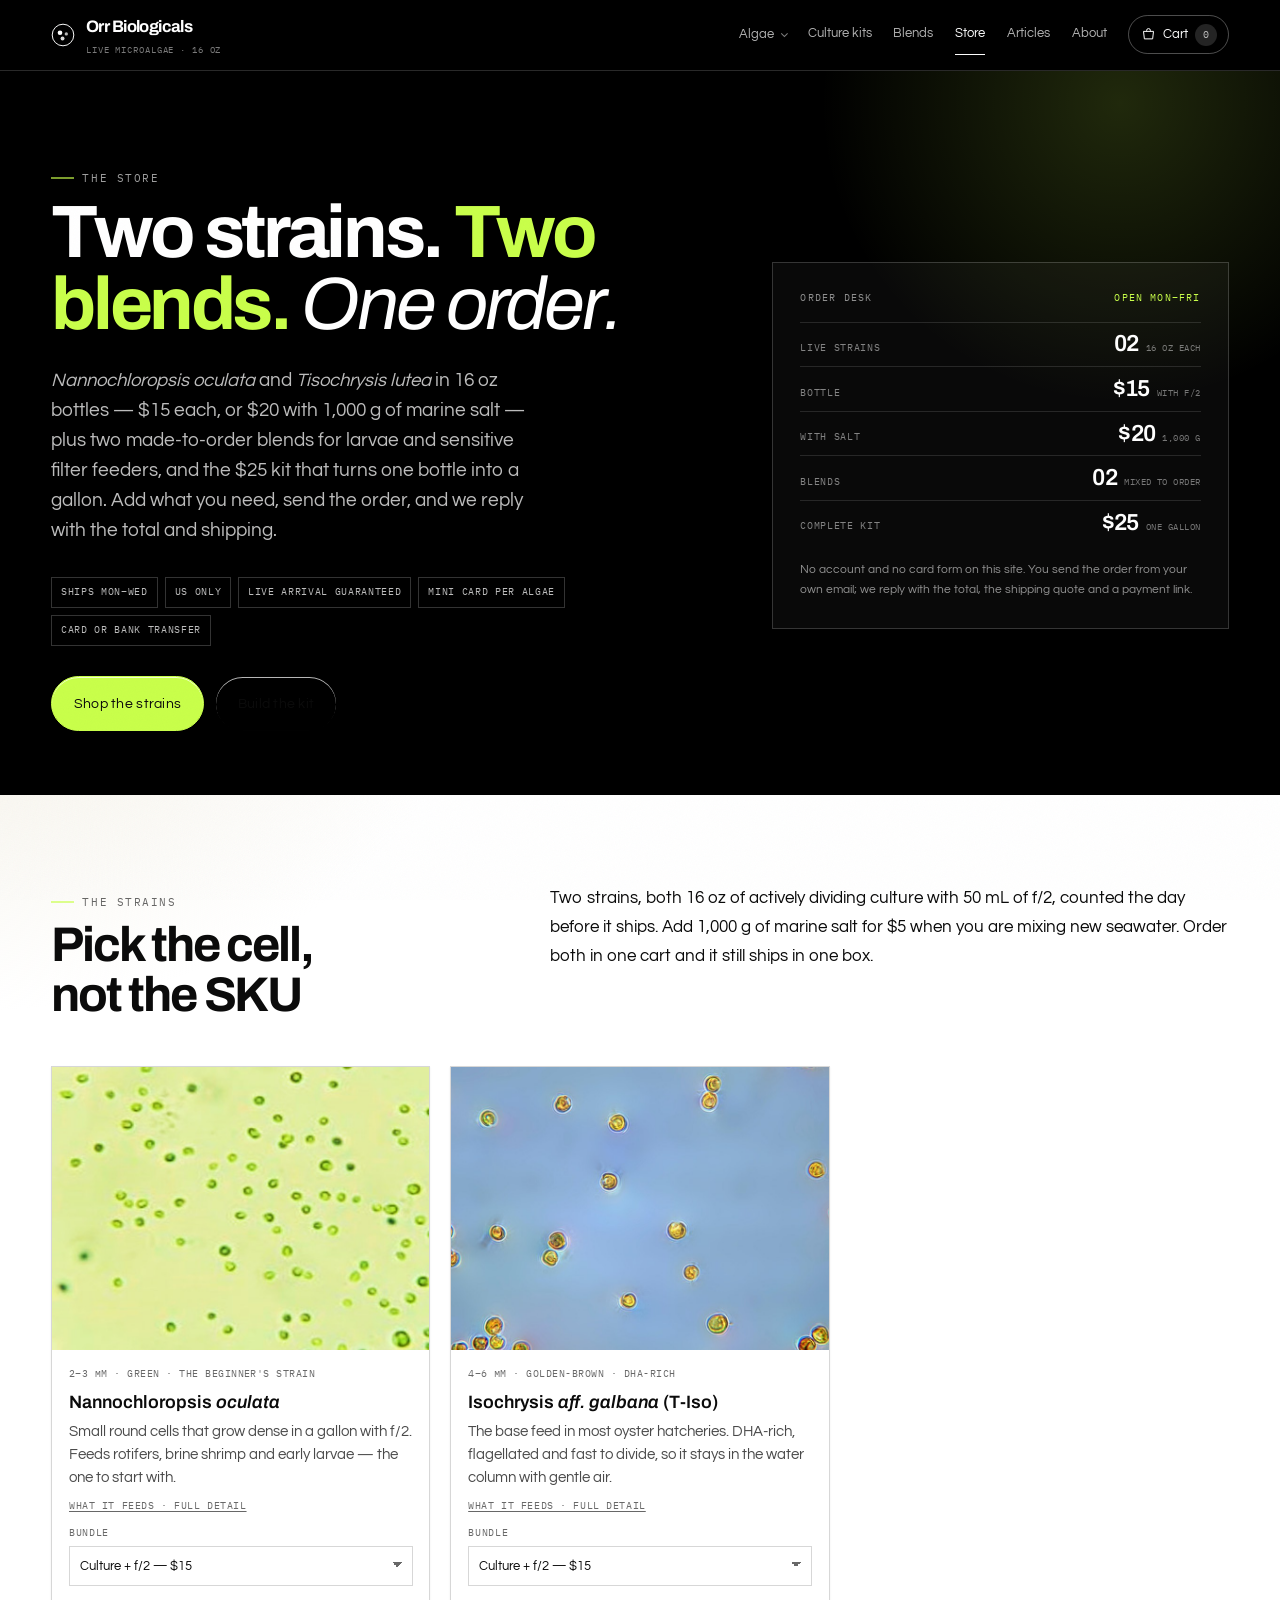
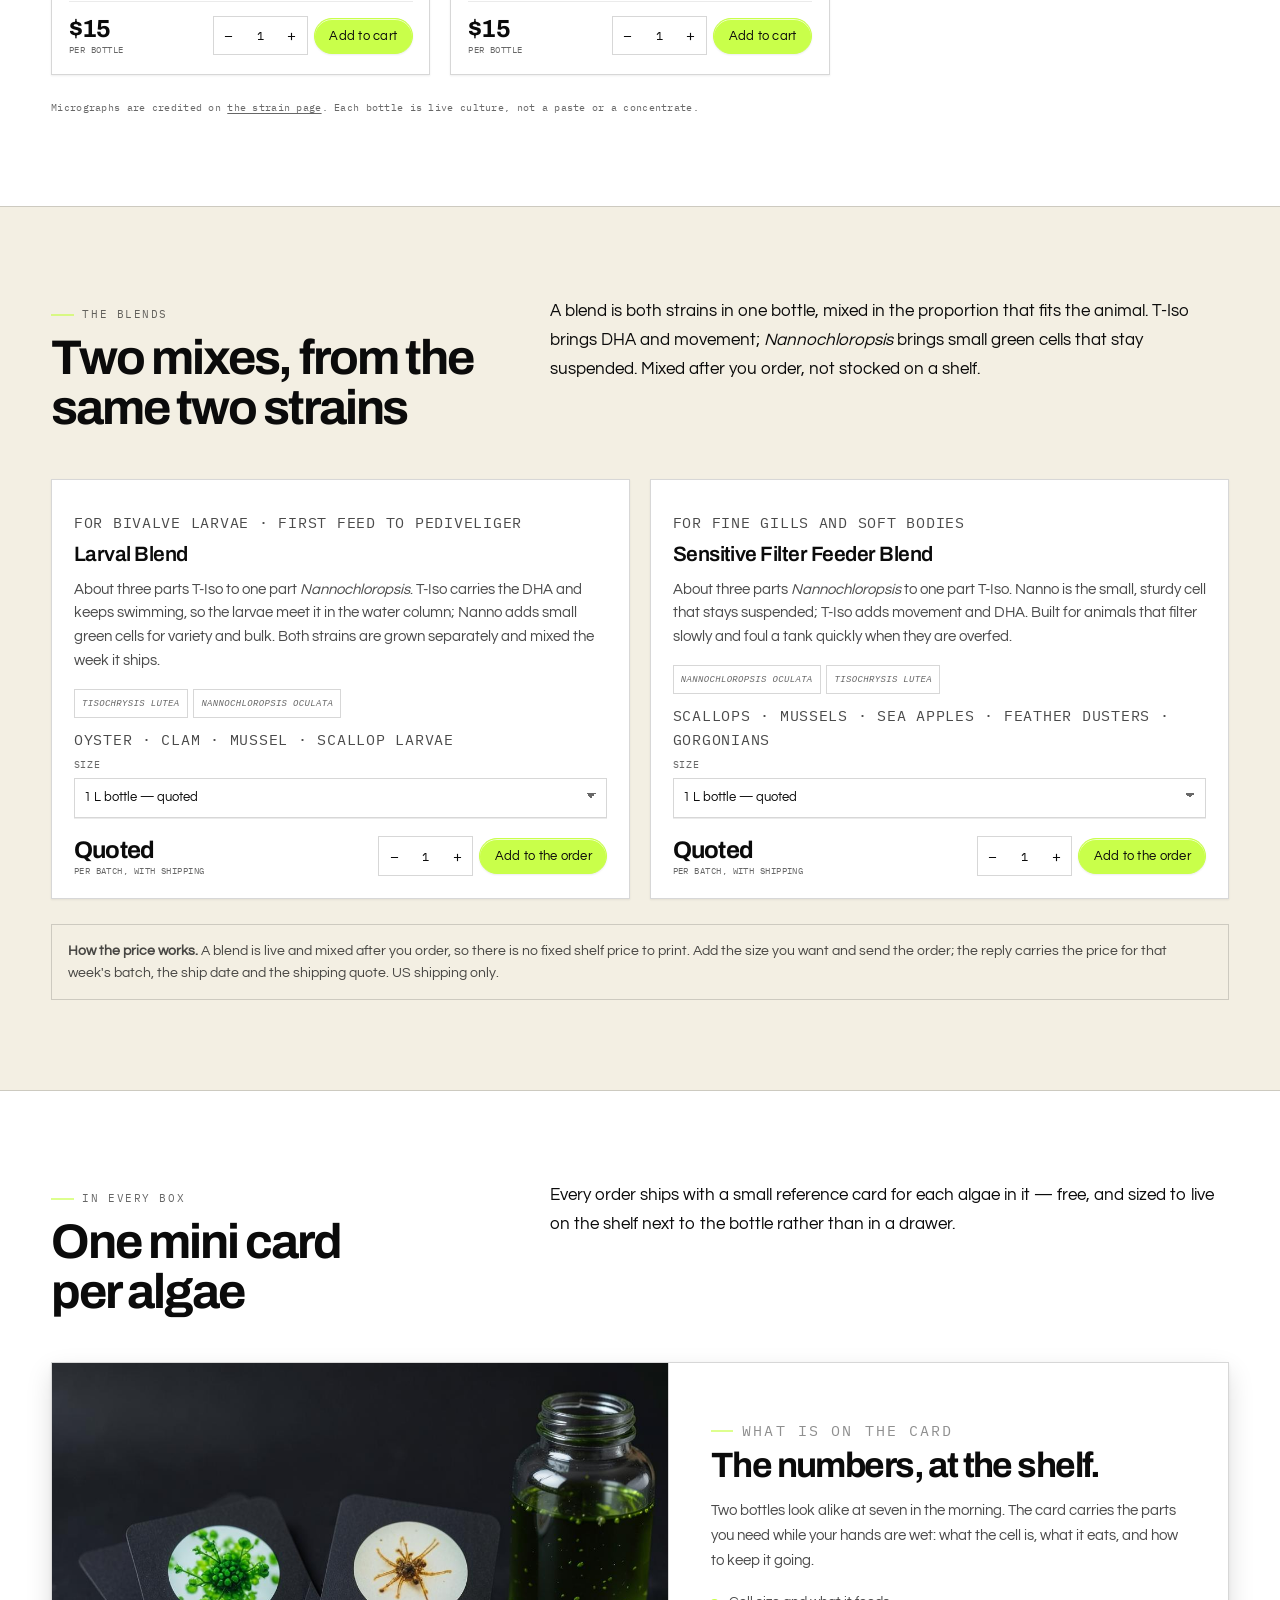
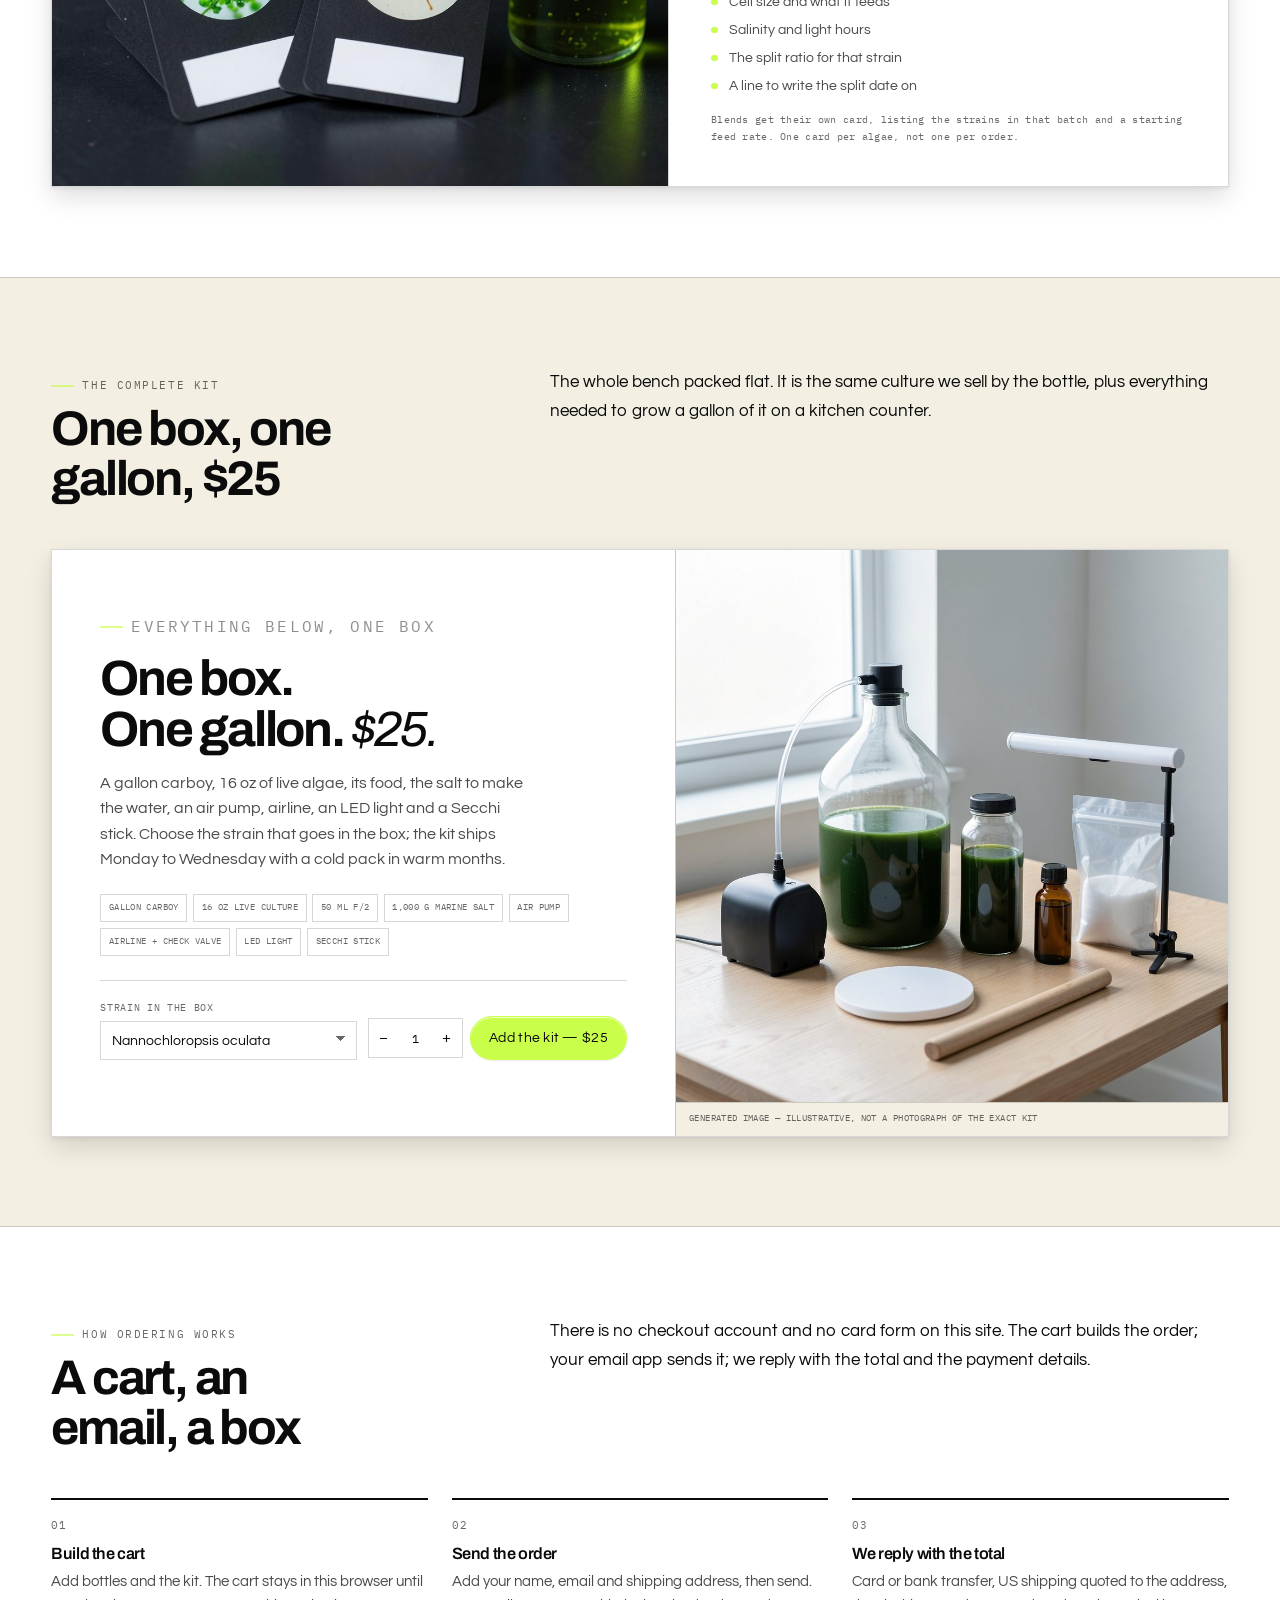
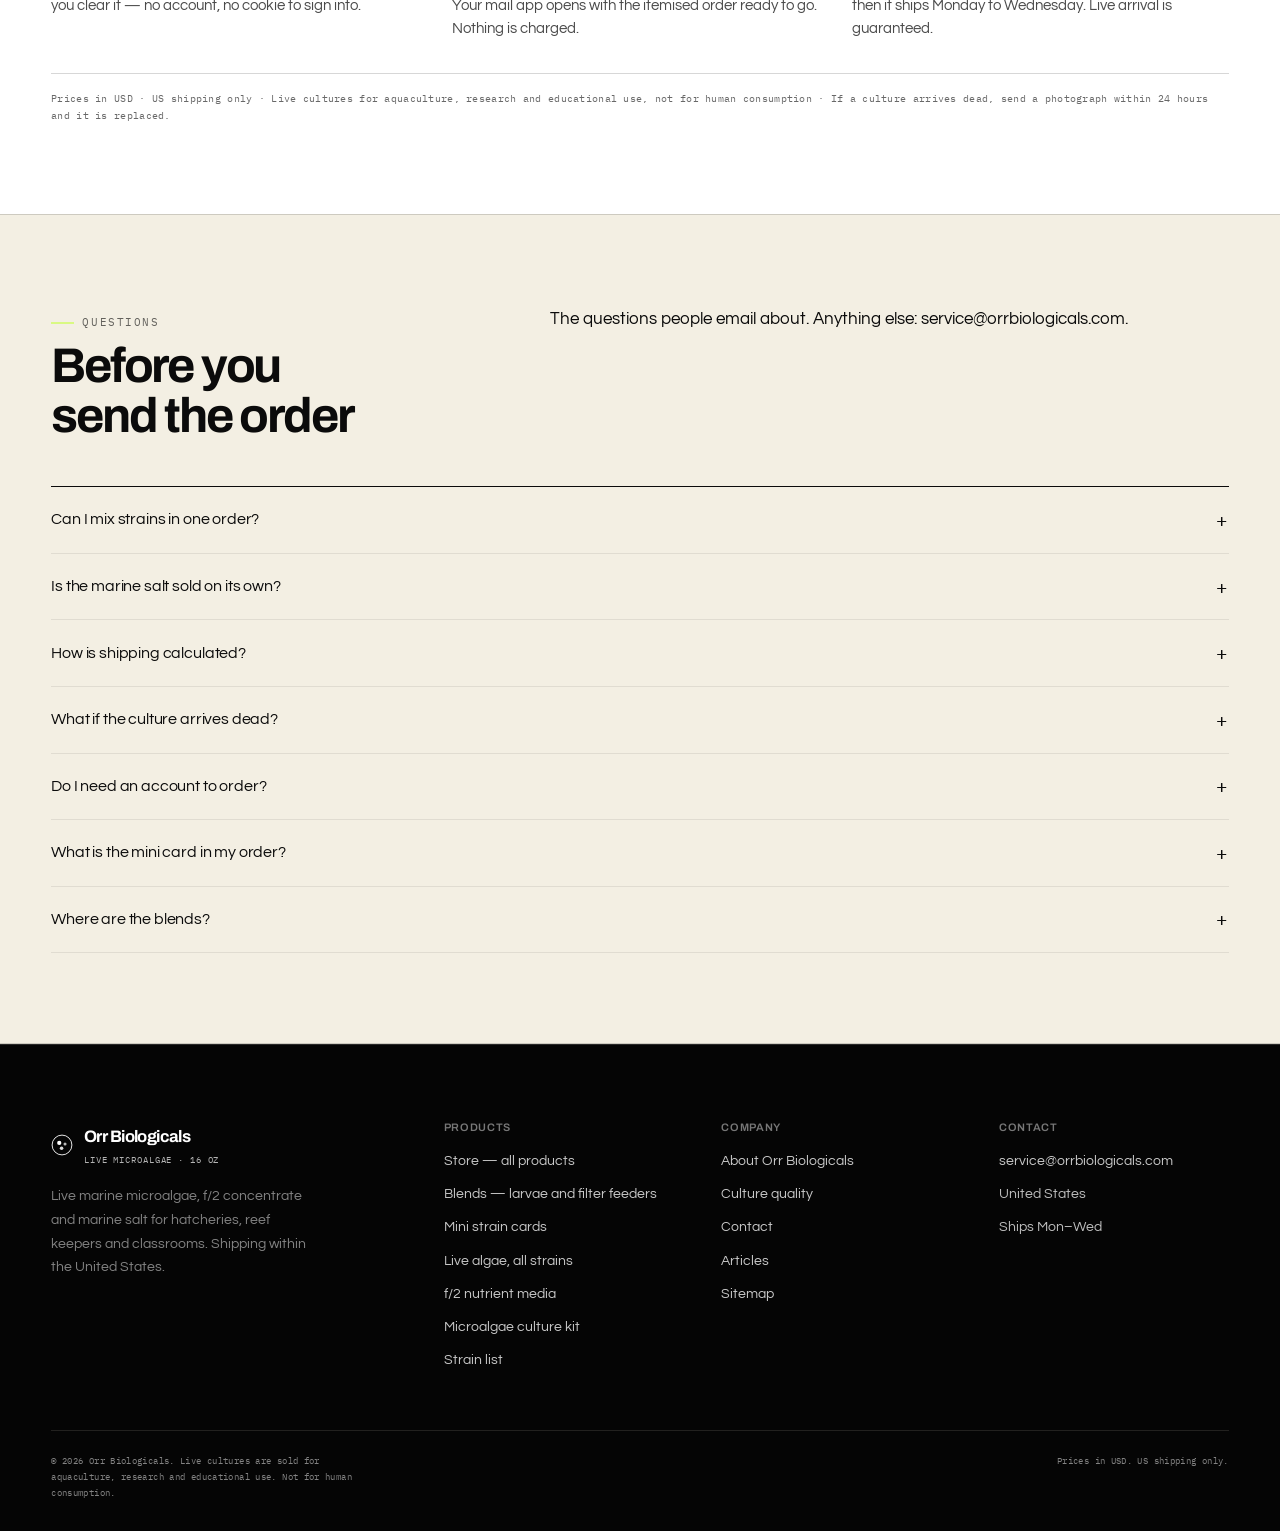
==== commit 997fd8ef: "feat(store): sell only Nanno and T-Iso, and move blends onto the store page The store listed six str" ====
--- a/index.html
+++ b/index.html
@@ -3,8 +3,8 @@
 <head>
 <meta charset="utf-8">
 <meta name="viewport" content="width=device-width, initial-scale=1">
-<title>Live Microalgae Cultures, Blends &amp; Kits | Orr Biologicals</title>
-<meta name="description" content="Six live marine microalgae strains in 16 oz bottles, $15 or $20 with salt, the $25 one-gallon kit, and made-to-order blends for larvae and filter feeders. US shipping.">
+<title>Two Live Microalgae Strains &amp; Blends | Orr Biologicals</title>
+<meta name="description" content="Nannochloropsis oculata and Tisochrysis lutea in 16 oz bottles, $15 or $20 with salt, two blends mixed to order for larvae and filter feeders, and the one-gallon kit. US shipping.">
 <link rel="canonical" href="https://store.orrbiologicals.com/">
 <meta name="robots" content="max-image-preview:large">
 <link rel="icon" href="/favicon.svg" type="image/svg+xml">
@@ -12,12 +12,12 @@
 <link rel="preconnect" href="https://fonts.gstatic.com" crossorigin>
 <link rel="stylesheet" href="https://fonts.googleapis.com/css2?family=Archivo:wght@400;500;600;700;800&amp;family=IBM+Plex+Mono:wght@400;500&amp;family=Questrial&amp;display=swap">
 <link rel="stylesheet" href="/assets/site.css?v=20261124a">
-<link rel="stylesheet" href="/assets/store.css?v=20261127a">
+<link rel="stylesheet" href="/assets/store.css?v=20261127b">
 <meta name="theme-color" content="#000000">
 <meta property="og:type" content="website">
 <meta property="og:site_name" content="Orr Biologicals">
-<meta property="og:title" content="Live microalgae, blends and kits — the store">
-<meta property="og:description" content="Six live strains at $15 a bottle, $20 with 1,000 g of salt, the $25 kit, and blends mixed to order for larvae and sensitive filter feeders. A mini card in every box.">
+<meta property="og:title" content="Two strains, two blends — the store">
+<meta property="og:description" content="Nannochloropsis and T-Iso at $15 a bottle, $20 with salt, blends mixed to order, and the kit. A mini card for every algae in the box.">
 <meta property="og:url" content="https://store.orrbiologicals.com/">
 <meta property="og:locale" content="en_US">
 <meta property="og:image" content="https://store.orrbiologicals.com/assets/images/culturekit-hero.jpg">
@@ -26,8 +26,8 @@
 <meta property="og:image:height" content="1024">
 <meta property="og:image:alt" content="A one-gallon microalgae culture kit on a pale wooden bench: carboy, live culture, f/2, marine salt, air pump, LED light and Secchi stick.">
 <meta name="twitter:card" content="summary_large_image">
-<meta name="twitter:title" content="Live microalgae, blends and kits — the store">
-<meta name="twitter:description" content="Six live strains, $15 or $20 with salt, the $25 kit, and blends mixed to order. A mini card for every algae in the box.">
+<meta name="twitter:title" content="Two strains, two blends — the store">
+<meta name="twitter:description" content="Nannochloropsis and T-Iso, $15 or $20 with salt, blends mixed to order. A mini card for every algae in the box.">
 <meta name="twitter:image" content="https://store.orrbiologicals.com/assets/images/culturekit-hero.jpg">
 <meta name="twitter:image:alt" content="A one-gallon microalgae culture kit on a pale wooden bench.">
 <script type="application/ld+json">
@@ -37,14 +37,24 @@
     {
       "@type": "BreadcrumbList",
       "itemListElement": [
-        { "@type": "ListItem", "position": 1, "name": "Home", "item": "https://orrbiologicals.com/" },
-        { "@type": "ListItem", "position": 2, "name": "Store", "item": "https://store.orrbiologicals.com/" }
+        {
+          "@type": "ListItem",
+          "position": 1,
+          "name": "Home",
+          "item": "https://orrbiologicals.com/"
+        },
+        {
+          "@type": "ListItem",
+          "position": 2,
+          "name": "Store",
+          "item": "https://store.orrbiologicals.com/"
+        }
       ]
     },
     {
       "@type": "ItemList",
       "name": "Orr Biologicals store",
-      "numberOfItems": 7,
+      "numberOfItems": 3,
       "itemListElement": [
         {
           "@type": "ListItem",
@@ -54,8 +64,16 @@
             "name": "Nannochloropsis oculata, 16 oz live culture",
             "url": "https://store.orrbiologicals.com/#nanno",
             "image": "https://store.orrbiologicals.com/assets/strains/nannochloropsis-oculata.jpg",
-            "brand": { "@type": "Brand", "name": "Orr Biologicals" },
-            "offers": { "@type": "Offer", "price": "15.00", "priceCurrency": "USD", "availability": "https://schema.org/InStock" }
+            "brand": {
+              "@type": "Brand",
+              "name": "Orr Biologicals"
+            },
+            "offers": {
+              "@type": "Offer",
+              "price": "15.00",
+              "priceCurrency": "USD",
+              "availability": "https://schema.org/InStock"
+            }
           }
         },
         {
@@ -63,11 +81,19 @@
           "position": 2,
           "item": {
             "@type": "Product",
-            "name": "Isochrysis aff. galbana T-Iso, 16 oz live culture",
+            "name": "Tisochrysis lutea (T-Iso), 16 oz live culture",
             "url": "https://store.orrbiologicals.com/#tiso",
             "image": "https://store.orrbiologicals.com/assets/strains/tisochrysis-lutea.jpg",
-            "brand": { "@type": "Brand", "name": "Orr Biologicals" },
-            "offers": { "@type": "Offer", "price": "15.00", "priceCurrency": "USD", "availability": "https://schema.org/InStock" }
+            "brand": {
+              "@type": "Brand",
+              "name": "Orr Biologicals"
+            },
+            "offers": {
+              "@type": "Offer",
+              "price": "15.00",
+              "priceCurrency": "USD",
+              "availability": "https://schema.org/InStock"
+            }
           }
         },
         {
@@ -75,59 +101,19 @@
           "position": 3,
           "item": {
             "@type": "Product",
-            "name": "Pavlova lutheri, 16 oz live culture",
-            "url": "https://store.orrbiologicals.com/#pavlova",
-            "image": "https://store.orrbiologicals.com/assets/strains/pavlova-lutheri.jpg",
-            "brand": { "@type": "Brand", "name": "Orr Biologicals" },
-            "offers": { "@type": "Offer", "price": "15.00", "priceCurrency": "USD", "availability": "https://schema.org/InStock" }
-          }
-        },
-        {
-          "@type": "ListItem",
-          "position": 4,
-          "item": {
-            "@type": "Product",
-            "name": "Chaetoceros muelleri, 16 oz live culture",
-            "url": "https://store.orrbiologicals.com/#chaeto",
-            "image": "https://store.orrbiologicals.com/assets/strains/chaetoceros-muelleri.jpg",
-            "brand": { "@type": "Brand", "name": "Orr Biologicals" },
-            "offers": { "@type": "Offer", "price": "15.00", "priceCurrency": "USD", "availability": "https://schema.org/InStock" }
-          }
-        },
-        {
-          "@type": "ListItem",
-          "position": 5,
-          "item": {
-            "@type": "Product",
-            "name": "Thalassiosira pseudonana 3H, 16 oz live culture",
-            "url": "https://store.orrbiologicals.com/#thal",
-            "image": "https://store.orrbiologicals.com/assets/strains/thalassiosira-pseudonana.jpg",
-            "brand": { "@type": "Brand", "name": "Orr Biologicals" },
-            "offers": { "@type": "Offer", "price": "15.00", "priceCurrency": "USD", "availability": "https://schema.org/InStock" }
-          }
-        },
-        {
-          "@type": "ListItem",
-          "position": 6,
-          "item": {
-            "@type": "Product",
-            "name": "Tetraselmis suecica, 16 oz live culture",
-            "url": "https://store.orrbiologicals.com/#tetra",
-            "image": "https://store.orrbiologicals.com/assets/strains/tetraselmis-suecica.jpg",
-            "brand": { "@type": "Brand", "name": "Orr Biologicals" },
-            "offers": { "@type": "Offer", "price": "15.00", "priceCurrency": "USD", "availability": "https://schema.org/InStock" }
-          }
-        },
-        {
-          "@type": "ListItem",
-          "position": 7,
-          "item": {
-            "@type": "Product",
             "name": "One-gallon microalgae culture kit",
             "url": "https://store.orrbiologicals.com/#kit",
             "image": "https://store.orrbiologicals.com/assets/images/culturekit-hero.jpg",
-            "brand": { "@type": "Brand", "name": "Orr Biologicals" },
-            "offers": { "@type": "Offer", "price": "25.00", "priceCurrency": "USD", "availability": "https://schema.org/InStock" }
+            "brand": {
+              "@type": "Brand",
+              "name": "Orr Biologicals"
+            },
+            "offers": {
+              "@type": "Offer",
+              "price": "25.00",
+              "priceCurrency": "USD",
+              "availability": "https://schema.org/InStock"
+            }
           }
         }
       ]
@@ -154,13 +140,13 @@
       <details class="nav-drop">
         <summary>Algae</summary>
         <div class="nav-drop__menu">
-          <a href="https://orrbiologicals.com/algae">Six live strains</a>
+          <a href="https://orrbiologicals.com/algae">Live algae</a>
           <a href="https://orrbiologicals.com/algae#media">f/2 nutrient media</a>
           <a href="https://orrbiologicals.com/algae#salt">Marine salt</a>
         </div>
       </details>
       <a href="https://orrbiologicals.com/culturekits">Culture kits</a>
-      <a href="/Blends/">Blends</a>
+      <a href="#blends">Blends</a>
       <a href="/" aria-current="page">Store</a>
       <a href="https://orrbiologicals.com/articles/">Articles</a>
       <a href="https://orrbiologicals.com/company">About</a>
@@ -180,8 +166,8 @@
     <div class="wrap store-hero__grid">
       <div>
         <p class="eyebrow">The store</p>
-        <h1 id="store-title">One shelf. <span>Seven products.</span> <em>One order.</em></h1>
-        <p class="lead">Six live strains in 16 oz bottles — $15 each, or $20 with 1,000 g of marine salt — and the $25 kit that turns one bottle into a gallon. Blends for larvae and sensitive filter feeders live on <a href="/Blends/">their own page</a>. Add what you need, send the order, and we reply with the total and shipping.</p>
+        <h1 id="store-title">Two strains. <span>Two blends.</span> <em>One order.</em></h1>
+        <p class="lead"><i>Nannochloropsis oculata</i> and <i>Tisochrysis lutea</i> in 16 oz bottles — $15 each, or $20 with 1,000 g of marine salt — plus two made-to-order blends for larvae and sensitive filter feeders, and the $25 kit that turns one bottle into a gallon. Add what you need, send the order, and we reply with the total and shipping.</p>
         <ul class="store-hero__chips">
           <li>Ships Mon–Wed</li>
           <li>US only</li>
@@ -197,9 +183,10 @@
       <aside class="store-desk" aria-label="Store summary">
         <p class="store-desk__head">Order desk <span>Open Mon–Fri</span></p>
         <dl>
-          <div><dt>Live strains</dt><dd><b>06</b><span>16 oz each</span></dd></div>
+          <div><dt>Live strains</dt><dd><b>02</b><span>16 oz each</span></dd></div>
           <div><dt>Bottle</dt><dd><b>$15</b><span>with f/2</span></dd></div>
           <div><dt>With salt</dt><dd><b>$20</b><span>1,000 g</span></dd></div>
+          <div><dt>Blends</dt><dd><b>02</b><span>mixed to order</span></dd></div>
           <div><dt>Complete kit</dt><dd><b>$25</b><span>one gallon</span></dd></div>
         </dl>
         <p class="store-desk__note">No account and no card form on this site. You send the order from your own email; we reply with the total, the shipping quote and a payment link.</p>
@@ -214,7 +201,7 @@
           <p class="eyebrow">The strains</p>
           <h2 id="shelf-title">Pick the cell, not the SKU</h2>
         </div>
-        <p class="store-lead">Every bottle is 16 oz of actively dividing culture with 50 mL of f/2, counted the day before it ships. Add 1,000 g of marine salt for $5 when you are mixing new seawater. Order several strains in one cart and it still ships in one box.</p>
+        <p class="store-lead">Two strains, both 16 oz of actively dividing culture with 50 mL of f/2, counted the day before it ships. Add 1,000 g of marine salt for $5 when you are mixing new seawater. Order both in one cart and it still ships in one box.</p>
       </div>
 
       <noscript><p class="store-noscript">The cart needs JavaScript. You can still order by email at <a href="mailto:service@orrbiologicals.com?subject=Store%20order">service@orrbiologicals.com</a> — tell us the strain, the quantity and the address.</p></noscript>
@@ -251,7 +238,7 @@
         </article>
 
         <article class="prod" id="tiso" data-product="tiso">
-          <button type="button" class="prod__media" data-strain-open="tiso" aria-label="Open details for Isochrysis aff. galbana T-Iso">
+          <button type="button" class="prod__media" data-strain-open="tiso" aria-label="Open details for Tisochrysis lutea (T-Iso)">
             <img src="/assets/strains/tisochrysis-lutea.jpg" width="800" height="800" loading="lazy" decoding="async" alt="Light micrograph of Tisochrysis lutea, the T-Iso strain: many small golden-brown cells across a pale blue field.">
           </button>
           <div class="prod__body">
@@ -280,128 +267,87 @@
           </div>
         </article>
 
-        <article class="prod" id="pavlova" data-product="pavlova">
-          <button type="button" class="prod__media" data-strain-open="pavlova" aria-label="Open details for Pavlova lutheri">
-            <img src="/assets/strains/pavlova-lutheri.jpg" width="700" height="700" loading="lazy" decoding="async" alt="Epifluorescence micrograph of Pavlova lutheri: two round orange-fluorescing cells on a dark field.">
-          </button>
-          <div class="prod__body">
-            <p class="prod__meta">4–6 µm · DHA + EPA · scallop and mussel work</p>
-            <h3><button type="button" class="prod__name" data-strain-open="pavlova">Pavlova <i>lutheri</i></button></h3>
-            <p class="prod__desc">DHA and EPA in one cell, which is why scallop and mussel programmes use it. Slower and less forgiving than T-Iso — usually part of the ration.</p>
-            <button type="button" class="prod__more" data-strain-open="pavlova">What it feeds · full detail</button>
-            <div class="prod__opts">
-              <label for="variant-pavlova">Bundle</label>
-              <select id="variant-pavlova" data-variant>
-                <option value="culture">Culture + f/2 — $15</option>
-                <option value="salt">+ 1,000 g marine salt — $20</option>
-              </select>
-            </div>
-            <div class="prod__foot">
-              <p class="prod__price"><b data-price>$15</b><small>per bottle</small></p>
-              <div class="prod__actions">
-                <div class="qty">
-                  <button type="button" data-step="-1" aria-label="Decrease Pavlova quantity">−</button>
-                  <input type="number" min="1" max="99" value="1" inputmode="numeric" aria-label="Pavlova quantity" data-qty-input>
-                  <button type="button" data-step="1" aria-label="Increase Pavlova quantity">+</button>
-                </div>
-                <button type="button" class="btn" data-add>Add to cart</button>
+
+
+
+      </div>
+
+      <p class="store-credit">Micrographs are credited on <a href="https://orrbiologicals.com/algae#strains">the strain page</a>. Each bottle is live culture, not a paste or a concentrate.</p>
+    </div>
+  </section>
+
+
+  <section class="store-section store-section--paper" id="blends" aria-labelledby="blends-title">
+    <div class="wrap">
+      <div class="section-head">
+        <div>
+          <p class="eyebrow">The blends</p>
+          <h2 id="blends-title">Two mixes, from the same two strains</h2>
+        </div>
+        <p class="store-lead">A blend is both strains in one bottle, mixed in the proportion that fits the animal. T-Iso brings DHA and movement; <i>Nannochloropsis</i> brings small green cells that stay suspended. Mixed after you order, not stocked on a shelf.</p>
+      </div>
+      <div class="blend-grid">
+        <article class="blend-card" id="blend-larval" data-product="blend-larval">
+          <p class="prod__meta">For bivalve larvae · first feed to pediveliger</p>
+          <h3>Larval Blend</h3>
+          <p>About three parts T-Iso to one part <i>Nannochloropsis</i>. T-Iso carries the DHA and keeps swimming, so the larvae meet it in the water column; Nanno adds small green cells for variety and bulk. Both strains are grown separately and mixed the week it ships.</p>
+          <ul class="blend-card__parts">
+            <li><i>Tisochrysis lutea</i></li>
+            <li><i>Nannochloropsis oculata</i></li>
+          </ul>
+          <p class="prod__meta">Oyster · clam · mussel · scallop larvae</p>
+          <div class="prod__opts">
+            <label for="variant-blend-larval">Size</label>
+            <select id="variant-blend-larval" data-variant>
+              <option value="1l">1 L bottle — quoted</option>
+              <option value="5l">5 L batch — quoted</option>
+              <option value="20l">20 L batch — quoted</option>
+            </select>
+          </div>
+          <div class="blend-card__foot">
+            <p class="blend-card__price"><b data-price>Quoted</b><small>per batch, with shipping</small></p>
+            <div class="prod__actions">
+              <div class="qty">
+                <button type="button" data-step="-1" aria-label="Decrease Larval Blend quantity">−</button>
+                <input type="number" min="1" max="99" value="1" inputmode="numeric" aria-label="Larval Blend quantity" data-qty-input>
+                <button type="button" data-step="1" aria-label="Increase Larval Blend quantity">+</button>
               </div>
+              <button type="button" class="btn" data-add>Add to the order</button>
             </div>
           </div>
         </article>
 
-        <article class="prod" id="chaeto" data-product="chaeto">
-          <button type="button" class="prod__media" data-strain-open="chaeto" aria-label="Open details for Chaetoceros muelleri">
-            <img src="/assets/strains/chaetoceros-muelleri.jpg" width="700" height="700" loading="lazy" decoding="async" alt="Epifluorescence micrograph of Chaetoceros muelleri: one elongated orange-fluorescing diatom cell on a dark field.">
-          </button>
-          <div class="prod__body">
-            <p class="prod__meta">4–6 µm · chain diatom · needs silicate</p>
-            <h3><button type="button" class="prod__name" data-strain-open="chaeto">Chaetoceros <i>muelleri</i></button></h3>
-            <p class="prod__desc">A silica-walled chain diatom for late larvae and post-set. Order the f/2 with Si, or the culture stalls after a couple of divisions.</p>
-            <button type="button" class="prod__more" data-strain-open="chaeto">What it feeds · full detail</button>
-            <div class="prod__opts">
-              <label for="variant-chaeto">Bundle</label>
-              <select id="variant-chaeto" data-variant>
-                <option value="culture">Culture + f/2 — $15</option>
-                <option value="salt">+ 1,000 g marine salt — $20</option>
-              </select>
-            </div>
-            <div class="prod__foot">
-              <p class="prod__price"><b data-price>$15</b><small>per bottle</small></p>
-              <div class="prod__actions">
-                <div class="qty">
-                  <button type="button" data-step="-1" aria-label="Decrease Chaetoceros quantity">−</button>
-                  <input type="number" min="1" max="99" value="1" inputmode="numeric" aria-label="Chaetoceros quantity" data-qty-input>
-                  <button type="button" data-step="1" aria-label="Increase Chaetoceros quantity">+</button>
-                </div>
-                <button type="button" class="btn" data-add>Add to cart</button>
+        <article class="blend-card" id="blend-filter" data-product="blend-filter">
+          <p class="prod__meta">For fine gills and soft bodies</p>
+          <h3>Sensitive Filter Feeder Blend</h3>
+          <p>About three parts <i>Nannochloropsis</i> to one part T-Iso. Nanno is the small, sturdy cell that stays suspended; T-Iso adds movement and DHA. Built for animals that filter slowly and foul a tank quickly when they are overfed.</p>
+          <ul class="blend-card__parts">
+            <li><i>Nannochloropsis oculata</i></li>
+            <li><i>Tisochrysis lutea</i></li>
+          </ul>
+          <p class="prod__meta">Scallops · mussels · sea apples · feather dusters · gorgonians</p>
+          <div class="prod__opts">
+            <label for="variant-blend-filter">Size</label>
+            <select id="variant-blend-filter" data-variant>
+              <option value="1l">1 L bottle — quoted</option>
+              <option value="5l">5 L batch — quoted</option>
+              <option value="20l">20 L batch — quoted</option>
+            </select>
+          </div>
+          <div class="blend-card__foot">
+            <p class="blend-card__price"><b data-price>Quoted</b><small>per batch, with shipping</small></p>
+            <div class="prod__actions">
+              <div class="qty">
+                <button type="button" data-step="-1" aria-label="Decrease Sensitive Filter Feeder Blend quantity">−</button>
+                <input type="number" min="1" max="99" value="1" inputmode="numeric" aria-label="Sensitive Filter Feeder Blend quantity" data-qty-input>
+                <button type="button" data-step="1" aria-label="Increase Sensitive Filter Feeder Blend quantity">+</button>
               </div>
+              <button type="button" class="btn" data-add>Add to the order</button>
             </div>
           </div>
         </article>
-
-        <article class="prod" id="thal" data-product="thal">
-          <button type="button" class="prod__media" data-strain-open="thal" aria-label="Open details for Thalassiosira pseudonana 3H">
-            <img src="/assets/strains/thalassiosira-pseudonana.jpg" width="700" height="700" loading="lazy" decoding="async" alt="Scanning electron micrograph of Thalassiosira pseudonana: a circular silica frustule with a fine radiating pore pattern.">
-          </button>
-          <div class="prod__body">
-            <p class="prod__meta">3–5 µm · centric diatom · early larvae</p>
-            <h3><button type="button" class="prod__name" data-strain-open="thal">Thalassiosira <i>pseudonana</i> (3H)</button></h3>
-            <p class="prod__desc">A small centric diatom that fits early larvae where a chain would be too big. Silicate-dependent, and quick to be outcompeted between batches.</p>
-            <button type="button" class="prod__more" data-strain-open="thal">What it feeds · full detail</button>
-            <div class="prod__opts">
-              <label for="variant-thal">Bundle</label>
-              <select id="variant-thal" data-variant>
-                <option value="culture">Culture + f/2 — $15</option>
-                <option value="salt">+ 1,000 g marine salt — $20</option>
-              </select>
-            </div>
-            <div class="prod__foot">
-              <p class="prod__price"><b data-price>$15</b><small>per bottle</small></p>
-              <div class="prod__actions">
-                <div class="qty">
-                  <button type="button" data-step="-1" aria-label="Decrease Thalassiosira quantity">−</button>
-                  <input type="number" min="1" max="99" value="1" inputmode="numeric" aria-label="Thalassiosira quantity" data-qty-input>
-                  <button type="button" data-step="1" aria-label="Increase Thalassiosira quantity">+</button>
-                </div>
-                <button type="button" class="btn" data-add>Add to cart</button>
-              </div>
-            </div>
-          </div>
-        </article>
-
-        <article class="prod" id="tetra" data-product="tetra">
-          <button type="button" class="prod__media" data-strain-open="tetra" aria-label="Open details for Tetraselmis suecica">
-            <img src="/assets/strains/tetraselmis-suecica.jpg" width="800" height="800" loading="lazy" decoding="async" alt="Light micrograph of Tetraselmis suecica: one large green oval cell with a smooth wall on a pale field.">
-          </button>
-          <div class="prod__body">
-            <p class="prod__meta">7–10 µm · green · late larvae and broodstock</p>
-            <h3><button type="button" class="prod__name" data-strain-open="tetra">Tetraselmis <i>suecica</i></button></h3>
-            <p class="prod__desc">Large, green and robust — a late-larval and broodstock feed, and a standard rotifer enrichment. Too big for a first-feeding veliger.</p>
-            <button type="button" class="prod__more" data-strain-open="tetra">What it feeds · full detail</button>
-            <div class="prod__opts">
-              <label for="variant-tetra">Bundle</label>
-              <select id="variant-tetra" data-variant>
-                <option value="culture">Culture + f/2 — $15</option>
-                <option value="salt">+ 1,000 g marine salt — $20</option>
-              </select>
-            </div>
-            <div class="prod__foot">
-              <p class="prod__price"><b data-price>$15</b><small>per bottle</small></p>
-              <div class="prod__actions">
-                <div class="qty">
-                  <button type="button" data-step="-1" aria-label="Decrease Tetraselmis quantity">−</button>
-                  <input type="number" min="1" max="99" value="1" inputmode="numeric" aria-label="Tetraselmis quantity" data-qty-input>
-                  <button type="button" data-step="1" aria-label="Increase Tetraselmis quantity">+</button>
-                </div>
-                <button type="button" class="btn" data-add>Add to cart</button>
-              </div>
-            </div>
-          </div>
-        </article>
-      </div>
-
-      <p class="store-credit">Micrographs are credited on <a href="https://orrbiologicals.com/algae#strains">the strain page</a>. Each bottle is live culture, not a paste or a concentrate.</p>
+      </div>
+      <p class="blend-note"><strong>How the price works.</strong> A blend is live and mixed after you order, so there is no fixed shelf price to print. Add the size you want and send the order; the reply carries the price for that week's batch, the ship date and the shipping quote. US shipping only.</p>
     </div>
   </section>
 
@@ -416,12 +362,12 @@
       </div>
       <div class="card-band">
         <figure>
-          <img src="/assets/images/strain-cards.jpg" width="1392" height="752" loading="lazy" decoding="async" alt="Generated image of six small black reference cards fanned out on a dark bench, each with a round microscope image of a different microalga, beside a bottle of green culture.">
+          <img src="/assets/images/strain-cards.jpg" width="1392" height="752" loading="lazy" decoding="async" alt="Generated image of two matte black reference cards on a dark bench, one with a round microscope image of green microalgae and one gold, beside a bottle of green culture.">
         </figure>
         <div class="card-band__copy">
           <p class="eyebrow">What is on the card</p>
           <h2>The numbers, at the shelf.</h2>
-          <p>Six strains look alike at seven in the morning. The card carries the parts you need while your hands are wet: what the cell is, what it eats, and how to keep it going.</p>
+          <p>Two bottles look alike at seven in the morning. The card carries the parts you need while your hands are wet: what the cell is, what it eats, and how to keep it going.</p>
           <ul class="card-band__list">
             <li>Cell size and what it feeds</li>
             <li>Salinity and light hours</li>
@@ -465,11 +411,7 @@
                 <label for="variant-kit">Strain in the box</label>
                 <select id="variant-kit" data-variant>
                   <option value="nanno">Nannochloropsis oculata</option>
-                  <option value="tiso">Isochrysis aff. galbana (T-Iso)</option>
-                  <option value="pavlova">Pavlova lutheri</option>
-                  <option value="chaeto">Chaetoceros muelleri</option>
-                  <option value="thal">Thalassiosira pseudonana (3H)</option>
-                  <option value="tetra">Tetraselmis suecica</option>
+                  <option value="tiso">Tisochrysis lutea (T-Iso)</option>
                 </select>
               </div>
               <div class="kit-buy__actions">
@@ -525,7 +467,7 @@
           <p class="eyebrow">Questions</p>
           <h2 id="faq-title">Before you send the order</h2>
         </div>
-        <p class="store-lead">The seven things people email about. Anything else: service@orrbiologicals.com.</p>
+        <p class="store-lead">The questions people email about. Anything else: service@orrbiologicals.com.</p>
       </div>
       <div class="faq">
         <details>
@@ -554,7 +496,7 @@
         </details>
         <details>
           <summary>Where are the blends?</summary>
-          <p class="answer">On <a href="/Blends/">their own page</a>. Three mixes — Larval, Sensitive Filter Feeder and Broodstock — sold by the litre and quoted with your shipping reply, because they are mixed the week they ship.</p>
+          <p class="answer">In the <a href="#blends">blends section of this page</a>, below the strains. Two mixes — Larval and Sensitive Filter Feeder — sold by the litre and quoted with your shipping reply, because they are mixed the week they ship.</p>
         </details>
       </div>
     </div>
@@ -585,7 +527,7 @@
       <h3>How to grow it</h3>
       <p>30 parts per thousand saltwater, 20–24 °C, 12 to 16 hours of light and a gentle bubble. Split it about half every week into fresh saltwater dosed with f/2 at 2 mL per litre. Keep one vessel back and you will not need to buy the strain again.</p>
       <h3>Where it is the wrong pick</h3>
-      <p>As the only feed for oyster larvae. The thick wall makes it hard to digest, so larvae fed only this strain grow slowly. Feed it to the rotifers and brine shrimp that feed the larvae, and put T-Iso or a <a href="/Blends/">larval blend</a> in the tank.</p>
+      <p>As the only feed for oyster larvae. The thick wall makes it hard to digest, so larvae fed only this strain grow slowly. Feed it to the rotifers and brine shrimp that feed the larvae, and put T-Iso or a <a href="#blends">larval blend</a> in the tank.</p>
       <p class="strain-modal__card">Ships with a mini card for this strain.</p>
     </div>
     <footer class="strain-modal__foot">
@@ -617,9 +559,9 @@
       <h3>What it is</h3>
       <p>Two whip-like tails, a golden-brown colour and a habit of staying up in the water column. Because it swims, it does not settle out the way a diatom does, so gentle air is enough to keep it in suspension.</p>
       <h3>How to grow it</h3>
-      <p>20–24 °C, 30 ppt, 12 to 16 hours of light, and air that moves the water without churning it. It divides faster than Pavlova. Watch the colour: rich gold is healthy, pale straw means it has run out of food.</p>
+      <p>20–24 °C, 30 ppt, 12 to 16 hours of light, and air that moves the water without churning it. It divides faster than <i>Nannochloropsis</i>. Watch the colour: rich gold is healthy, pale straw means it has run out of food.</p>
       <h3>Where it is the wrong pick</h3>
-      <p>As the only feed after set. It is small, and juveniles do better with a diatom in the mix — that is why the <a href="/Blends/">larval blend</a> carries three strains rather than one. It is also the strain most easily damaged by heavy air, so do not treat it like a diatom culture.</p>
+      <p>As the only feed after set. It is small, and juveniles do better with a diatom in the mix — that is why the <a href="#blends">larval blend</a> carries three strains rather than one. It is also the strain most easily damaged by heavy air, so do not treat it like a diatom culture.</p>
       <p class="strain-modal__card">Ships with a mini card for this strain.</p>
     </div>
     <footer class="strain-modal__foot">
@@ -629,141 +571,9 @@
   </div>
 </dialog>
 
-<dialog class="strain-modal" id="strain-pavlova" data-strain-dialog="pavlova" aria-labelledby="strain-pavlova-title">
-  <div class="strain-modal__panel">
-    <header class="strain-modal__head">
-      <div>
-        <p class="eyebrow">Strain detail · golden-brown</p>
-        <h2 id="strain-pavlova-title">Pavlova <i>lutheri</i></h2>
-      </div>
-      <button type="button" class="strain-modal__close" data-strain-close aria-label="Close Pavlova detail">×</button>
-    </header>
-    <div class="strain-modal__body">
-      <p class="strain-modal__lede">DHA and EPA in one cell, which is why scallop and mussel work keeps it on the shelf. Slower than T-Iso and less forgiving.</p>
-      <dl class="strain-facts">
-        <div><dt>Cell size</dt><dd>4–6 µm</dd></div>
-        <div><dt>Type</dt><dd>Swimming golden cell</dd></div>
-        <div><dt>Salt</dt><dd>30 ppt</dd></div>
-        <div><dt>Light</dt><dd>12–16 h a day</dd></div>
-        <div><dt>Split</dt><dd>Weekly, about 1:1</dd></div>
-        <div><dt>Feeds</dt><dd>Scallop and mussel larvae, broodstock, sensitive filter feeders</dd></div>
-      </dl>
-      <h3>What it is</h3>
-      <p>A small golden cell that carries both fats larvae need for growth. It is usually part of a ration rather than the whole of one, because it grows more slowly than the other flagellates and does not tolerate a rushed bench.</p>
-      <h3>How to grow it</h3>
-      <p>Keep it a little cooler than the rest — 18–22 °C — with steady light and gentle air. It is the strain most likely to sulk after a temperature swing, and the first to go pale if it is left to run past its food. Split it on time rather than when it looks dark.</p>
-      <h3>Where it is the wrong pick</h3>
-      <p>As a bulk single-strain feed, or as your first culture. Start with Nanno or T-Iso, then add this once the routine is stable. For a mixed ration already built around it, see the <a href="/Blends/">Sensitive Filter Feeder Blend</a>.</p>
-      <p class="strain-modal__card">Ships with a mini card for this strain.</p>
-    </div>
-    <footer class="strain-modal__foot">
-      <p><b>$15</b>16 oz culture + 50 mL f/2 · $20 with 1,000 g of salt</p>
-      <button type="button" class="btn" data-strain-close>Back to the shelf</button>
-    </footer>
-  </div>
-</dialog>
-
-<dialog class="strain-modal" id="strain-chaeto" data-strain-dialog="chaeto" aria-labelledby="strain-chaeto-title">
-  <div class="strain-modal__panel">
-    <header class="strain-modal__head">
-      <div>
-        <p class="eyebrow">Strain detail · diatom</p>
-        <h2 id="strain-chaeto-title">Chaetoceros <i>muelleri</i></h2>
-      </div>
-      <button type="button" class="strain-modal__close" data-strain-close aria-label="Close Chaetoceros detail">×</button>
-    </header>
-    <div class="strain-modal__body">
-      <p class="strain-modal__lede">A chain-forming diatom with a glassy shell. Built for late larvae and post-set, not for first feed.</p>
-      <dl class="strain-facts">
-        <div><dt>Cell size</dt><dd>4–6 µm cells, joined in chains</dd></div>
-        <div><dt>Type</dt><dd>Chain diatom, silica shell</dd></div>
-        <div><dt>Salt</dt><dd>30 ppt</dd></div>
-        <div><dt>Light</dt><dd>12–16 h a day</dd></div>
-        <div><dt>Split</dt><dd>Weekly, about 1:1</dd></div>
-        <div><dt>Feeds</dt><dd>Late larvae, post-set juveniles, broodstock</dd></div>
-      </dl>
-      <h3>What it is</h3>
-      <p>Cells joined end to end into short chains, each with a shell made of silica. The chain is the point: it gives a larger animal more to catch per mouthful than a single small cell would.</p>
-      <h3>How to grow it</h3>
-      <p>It needs silicate, so use f/2 with Si rather than the plain concentrate. 20–24 °C, 12 to 16 hours of light, gentle air. If the chains shorten and the colour fades after a few divisions, it has run out of silica, not light.</p>
-      <h3>Where it is the wrong pick</h3>
-      <p>For first-feeding veligers — the chains are too long for a small mouth — and in any culture where you only have plain f/2. Ask for the f/2 with Si when you order, or the culture stalls within a week.</p>
-      <p class="strain-modal__card">Ships with a mini card for this strain.</p>
-    </div>
-    <footer class="strain-modal__foot">
-      <p><b>$15</b>16 oz culture + 50 mL f/2 · $20 with 1,000 g of salt</p>
-      <button type="button" class="btn" data-strain-close>Back to the shelf</button>
-    </footer>
-  </div>
-</dialog>
-
-<dialog class="strain-modal" id="strain-thal" data-strain-dialog="thal" aria-labelledby="strain-thal-title">
-  <div class="strain-modal__panel">
-    <header class="strain-modal__head">
-      <div>
-        <p class="eyebrow">Strain detail · diatom</p>
-        <h2 id="strain-thal-title">Thalassiosira <i>pseudonana</i> (3H)</h2>
-      </div>
-      <button type="button" class="strain-modal__close" data-strain-close aria-label="Close Thalassiosira detail">×</button>
-    </header>
-    <div class="strain-modal__body">
-      <p class="strain-modal__lede">A small round diatom that fits early larvae where a chain would be too big.</p>
-      <dl class="strain-facts">
-        <div><dt>Cell size</dt><dd>3–5 µm</dd></div>
-        <div><dt>Type</dt><dd>Round diatom, silica shell</dd></div>
-        <div><dt>Salt</dt><dd>30 ppt</dd></div>
-        <div><dt>Light</dt><dd>12–16 h a day</dd></div>
-        <div><dt>Split</dt><dd>Weekly, about 1:1</dd></div>
-        <div><dt>Feeds</dt><dd>Early bivalve larvae, post-set, broodstock</dd></div>
-      </dl>
-      <h3>What it is</h3>
-      <p>A round cell with a shell like a tiny sieve. Small enough for a first-feeding larva and tough enough to survive a hatchery tank, which is why it turns up in both larval mixes and post-set rations.</p>
-      <h3>How to grow it</h3>
-      <p>Silicate again: f/2 with Si. 20–24 °C, 12 to 16 hours of light, gentle air. Clean the vessel properly between batches — this is the strain most easily outcompeted by whatever was in the carboy last time.</p>
-      <h3>Where it is the wrong pick</h3>
-      <p>In a culture without silicate, and as the only feed for adults. It is small, and a mature animal needs more per mouthful. For those, look at <a href="/Blends/">Broodstock Blend</a>.</p>
-      <p class="strain-modal__card">Ships with a mini card for this strain.</p>
-    </div>
-    <footer class="strain-modal__foot">
-      <p><b>$15</b>16 oz culture + 50 mL f/2 · $20 with 1,000 g of salt</p>
-      <button type="button" class="btn" data-strain-close>Back to the shelf</button>
-    </footer>
-  </div>
-</dialog>
-
-<dialog class="strain-modal" id="strain-tetra" data-strain-dialog="tetra" aria-labelledby="strain-tetra-title">
-  <div class="strain-modal__panel">
-    <header class="strain-modal__head">
-      <div>
-        <p class="eyebrow">Strain detail · green</p>
-        <h2 id="strain-tetra-title">Tetraselmis <i>suecica</i></h2>
-      </div>
-      <button type="button" class="strain-modal__close" data-strain-close aria-label="Close Tetraselmis detail">×</button>
-    </header>
-    <div class="strain-modal__body">
-      <p class="strain-modal__lede">Large, green and robust. A late-larval and broodstock feed, and the standard rotifer enrichment.</p>
-      <dl class="strain-facts">
-        <div><dt>Cell size</dt><dd>7–10 µm</dd></div>
-        <div><dt>Type</dt><dd>Green swimming cell</dd></div>
-        <div><dt>Salt</dt><dd>30 ppt</dd></div>
-        <div><dt>Light</dt><dd>12–16 h a day</dd></div>
-        <div><dt>Split</dt><dd>Weekly, about 1:1</dd></div>
-        <div><dt>Feeds</dt><dd>Late larvae, broodstock, rotifers</dd></div>
-      </dl>
-      <h3>What it is</h3>
-      <p>An oval green cell, big for a microalga and sturdy with it. It tolerates handling, shipping and a wider temperature range than the delicate golden cells used for first feed.</p>
-      <h3>How to grow it</h3>
-      <p>30 ppt, 20–24 °C, 12 to 16 hours of light. It is the easiest of the larger strains and a good second culture once you already have Nanno or T-Iso running. Keep the air gentle; it is sturdy, but a rolling boil still damages cells.</p>
-      <h3>Where it is the wrong pick</h3>
-      <p>For a first-feeding veliger, or for a filter feeder with fine gill structures. At 7–10 µm it is simply too big to catch, and a tank fed only this will look fed while the animals starve. Use it later, or as an enrichment for the rotifers.</p>
-      <p class="strain-modal__card">Ships with a mini card for this strain.</p>
-    </div>
-    <footer class="strain-modal__foot">
-      <p><b>$15</b>16 oz culture + 50 mL f/2 · $20 with 1,000 g of salt</p>
-      <button type="button" class="btn" data-strain-close>Back to the shelf</button>
-    </footer>
-  </div>
-</dialog>
+
+
+
 
 <footer class="site-foot">
   <div class="wrap">
@@ -784,7 +594,7 @@
         <h2>Products</h2>
         <ul>
           <li><a href="/">Store — all products</a></li>
-          <li><a href="/Blends/">Blends — larvae and filter feeders</a></li>
+          <li><a href="#blends">Blends — larvae and filter feeders</a></li>
           <li><a href="/#cards">Mini strain cards</a></li>
           <li><a href="https://orrbiologicals.com/algae">Live algae, all strains</a></li>
           <li><a href="https://orrbiologicals.com/algae#media">f/2 nutrient media</a></li>
@@ -851,6 +661,6 @@
 </div>
 <p class="visually-hidden" id="cartStatus" role="status" aria-live="polite"></p>
 
-<script defer src="/assets/store.js?v=20261127a"></script>
+<script defer src="/assets/store.js?v=20261127b"></script>
 </body>
 </html>
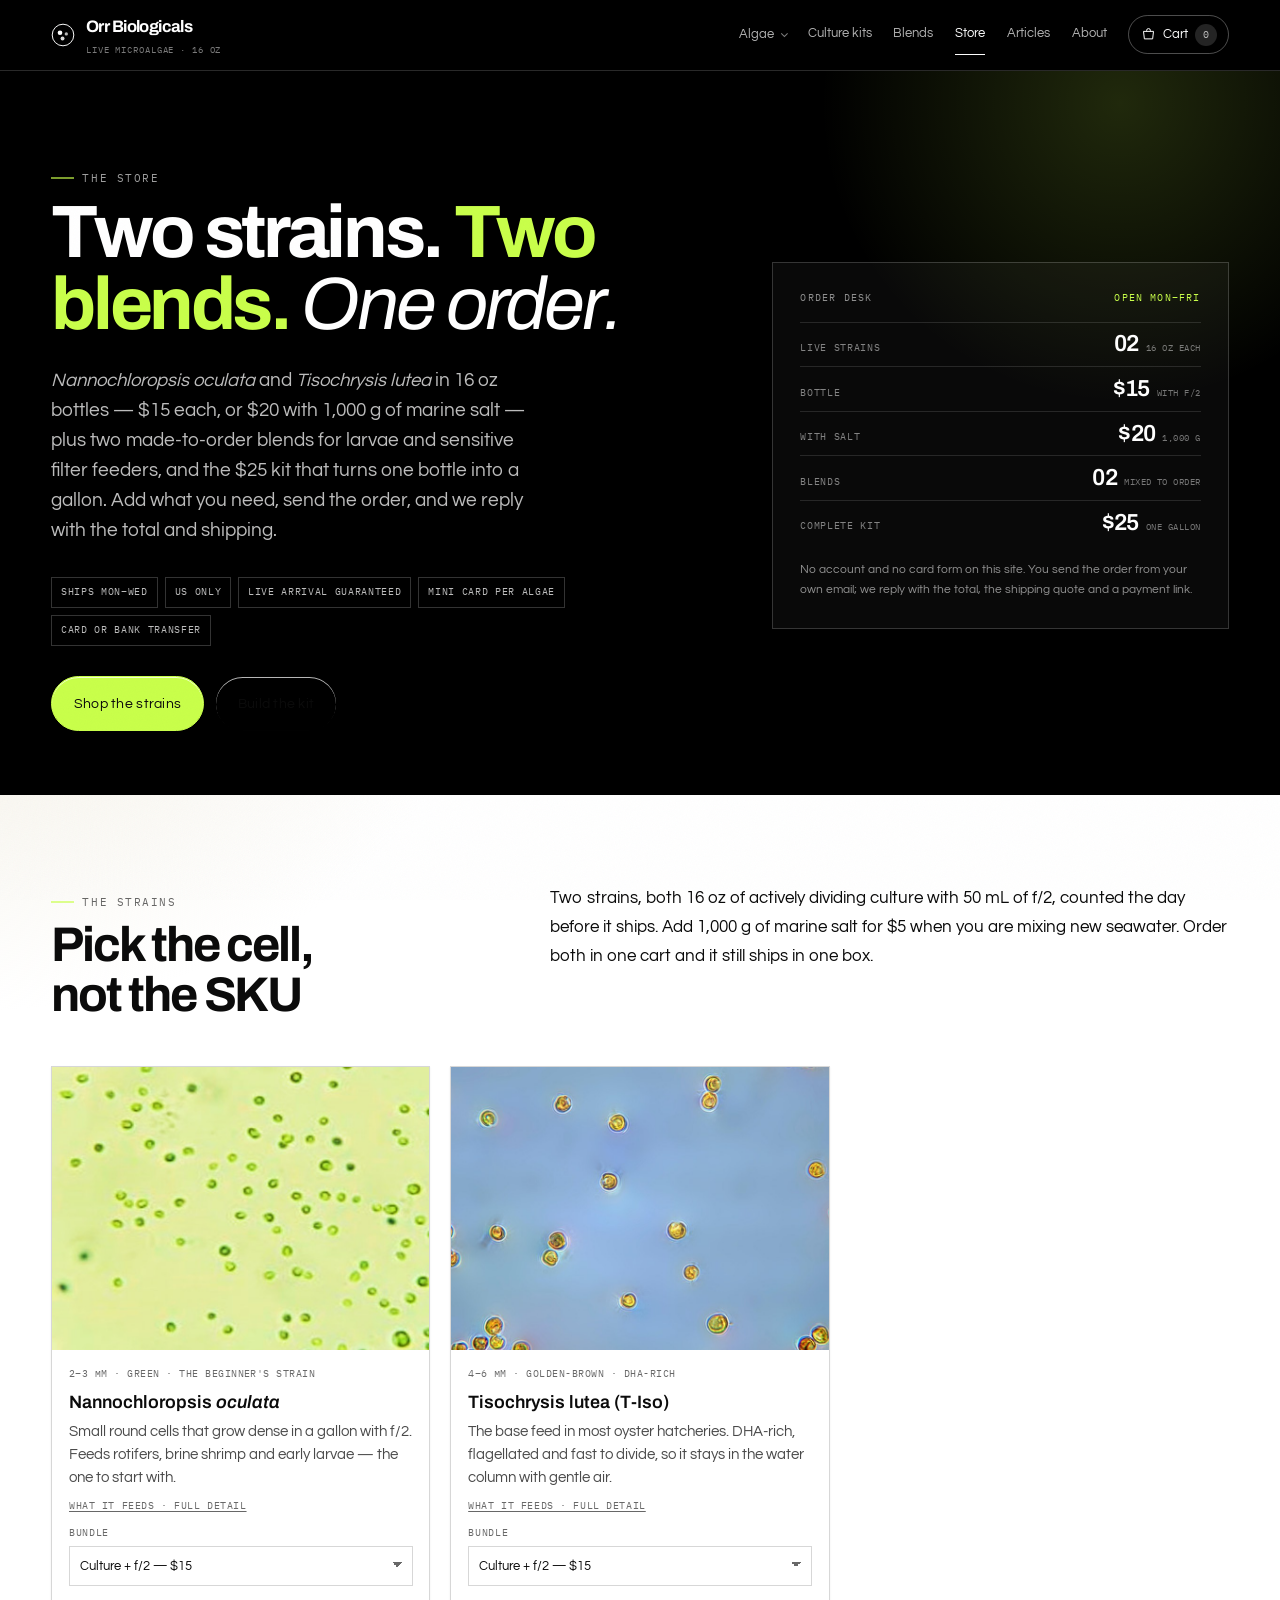
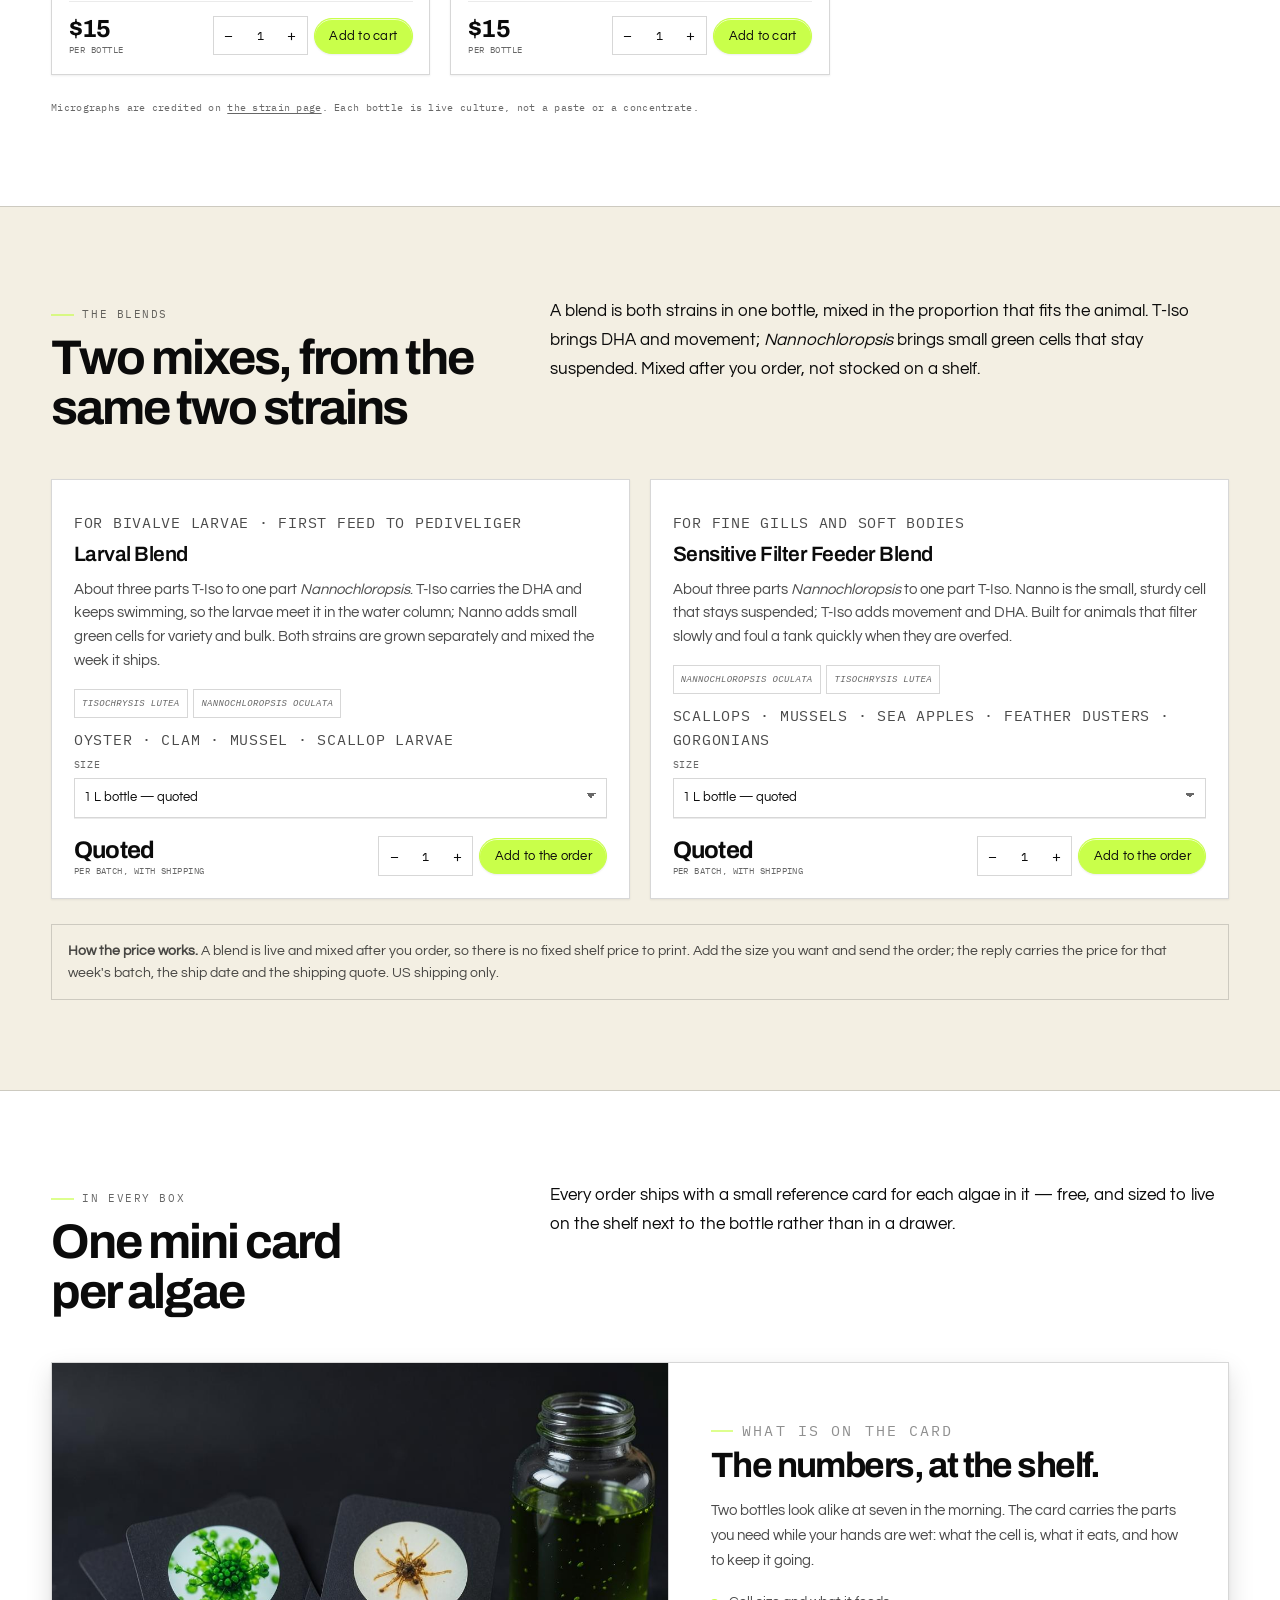
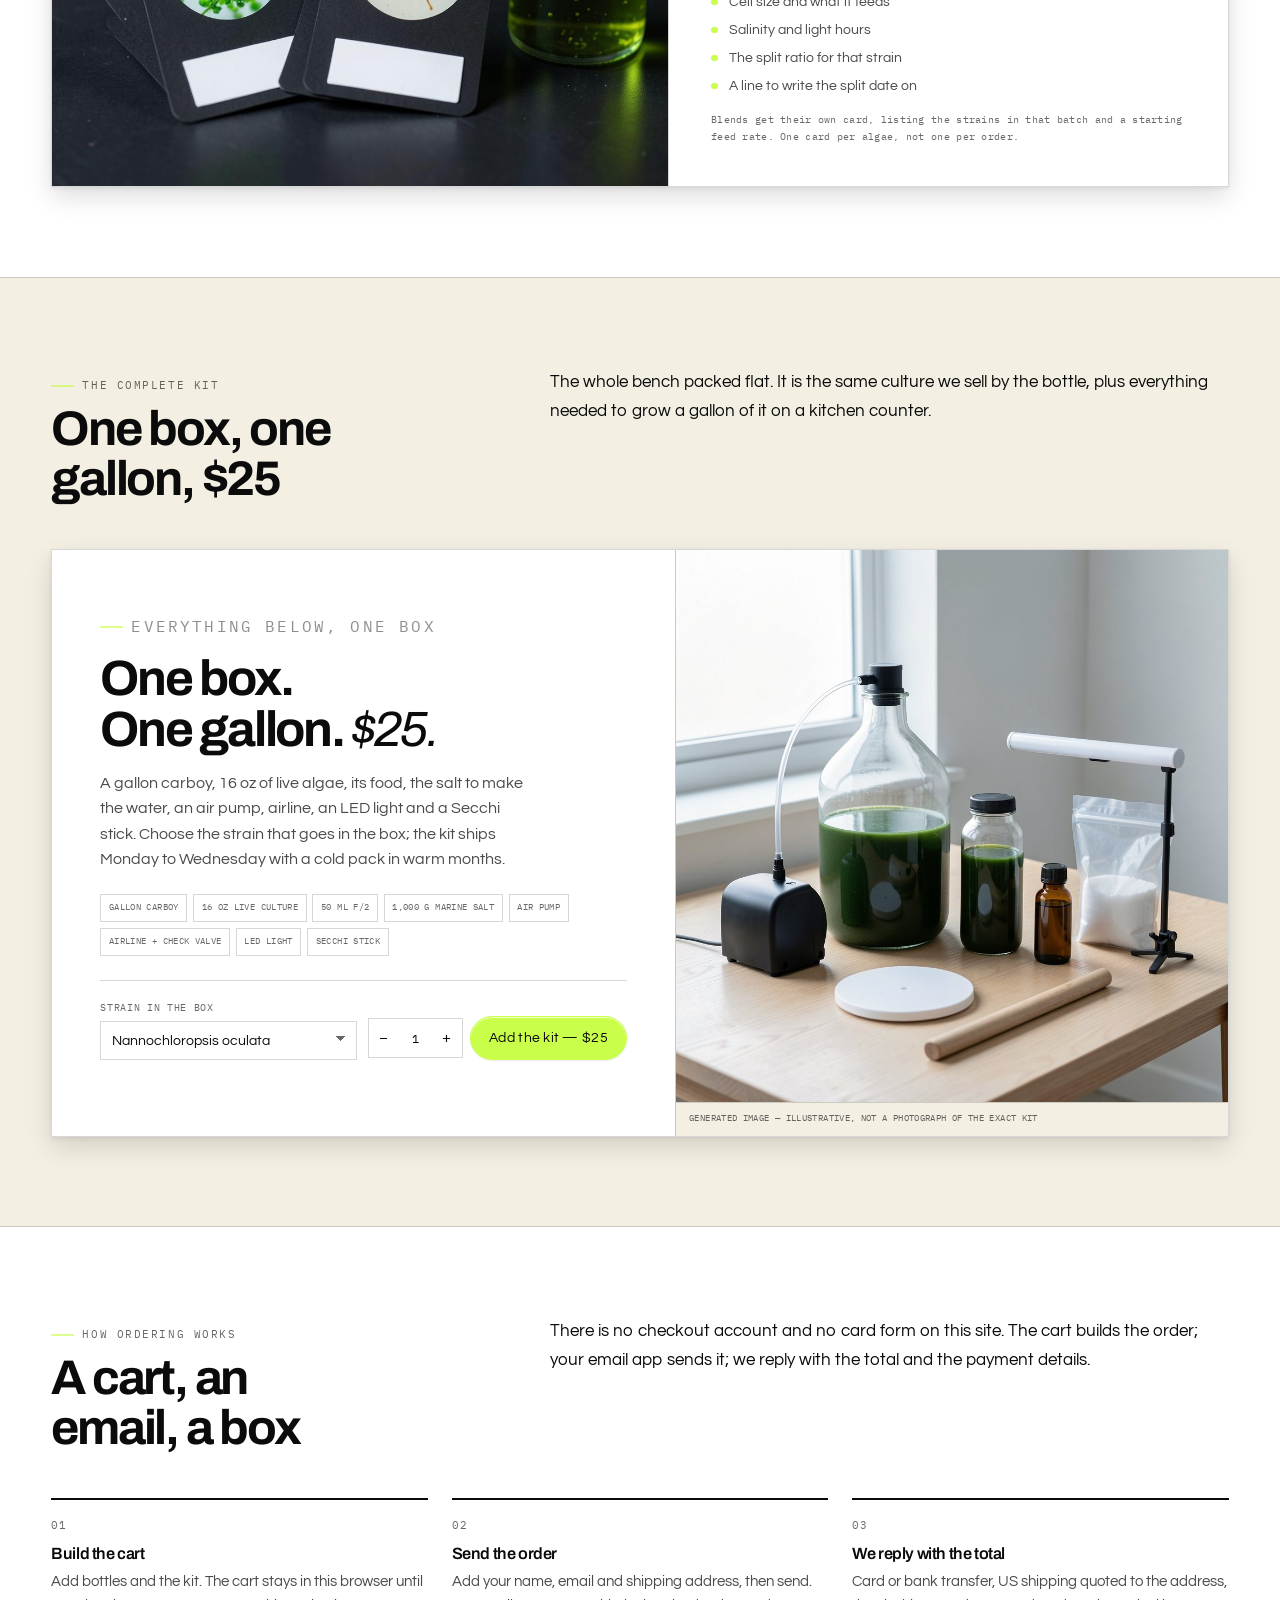
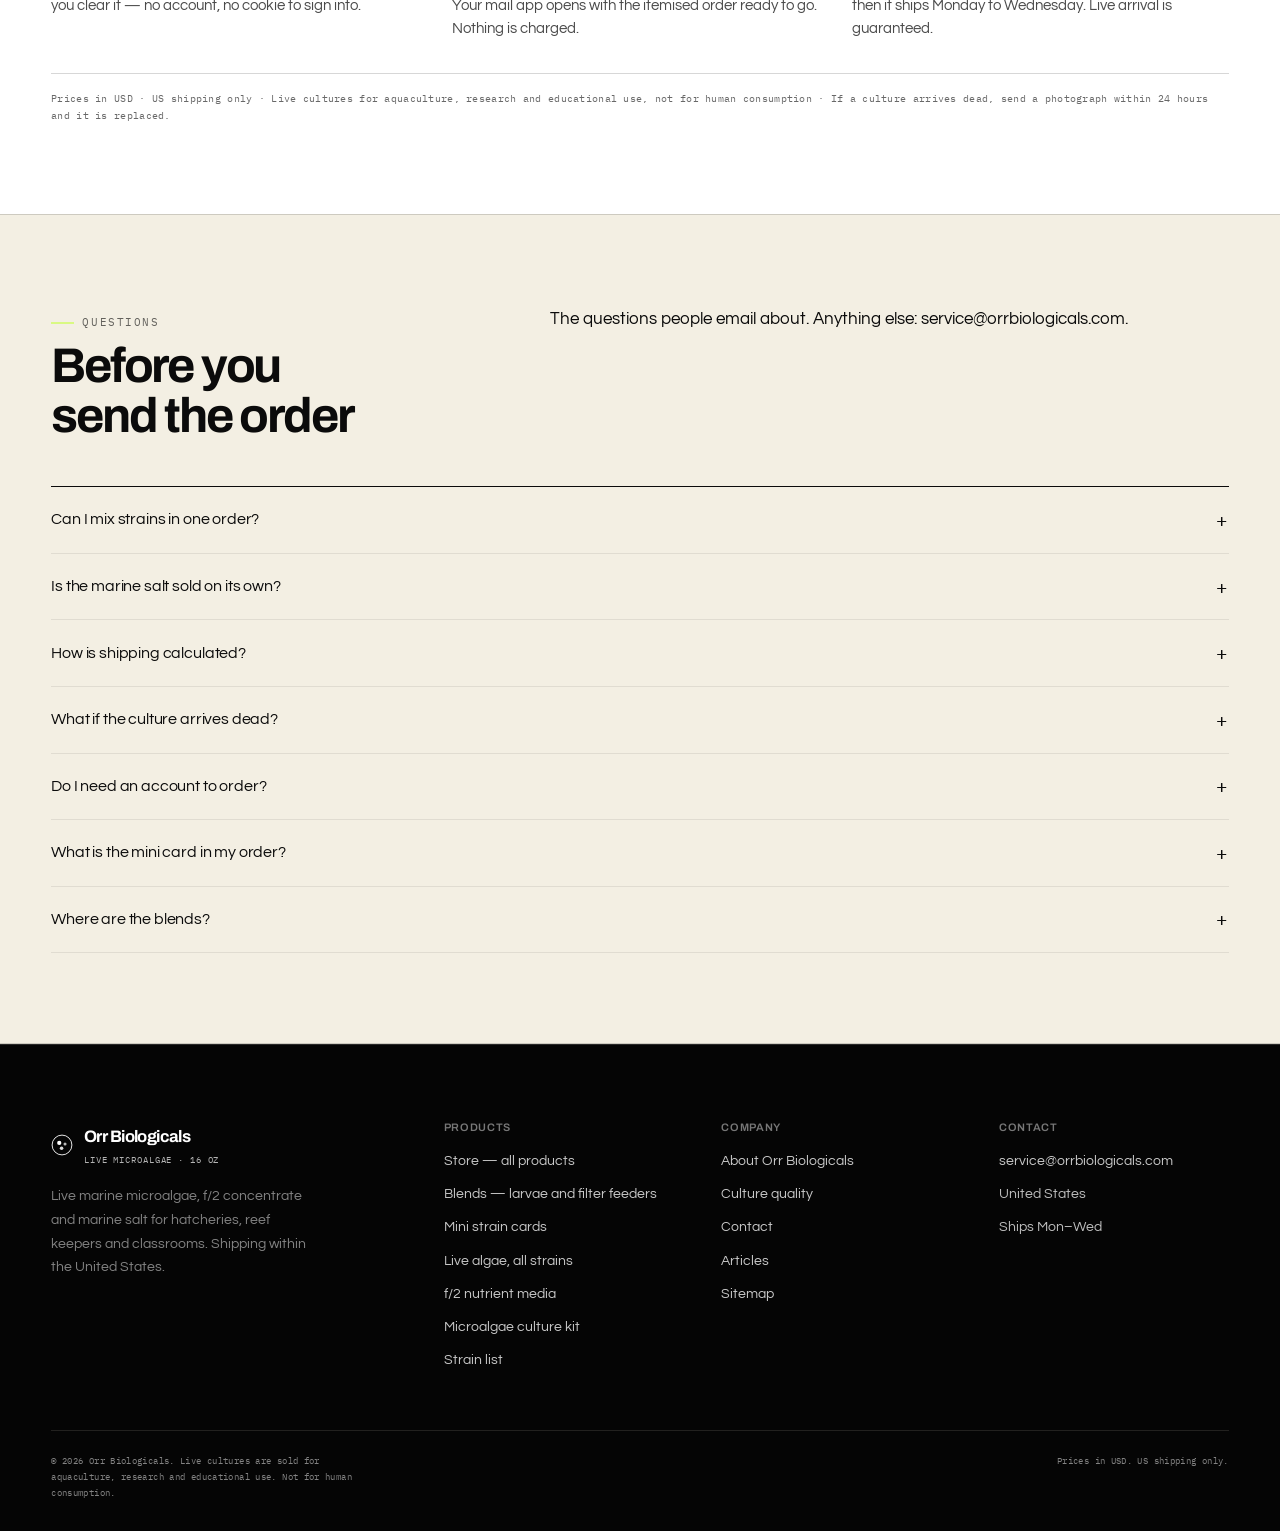
==== commit 79c8dfc6: "fix(store): use the current Tisochrysis lutea name on the card and dialog The product card and the d" ====
--- a/index.html
+++ b/index.html
@@ -243,7 +243,7 @@
           </button>
           <div class="prod__body">
             <p class="prod__meta">4–6 µm · golden-brown · DHA-rich</p>
-            <h3><button type="button" class="prod__name" data-strain-open="tiso">Isochrysis <i>aff. galbana</i> (T-Iso)</button></h3>
+            <h3><button type="button" class="prod__name" data-strain-open="tiso">Tisochrysis lutea (T-Iso)</button></h3>
             <p class="prod__desc">The base feed in most oyster hatcheries. DHA-rich, flagellated and fast to divide, so it stays in the water column with gentle air.</p>
             <button type="button" class="prod__more" data-strain-open="tiso">What it feeds · full detail</button>
             <div class="prod__opts">
@@ -542,7 +542,7 @@
     <header class="strain-modal__head">
       <div>
         <p class="eyebrow">Strain detail · golden-brown</p>
-        <h2 id="strain-tiso-title">Isochrysis <i>aff. galbana</i> (T-Iso)</h2>
+        <h2 id="strain-tiso-title">Tisochrysis lutea (T-Iso)</h2>
       </div>
       <button type="button" class="strain-modal__close" data-strain-close aria-label="Close T-Iso detail">×</button>
     </header>
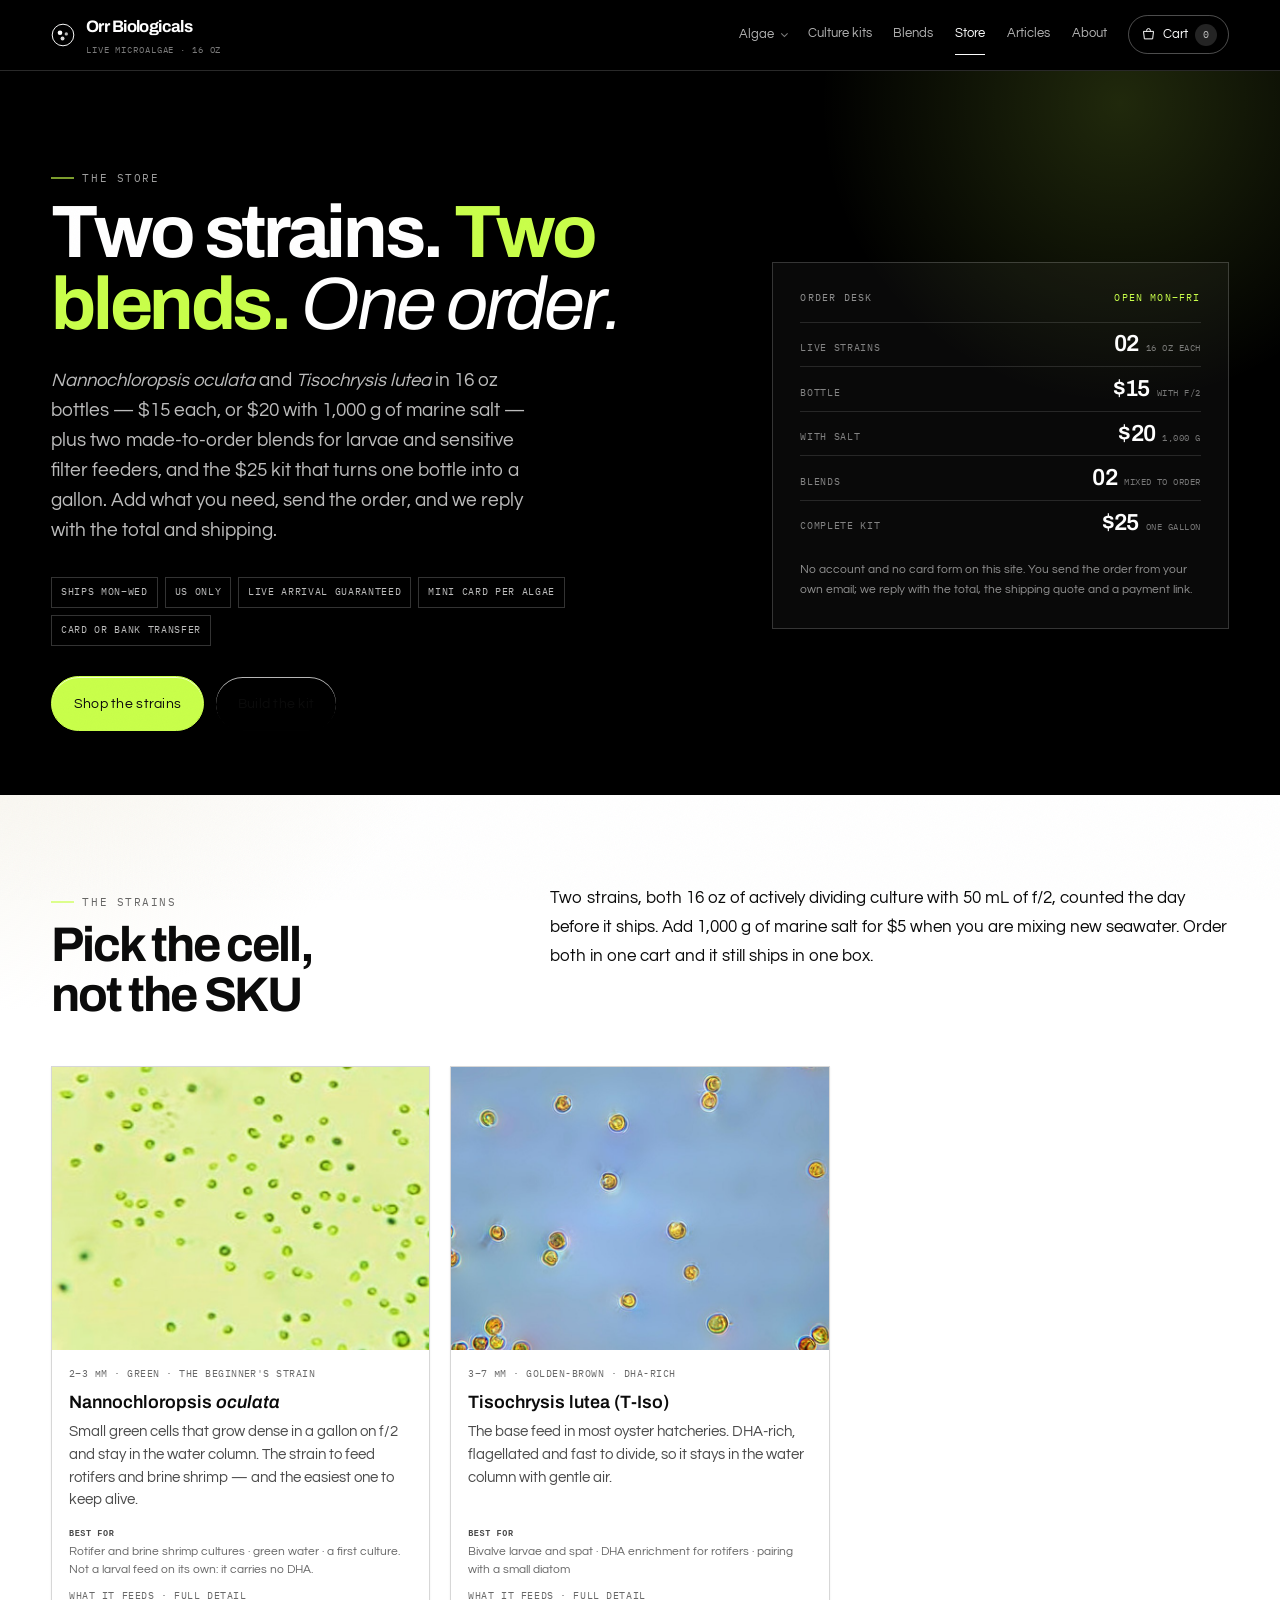
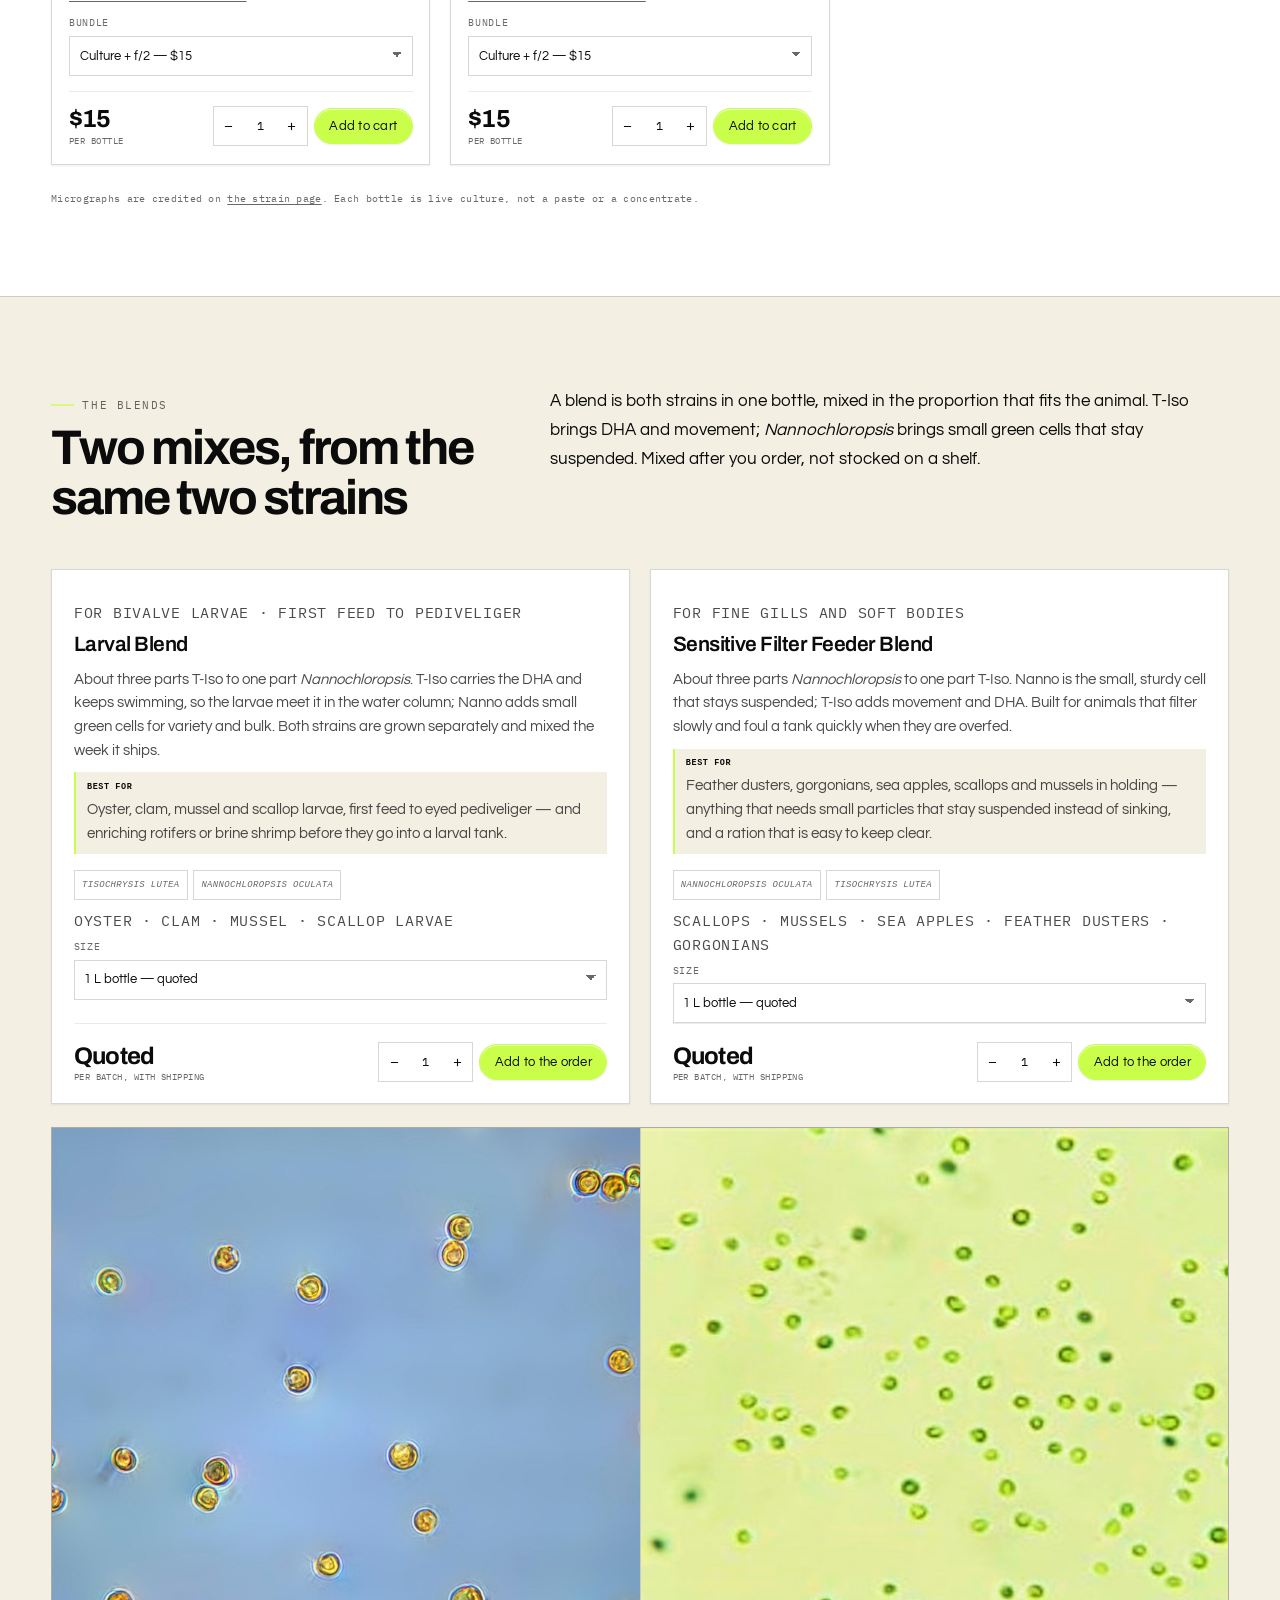
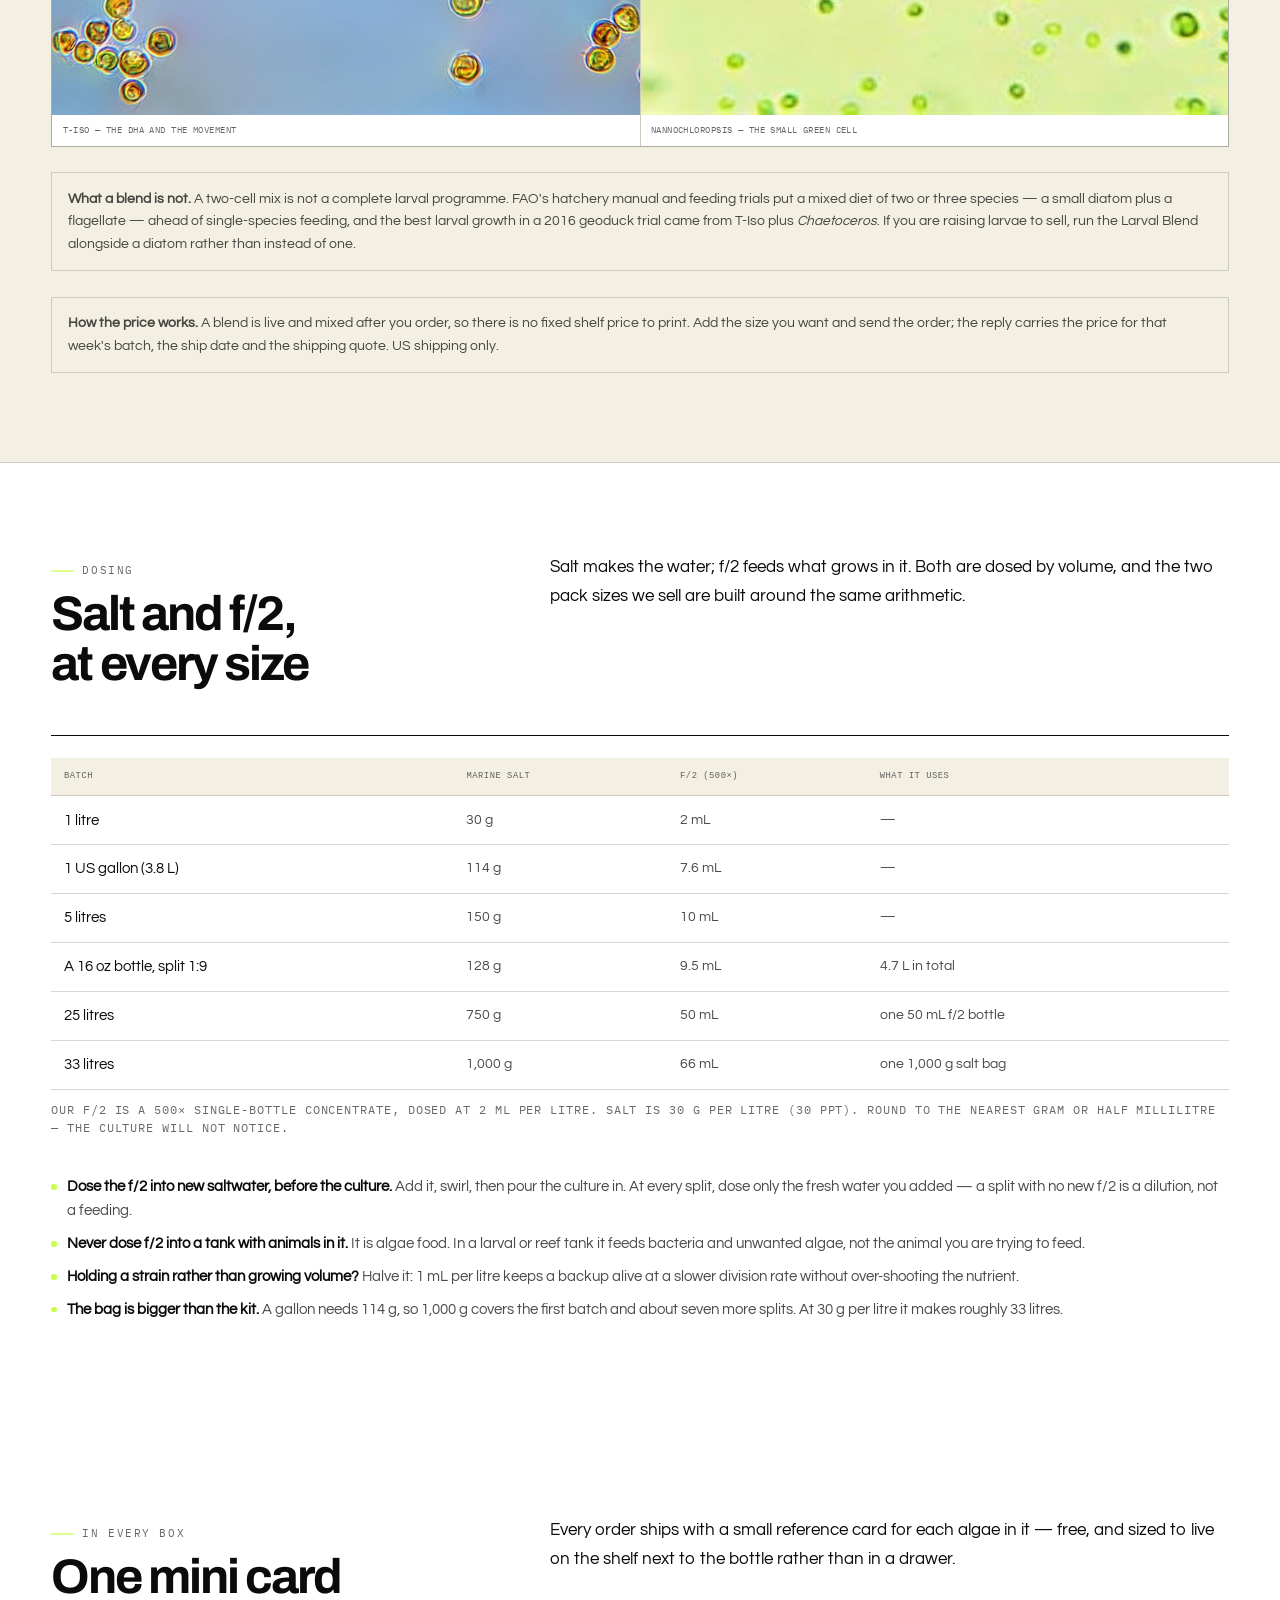
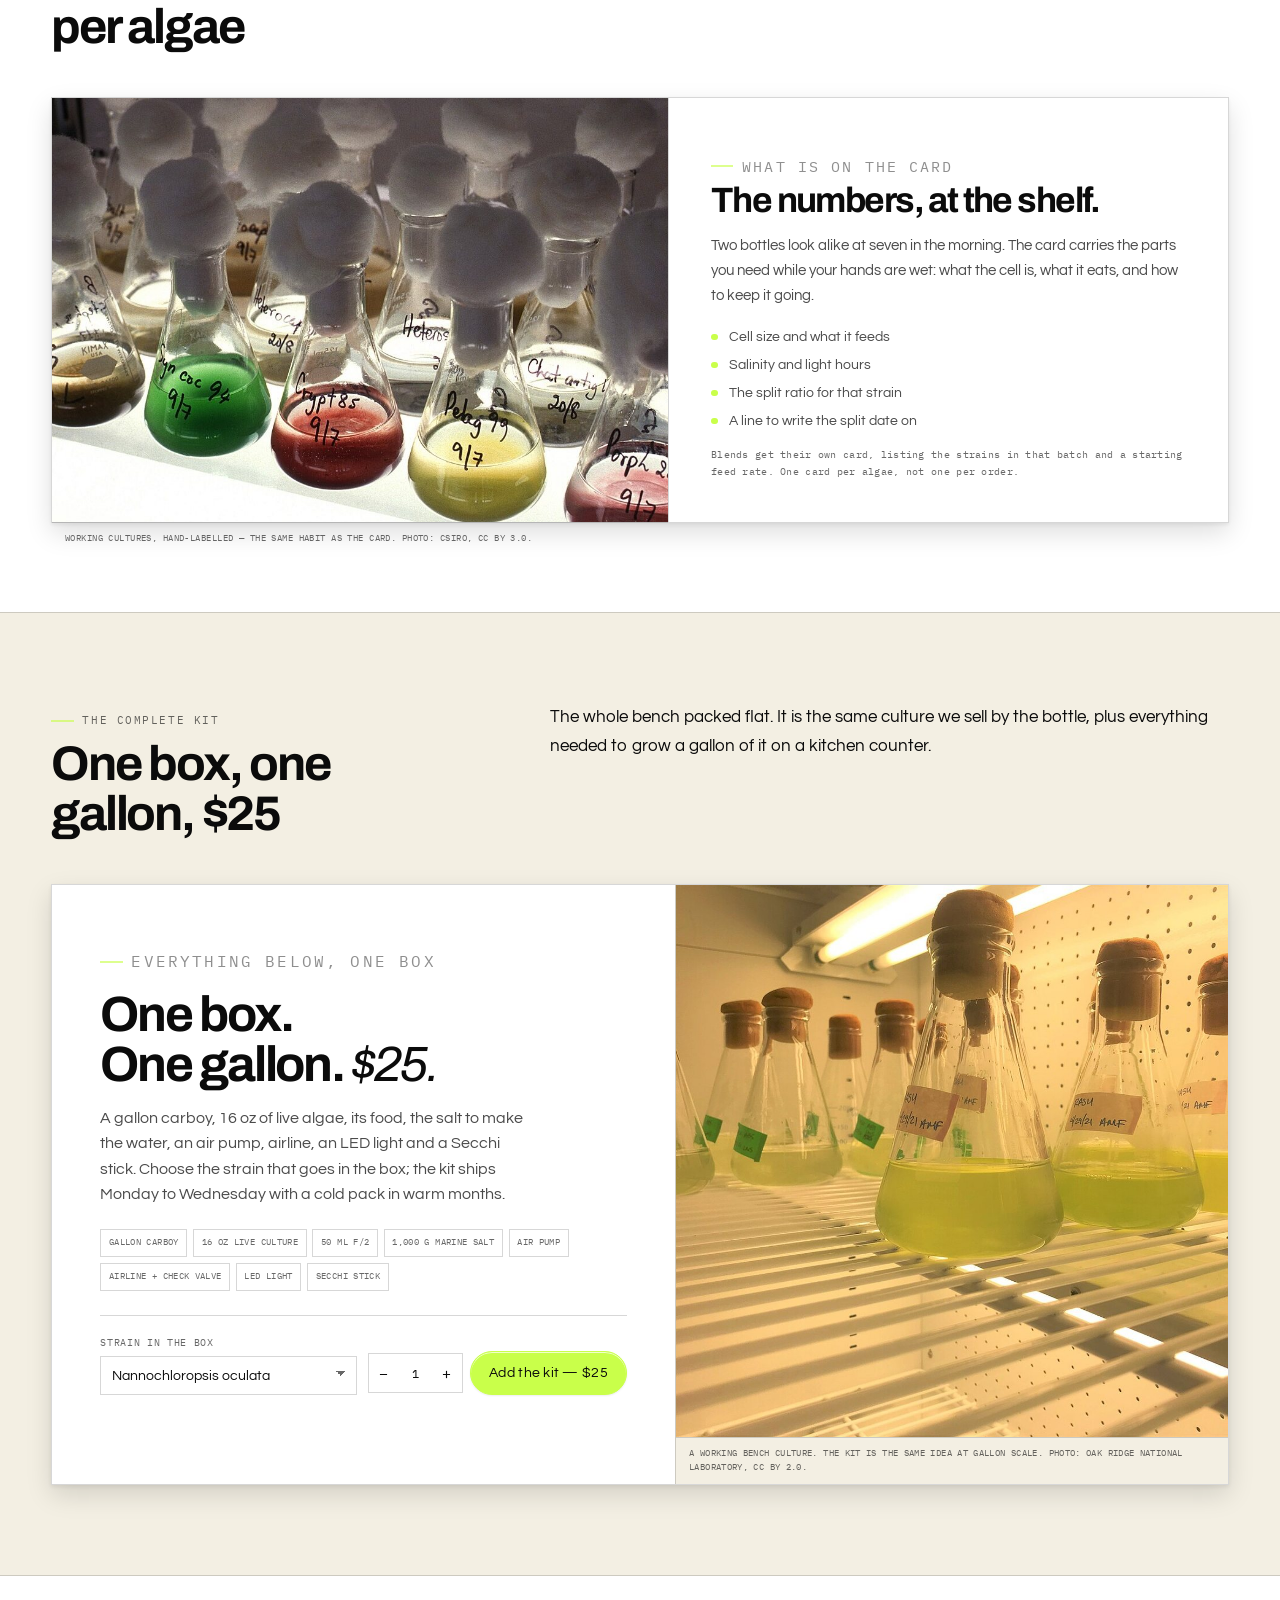
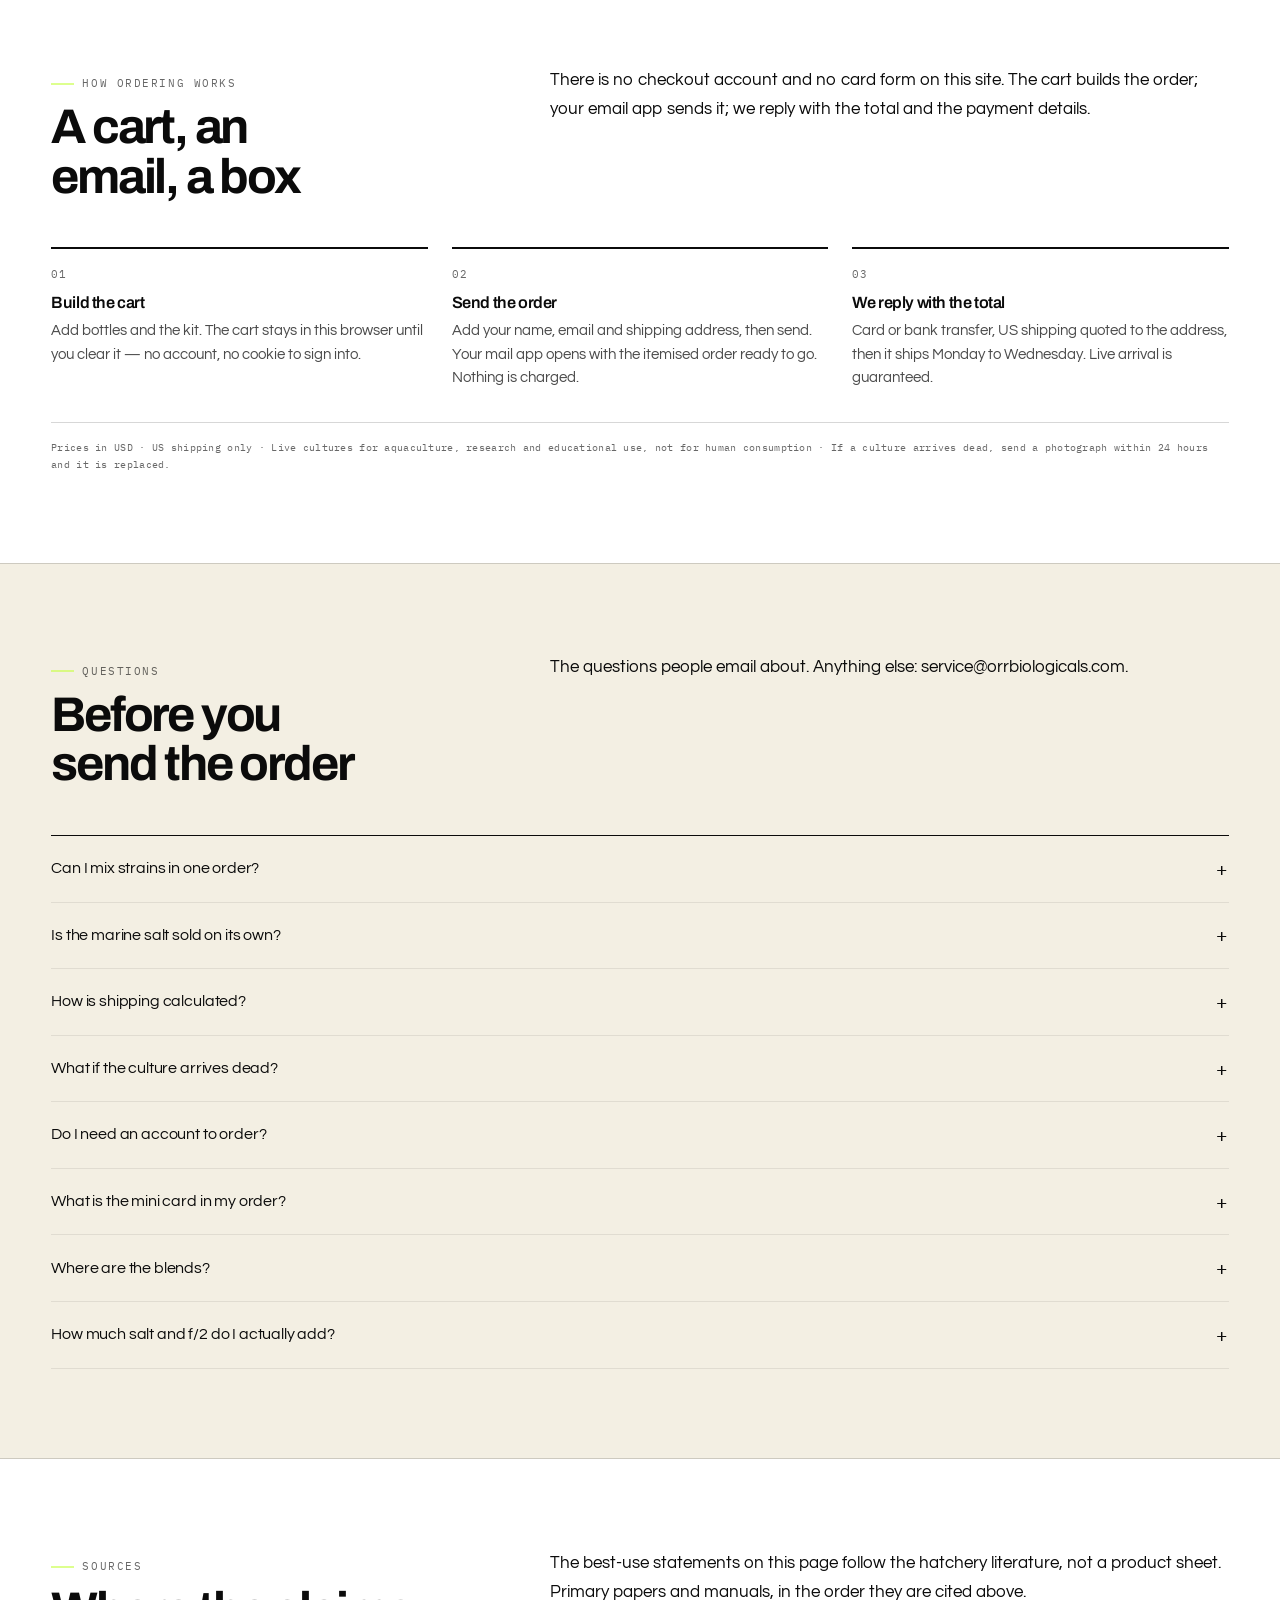
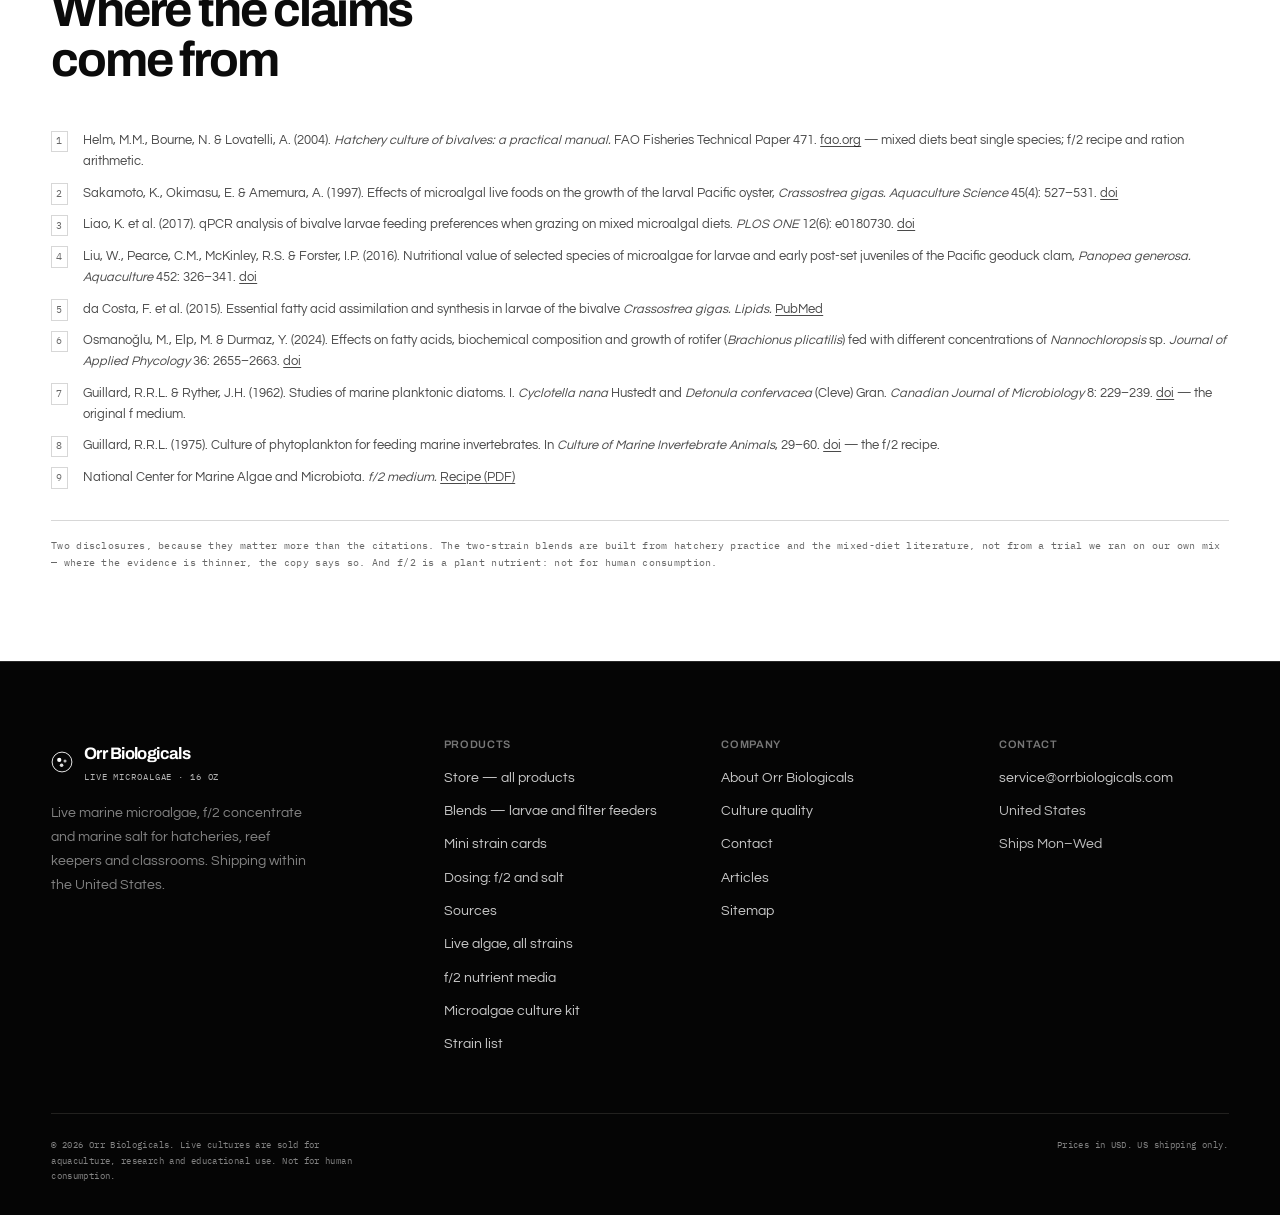
==== commit c38a7c62: "feat(store): spell out best use for each strain and blend Adds best-use copy to both strains and bot" ====
--- a/index.html
+++ b/index.html
@@ -4,7 +4,7 @@
 <meta charset="utf-8">
 <meta name="viewport" content="width=device-width, initial-scale=1">
 <title>Two Live Microalgae Strains &amp; Blends | Orr Biologicals</title>
-<meta name="description" content="Nannochloropsis oculata and Tisochrysis lutea in 16 oz bottles, $15 or $20 with salt, two blends mixed to order for larvae and filter feeders, and the one-gallon kit. US shipping.">
+<meta name="description" content="Nannochloropsis oculata and Tisochrysis lutea, 16 oz for $15 or $20 with salt, with what each strain is best at and the salt and f/2 doses. Two blends mixed to order, and the one-gallon kit. US shipping.">
 <link rel="canonical" href="https://store.orrbiologicals.com/">
 <meta name="robots" content="max-image-preview:large">
 <link rel="icon" href="/favicon.svg" type="image/svg+xml">
@@ -24,7 +24,7 @@
 <meta property="og:image:type" content="image/jpeg">
 <meta property="og:image:width" content="1024">
 <meta property="og:image:height" content="1024">
-<meta property="og:image:alt" content="A one-gallon microalgae culture kit on a pale wooden bench: carboy, live culture, f/2, marine salt, air pump, LED light and Secchi stick.">
+<meta property="og:image:alt" content="Cotton-plugged flasks of green microalgae cultures on a lit shelf.">
 <meta name="twitter:card" content="summary_large_image">
 <meta name="twitter:title" content="Two strains, two blends — the store">
 <meta name="twitter:description" content="Nannochloropsis and T-Iso, $15 or $20 with salt, blends mixed to order. A mini card for every algae in the box.">
@@ -214,7 +214,8 @@
           <div class="prod__body">
             <p class="prod__meta">2–3 µm · green · the beginner's strain</p>
             <h3><button type="button" class="prod__name" data-strain-open="nanno">Nannochloropsis <i>oculata</i></button></h3>
-            <p class="prod__desc">Small round cells that grow dense in a gallon with f/2. Feeds rotifers, brine shrimp and early larvae — the one to start with.</p>
+            <p class="prod__desc">Small green cells that grow dense in a gallon on f/2 and stay in the water column. The strain to feed rotifers and brine shrimp — and the easiest one to keep alive.</p>
+            <p class="prod__best"><b>Best for</b>Rotifer and brine shrimp cultures · green water · a first culture. Not a larval feed on its own: it carries no DHA.</p>
             <button type="button" class="prod__more" data-strain-open="nanno">What it feeds · full detail</button>
             <div class="prod__opts">
               <label for="variant-nanno">Bundle</label>
@@ -242,9 +243,10 @@
             <img src="/assets/strains/tisochrysis-lutea.jpg" width="800" height="800" loading="lazy" decoding="async" alt="Light micrograph of Tisochrysis lutea, the T-Iso strain: many small golden-brown cells across a pale blue field.">
           </button>
           <div class="prod__body">
-            <p class="prod__meta">4–6 µm · golden-brown · DHA-rich</p>
+            <p class="prod__meta">3–7 µm · golden-brown · DHA-rich</p>
             <h3><button type="button" class="prod__name" data-strain-open="tiso">Tisochrysis lutea (T-Iso)</button></h3>
             <p class="prod__desc">The base feed in most oyster hatcheries. DHA-rich, flagellated and fast to divide, so it stays in the water column with gentle air.</p>
+            <p class="prod__best"><b>Best for</b>Bivalve larvae and spat · DHA enrichment for rotifers · pairing with a small diatom</p>
             <button type="button" class="prod__more" data-strain-open="tiso">What it feeds · full detail</button>
             <div class="prod__opts">
               <label for="variant-tiso">Bundle</label>
@@ -291,6 +293,7 @@
           <p class="prod__meta">For bivalve larvae · first feed to pediveliger</p>
           <h3>Larval Blend</h3>
           <p>About three parts T-Iso to one part <i>Nannochloropsis</i>. T-Iso carries the DHA and keeps swimming, so the larvae meet it in the water column; Nanno adds small green cells for variety and bulk. Both strains are grown separately and mixed the week it ships.</p>
+          <p class="blend-card__best"><b>Best for</b>Oyster, clam, mussel and scallop larvae, first feed to eyed pediveliger — and enriching rotifers or brine shrimp before they go into a larval tank.</p>
           <ul class="blend-card__parts">
             <li><i>Tisochrysis lutea</i></li>
             <li><i>Nannochloropsis oculata</i></li>
@@ -321,6 +324,7 @@
           <p class="prod__meta">For fine gills and soft bodies</p>
           <h3>Sensitive Filter Feeder Blend</h3>
           <p>About three parts <i>Nannochloropsis</i> to one part T-Iso. Nanno is the small, sturdy cell that stays suspended; T-Iso adds movement and DHA. Built for animals that filter slowly and foul a tank quickly when they are overfed.</p>
+          <p class="blend-card__best"><b>Best for</b>Feather dusters, gorgonians, sea apples, scallops and mussels in holding — anything that needs small particles that stay suspended instead of sinking, and a ration that is easy to keep clear.</p>
           <ul class="blend-card__parts">
             <li><i>Nannochloropsis oculata</i></li>
             <li><i>Tisochrysis lutea</i></li>
@@ -347,7 +351,52 @@
           </div>
         </article>
       </div>
+      <div class="blend-pair">
+        <figure>
+          <img src="/assets/strains/tisochrysis-lutea.jpg" width="800" height="800" loading="lazy" decoding="async" alt="Light micrograph of Tisochrysis lutea: small golden-brown cells across a pale blue field.">
+          <figcaption>T-Iso — the DHA and the movement</figcaption>
+        </figure>
+        <figure>
+          <img src="/assets/strains/nannochloropsis-oculata.jpg" width="800" height="800" loading="lazy" decoding="async" alt="Light micrograph of Nannochloropsis oculata: many small, round green cells across a pale green field.">
+          <figcaption>Nannochloropsis — the small green cell</figcaption>
+        </figure>
+      </div>
+      <p class="blend-note"><strong>What a blend is not.</strong> A two-cell mix is not a complete larval programme. FAO's hatchery manual and feeding trials put a mixed diet of two or three species — a small diatom plus a flagellate — ahead of single-species feeding, and the best larval growth in a 2016 geoduck trial came from T-Iso plus <i>Chaetoceros</i>. If you are raising larvae to sell, run the Larval Blend alongside a diatom rather than instead of one.</p>
       <p class="blend-note"><strong>How the price works.</strong> A blend is live and mixed after you order, so there is no fixed shelf price to print. Add the size you want and send the order; the reply carries the price for that week's batch, the ship date and the shipping quote. US shipping only.</p>
+    </div>
+  </section>
+
+  <section class="store-section" id="dosing" aria-labelledby="dosing-title">
+    <div class="wrap">
+      <div class="section-head">
+        <div>
+          <p class="eyebrow">Dosing</p>
+          <h2 id="dosing-title">Salt and f/2, at every size</h2>
+        </div>
+        <p class="store-lead">Salt makes the water; f/2 feeds what grows in it. Both are dosed by volume, and the two pack sizes we sell are built around the same arithmetic.</p>
+      </div>
+      <div class="table-scroll">
+        <table class="dose-table">
+          <caption>Our f/2 is a 500× single-bottle concentrate, dosed at 2 mL per litre. Salt is 30 g per litre (30 ppt). Round to the nearest gram or half millilitre — the culture will not notice.</caption>
+          <thead>
+            <tr><th scope="col">Batch</th><th scope="col">Marine salt</th><th scope="col">f/2 (500×)</th><th scope="col">What it uses</th></tr>
+          </thead>
+          <tbody>
+            <tr><th scope="row">1 litre</th><td>30 g</td><td>2 mL</td><td>—</td></tr>
+            <tr><th scope="row">1 US gallon (3.8 L)</th><td>114 g</td><td>7.6 mL</td><td>—</td></tr>
+            <tr><th scope="row">5 litres</th><td>150 g</td><td>10 mL</td><td>—</td></tr>
+            <tr><th scope="row">A 16 oz bottle, split 1:9</th><td>128 g</td><td>9.5 mL</td><td>4.7 L in total</td></tr>
+            <tr><th scope="row">25 litres</th><td>750 g</td><td>50 mL</td><td>one 50 mL f/2 bottle</td></tr>
+            <tr><th scope="row">33 litres</th><td>1,000 g</td><td>66 mL</td><td>one 1,000 g salt bag</td></tr>
+          </tbody>
+        </table>
+      </div>
+      <ul class="use-list use-list--spaced">
+        <li><b>Dose the f/2 into new saltwater, before the culture.</b> Add it, swirl, then pour the culture in. At every split, dose only the fresh water you added — a split with no new f/2 is a dilution, not a feeding.</li>
+        <li><b>Never dose f/2 into a tank with animals in it.</b> It is algae food. In a larval or reef tank it feeds bacteria and unwanted algae, not the animal you are trying to feed.</li>
+        <li><b>Holding a strain rather than growing volume?</b> Halve it: 1 mL per litre keeps a backup alive at a slower division rate without over-shooting the nutrient.</li>
+        <li><b>The bag is bigger than the kit.</b> A gallon needs 114 g, so 1,000 g covers the first batch and about seven more splits. At 30 g per litre it makes roughly 33 litres.</li>
+      </ul>
     </div>
   </section>
 
@@ -362,7 +411,8 @@
       </div>
       <div class="card-band">
         <figure>
-          <img src="/assets/images/strain-cards.jpg" width="1392" height="752" loading="lazy" decoding="async" alt="Generated image of two matte black reference cards on a dark bench, one with a round microscope image of green microalgae and one gold, beside a bottle of green culture.">
+          <img src="/assets/images/strain-cards.jpg?v=20261127c" width="1280" height="690" loading="lazy" decoding="async" alt="Hand-labelled, cotton-plugged Erlenmeyer flasks of microalgae cultures in green, amber and red, standing on a lit shelf.">
+          <figcaption>Working cultures, hand-labelled — the same habit as the card. Photo: CSIRO, CC BY 3.0.</figcaption>
         </figure>
         <div class="card-band__copy">
           <p class="eyebrow">What is on the card</p>
@@ -425,8 +475,8 @@
             </div>
           </div>
           <figure class="kit-feature__fig">
-            <img src="/assets/images/culturekit-hero.jpg" width="1024" height="1024" loading="lazy" decoding="async" alt="Generated image of a one-gallon microalgae culture kit on a pale wooden bench: a glass carboy of dense green algae with its air pump and airline, a bottle of live culture, an amber vial of f/2, a bag of marine salt, an LED bar light and a face-down Secchi disk on a wooden dowel.">
-            <figcaption>Generated image — illustrative, not a photograph of the exact kit</figcaption>
+            <img src="/assets/images/culturekit-hero.jpg?v=20261127c" width="1024" height="1024" loading="lazy" decoding="async" alt="Cotton-plugged Erlenmeyer flasks of green and yellow-green microalgae cultures standing on a lit shelf.">
+            <figcaption>A working bench culture. The kit is the same idea at gallon scale. Photo: Oak Ridge National Laboratory, CC BY 2.0.</figcaption>
           </figure>
         </div>
       </article>
@@ -498,7 +548,35 @@
           <summary>Where are the blends?</summary>
           <p class="answer">In the <a href="#blends">blends section of this page</a>, below the strains. Two mixes — Larval and Sensitive Filter Feeder — sold by the litre and quoted with your shipping reply, because they are mixed the week they ship.</p>
         </details>
-      </div>
+        <details>
+          <summary>How much salt and f/2 do I actually add?</summary>
+          <p class="answer">30 g of salt and 2 mL of f/2 per litre of water. The <a href="#dosing">dosing table</a> has the numbers for a gallon, a 16 oz bottle and the two pack sizes. f/2 goes into new saltwater, never into a tank with animals in it.</p>
+        </details>
+      </div>
+    </div>
+  </section>
+
+  <section class="store-section" id="sources" aria-labelledby="sources-title">
+    <div class="wrap">
+      <div class="section-head">
+        <div>
+          <p class="eyebrow">Sources</p>
+          <h2 id="sources-title">Where the claims come from</h2>
+        </div>
+        <p class="store-lead">The best-use statements on this page follow the hatchery literature, not a product sheet. Primary papers and manuals, in the order they are cited above.</p>
+      </div>
+      <ol class="sources">
+        <li>Helm, M.M., Bourne, N. &amp; Lovatelli, A. (2004). <cite>Hatchery culture of bivalves: a practical manual.</cite> FAO Fisheries Technical Paper 471. <a href="https://www.fao.org/4/y5720e/y5720e00.htm" rel="noopener">fao.org</a> — mixed diets beat single species; f/2 recipe and ration arithmetic.</li>
+        <li>Sakamoto, K., Okimasu, E. &amp; Amemura, A. (1997). Effects of microalgal live foods on the growth of the larval Pacific oyster, <cite>Crassostrea gigas.</cite> <cite>Aquaculture Science</cite> 45(4): 527–531. <a href="https://doi.org/10.11233/aquaculturesci1953.45.527" rel="noopener">doi</a></li>
+        <li>Liao, K. et al. (2017). qPCR analysis of bivalve larvae feeding preferences when grazing on mixed microalgal diets. <cite>PLOS ONE</cite> 12(6): e0180730. <a href="https://doi.org/10.1371/journal.pone.0180730" rel="noopener">doi</a></li>
+        <li>Liu, W., Pearce, C.M., McKinley, R.S. &amp; Forster, I.P. (2016). Nutritional value of selected species of microalgae for larvae and early post-set juveniles of the Pacific geoduck clam, <cite>Panopea generosa.</cite> <cite>Aquaculture</cite> 452: 326–341. <a href="https://doi.org/10.1016/j.aquaculture.2015.10.019" rel="noopener">doi</a></li>
+        <li>da Costa, F. et al. (2015). Essential fatty acid assimilation and synthesis in larvae of the bivalve <cite>Crassostrea gigas.</cite> <cite>Lipids.</cite> <a href="https://pubmed.ncbi.nlm.nih.gov/25771891" rel="noopener">PubMed</a></li>
+        <li>Osmanoğlu, M., Elp, M. &amp; Durmaz, Y. (2024). Effects on fatty acids, biochemical composition and growth of rotifer (<cite>Brachionus plicatilis</cite>) fed with different concentrations of <cite>Nannochloropsis</cite> sp. <cite>Journal of Applied Phycology</cite> 36: 2655–2663. <a href="https://doi.org/10.1007/s10811-024-03302-1" rel="noopener">doi</a></li>
+        <li>Guillard, R.R.L. &amp; Ryther, J.H. (1962). Studies of marine planktonic diatoms. I. <cite>Cyclotella nana</cite> Hustedt and <cite>Detonula confervacea</cite> (Cleve) Gran. <cite>Canadian Journal of Microbiology</cite> 8: 229–239. <a href="https://doi.org/10.1139/m62-029" rel="noopener">doi</a> — the original f medium.</li>
+        <li>Guillard, R.R.L. (1975). Culture of phytoplankton for feeding marine invertebrates. In <cite>Culture of Marine Invertebrate Animals</cite>, 29–60. <a href="https://doi.org/10.1007/978-1-4615-8714-9_3" rel="noopener">doi</a> — the f/2 recipe.</li>
+        <li>National Center for Marine Algae and Microbiota. <cite>f/2 medium.</cite> <a href="https://ncma.bigelow.org/PDF%20Files/NCMA%20algal%20medium%20f_2.pdf" rel="noopener">Recipe (PDF)</a></li>
+      </ol>
+      <p class="store-fine">Two disclosures, because they matter more than the citations. The two-strain blends are built from hatchery practice and the mixed-diet literature, not from a trial we ran on our own mix — where the evidence is thinner, the copy says so. And f/2 is a plant nutrient: not for human consumption.</p>
     </div>
   </section>
 </main>
@@ -513,21 +591,38 @@
       <button type="button" class="strain-modal__close" data-strain-close aria-label="Close Nannochloropsis detail">×</button>
     </header>
     <div class="strain-modal__body">
-      <p class="strain-modal__lede">The smallest cell we sell and the easiest to keep alive. If you have never grown algae, this is the bottle to start with.</p>
+      <p class="strain-modal__lede">The hardiest bottle we sell, and the food behind the food. This is what you grow to feed rotifers, brine shrimp and green water — not a larval diet on its own.</p>
       <dl class="strain-facts">
         <div><dt>Cell size</dt><dd>2–3 µm</dd></div>
-        <div><dt>Type</dt><dd>Green, round, thick-walled</dd></div>
-        <div><dt>Salt</dt><dd>30 ppt</dd></div>
+        <div><dt>Type</dt><dd>Green, round, non-motile</dd></div>
+        <div><dt>Salt</dt><dd>30 g per litre</dd></div>
         <div><dt>Light</dt><dd>12–16 h a day</dd></div>
         <div><dt>Split</dt><dd>Weekly, about 1:1</dd></div>
-        <div><dt>Feeds</dt><dd>Rotifers, brine shrimp, copepods</dd></div>
+        <div><dt>DHA</dt><dd>Not detected</dd></div>
       </dl>
-      <h3>What it is</h3>
-      <p>A round green cell with a thick wall. It grows dense in a gallon with f/2, handles a wider temperature range than the other five strains, and survives a missed split better than any of them.</p>
+      <h3>Best use</h3>
+      <ul class="use-list">
+        <li><b>Rotifer cultures.</b> The standard green feed for <i>Brachionus</i> in marine hatcheries. Rotifers crop it readily and take up its EPA. It carries no DHA, so if the next step is a bivalve or fish larva, give the rotifers a T-Iso feed before they go out.</li>
+        <li><b>Brine shrimp and copepods.</b> The same job at a smaller scale: a 2–3 µm cell that stays in the water column long enough to be filtered.</li>
+        <li><b>Green water.</b> A live tint for larval and grow-out tanks that feeds the zooplankton in the water rather than the animal directly.</li>
+        <li><b>A first culture.</b> Dense growth on f/2, a wide temperature range, and it survives a missed split better than T-Iso does.</li>
+      </ul>
+      <figure class="use-fig">
+        <img src="/assets/images/rotifer.jpg" width="900" height="675" loading="lazy" decoding="async" alt="Light micrograph of a rotifer, Brachionus quadridentatus: a transparent body with a ciliated corona and two long spines.">
+        <figcaption>A rotifer — the animal this strain is really for. Photo: Ken Koll, iNaturalist, CC BY 4.0.</figcaption>
+      </figure>
+      <h3>Where it is the wrong pick</h3>
+      <p>As the only feed for bivalve larvae. In a 21-day trial, Pacific oyster larvae fed <i>N. oculata</i> alone did not grow, and the authors could not detect DHA in the cells. A later trial with four bivalve species found the larvae preferentially rejected <i>N. oculata</i> and grew worse on it than on a diatom or <i>Isochrysis</i>. Feed it to the rotifers; put T-Iso or a <a href="#blends">blend</a> in the larval tank.</p>
       <h3>How to grow it</h3>
-      <p>30 parts per thousand saltwater, 20–24 °C, 12 to 16 hours of light and a gentle bubble. Split it about half every week into fresh saltwater dosed with f/2 at 2 mL per litre. Keep one vessel back and you will not need to buy the strain again.</p>
-      <h3>Where it is the wrong pick</h3>
-      <p>As the only feed for oyster larvae. The thick wall makes it hard to digest, so larvae fed only this strain grow slowly. Feed it to the rotifers and brine shrimp that feed the larvae, and put T-Iso or a <a href="#blends">larval blend</a> in the tank.</p>
+      <p>30 g of salt per litre (30 ppt), 20–24 °C, 12 to 16 hours of light and a gentle bubble. Dose f/2 at 2 mL per litre of new water, and split about half every week into fresh saltwater dosed at the same rate. Keep one vessel back and you will not need to buy the strain again.</p>
+      <aside class="evidence">
+        <h4>What this is based on</h4>
+        <ol>
+          <li>Sakamoto, Okimasu &amp; Amemura (1997), <cite>Aquaculture Science</cite> 45(4): 527–531 — oyster larvae fed <i>N. oculata</i> alone did not grow; no DHA detected. <a href="https://doi.org/10.11233/aquaculturesci1953.45.527" rel="noopener">doi</a></li>
+          <li>Liao et al. (2017), <cite>PLOS ONE</cite> 12(6): e0180730 — four bivalve species rejected <i>N. oculata</i> and grew worse on it. <a href="https://doi.org/10.1371/journal.pone.0180730" rel="noopener">doi</a></li>
+          <li>Osmanoğlu, Elp &amp; Durmaz (2024), <cite>Journal of Applied Phycology</cite> 36: 2655–2663 — <i>Nannochloropsis</i> lacks DHA, so rotifers need a DHA source before they are fed out. <a href="https://doi.org/10.1007/s10811-024-03302-1" rel="noopener">doi</a></li>
+        </ol>
+      </aside>
       <p class="strain-modal__card">Ships with a mini card for this strain.</p>
     </div>
     <footer class="strain-modal__foot">
@@ -547,21 +642,34 @@
       <button type="button" class="strain-modal__close" data-strain-close aria-label="Close T-Iso detail">×</button>
     </header>
     <div class="strain-modal__body">
-      <p class="strain-modal__lede">The base feed in most oyster hatcheries. Golden-brown, rich in DHA, and fast to divide.</p>
+      <p class="strain-modal__lede">The DHA half of the ration, and the strain most oyster hatcheries build a larval feed around.</p>
       <dl class="strain-facts">
-        <div><dt>Cell size</dt><dd>4–6 µm</dd></div>
-        <div><dt>Type</dt><dd>Swimming golden cell</dd></div>
-        <div><dt>Salt</dt><dd>30 ppt</dd></div>
+        <div><dt>Cell size</dt><dd>3–7 µm</dd></div>
+        <div><dt>Type</dt><dd>Golden, swimming (flagellate)</dd></div>
+        <div><dt>Salt</dt><dd>30 g per litre</dd></div>
         <div><dt>Light</dt><dd>12–16 h a day</dd></div>
         <div><dt>Split</dt><dd>Weekly, about 1:1</dd></div>
-        <div><dt>Feeds</dt><dd>Oyster, clam and mussel larvae from first feed</dd></div>
+        <div><dt>DHA</dt><dd>High — with EPA</dd></div>
       </dl>
-      <h3>What it is</h3>
-      <p>Two whip-like tails, a golden-brown colour and a habit of staying up in the water column. Because it swims, it does not settle out the way a diatom does, so gentle air is enough to keep it in suspension.</p>
+      <h3>Best use</h3>
+      <ul class="use-list">
+        <li><b>Bivalve larvae.</b> Oyster, clam, mussel and scallop larvae from first feed: 3–7 µm, rich in DHA, and flagellated, so it stays in the water column where the larvae are instead of settling out.</li>
+        <li><b>Spat and juveniles.</b> The same cell carries through after set, alone or with a small diatom.</li>
+        <li><b>Rotifer enrichment.</b> A second feed for rotifers that will go to bivalve or fish larvae. <i>Nannochloropsis</i> supplies EPA but no DHA; this supplies the DHA.</li>
+        <li><b>With a diatom.</b> FAO's hatchery manual is direct: a mixed diet of two or three species, including a suitably sized diatom and a flagellate, beats any single species. T-Iso is the flagellate in that pair.</li>
+      </ul>
+      <h3>Where it is the wrong pick</h3>
+      <p>As a complete diet on its own. Larvae can make some EPA from precursors, but mixed diets still grow faster and survive better — that is what the <a href="#blends">larval blend</a> is for. If you are raising larvae to sell, pair it with a small diatom rather than running it alone.</p>
       <h3>How to grow it</h3>
-      <p>20–24 °C, 30 ppt, 12 to 16 hours of light, and air that moves the water without churning it. It divides faster than <i>Nannochloropsis</i>. Watch the colour: rich gold is healthy, pale straw means it has run out of food.</p>
-      <h3>Where it is the wrong pick</h3>
-      <p>As the only feed after set. It is small, and juveniles do better with a diatom in the mix — that is why the <a href="#blends">larval blend</a> carries three strains rather than one. It is also the strain most easily damaged by heavy air, so do not treat it like a diatom culture.</p>
+      <p>20–24 °C, 30 g of salt per litre, 12 to 16 hours of light, and air that moves the water without churning it. Dose f/2 at 2 mL per litre of new water. It divides faster than <i>Nannochloropsis</i>. Watch the colour: rich gold is healthy, pale straw means it has run out of food.</p>
+      <aside class="evidence">
+        <h4>What this is based on</h4>
+        <ol>
+          <li>Helm, Bourne &amp; Lovatelli (2004), FAO Fisheries Technical Paper 471 — mixed diets including a diatom and a flagellate outperform single species. <a href="https://www.fao.org/4/y5720e/y5720e00.htm" rel="noopener">fao.org</a></li>
+          <li>Liu et al. (2016), <cite>Aquaculture</cite> 452: 326–341 — best larval growth from T-Iso plus <i>Chaetoceros</i>. <a href="https://doi.org/10.1016/j.aquaculture.2015.10.019" rel="noopener">doi</a></li>
+          <li>da Costa et al. (2015), <cite>Lipids</cite> — larvae fed T-Iso alone had to synthesise EPA from precursors. <a href="https://pubmed.ncbi.nlm.nih.gov/25771891" rel="noopener">PubMed</a></li>
+        </ol>
+      </aside>
       <p class="strain-modal__card">Ships with a mini card for this strain.</p>
     </div>
     <footer class="strain-modal__foot">
@@ -596,6 +704,8 @@
           <li><a href="/">Store — all products</a></li>
           <li><a href="#blends">Blends — larvae and filter feeders</a></li>
           <li><a href="/#cards">Mini strain cards</a></li>
+          <li><a href="#dosing">Dosing: f/2 and salt</a></li>
+          <li><a href="#sources">Sources</a></li>
           <li><a href="https://orrbiologicals.com/algae">Live algae, all strains</a></li>
           <li><a href="https://orrbiologicals.com/algae#media">f/2 nutrient media</a></li>
           <li><a href="https://orrbiologicals.com/culturekits">Microalgae culture kit</a></li>
--- a/assets/store.css
+++ b/assets/store.css
@@ -473,3 +473,84 @@
   font-family:var(--font-mono);font-size:.56rem;letter-spacing:.05em;
   text-transform:uppercase;color:var(--ink-3);
 }
+
+/* ---------- best use, dosing, sources ---------- */
+
+.prod__best{margin:.5rem 0 0;font-size:.76rem;line-height:1.5;color:var(--ink-3)}
+.prod__best b{
+  display:block;font-family:var(--font-mono);font-size:.53rem;letter-spacing:.07em;
+  text-transform:uppercase;color:var(--ink-2);margin-bottom:.15rem;
+}
+.blend-card__best{
+  margin:.8rem 0 0;padding:.55rem .7rem;border-left:2px solid var(--live);
+  background:var(--paper-2);font-size:.85rem;line-height:1.55;color:var(--ink-2);
+}
+.blend-card__best b{
+  display:block;font-family:var(--font-mono);font-size:.53rem;letter-spacing:.07em;
+  text-transform:uppercase;color:var(--ink);margin-bottom:.2rem;
+}
+.blend-pair{
+  display:grid;grid-template-columns:1fr 1fr;gap:1px;margin:1.4rem 0 0;
+  background:var(--line);border:1px solid var(--line);
+}
+.blend-pair figure{margin:0;background:var(--white)}
+.blend-pair img{display:block;width:100%;height:auto;aspect-ratio:1;object-fit:cover}
+.blend-pair figcaption{
+  padding:.5rem .65rem;font-family:var(--font-mono);font-size:.54rem;letter-spacing:.05em;
+  text-transform:uppercase;color:var(--ink-3);
+}
+.use-list{list-style:none;padding:0;margin:.2rem 0 .9rem;display:grid;gap:.55rem}
+.use-list li{position:relative;padding-left:1rem;font-size:.93rem;line-height:1.62;color:var(--ink-2)}
+.use-list li::before{
+  content:"";position:absolute;left:0;top:.58em;width:.36rem;height:.36rem;
+  border-radius:50%;background:var(--live);
+}
+.use-list b{color:var(--ink)}
+.use-fig{margin:.9rem 0 1.1rem;border:1px solid var(--line);background:var(--white)}
+.use-fig img{display:block;width:100%;height:auto}
+.use-fig figcaption{
+  padding:.5rem .65rem;border-top:1px solid var(--line);
+  font-family:var(--font-mono);font-size:.53rem;letter-spacing:.04em;
+  text-transform:uppercase;color:var(--ink-3);line-height:1.6;
+}
+.evidence{margin:1rem 0 0;padding:.75rem .85rem;border:1px solid var(--line);background:var(--paper-2)}
+.evidence h4{
+  margin:0 0 .4rem;font-family:var(--font-mono);font-size:.55rem;letter-spacing:.07em;
+  text-transform:uppercase;color:var(--ink-3);
+}
+.evidence ol{margin:0;padding-left:1rem;font-size:.73rem;line-height:1.65;color:var(--ink-3)}
+.evidence li{margin-bottom:.35rem}
+.evidence a{color:inherit;text-decoration:underline;text-underline-offset:2px}
+.dose-table{width:100%;border-collapse:collapse;margin-top:1.4rem;font-size:.9rem}
+.dose-table th,.dose-table td{text-align:left;padding:.7rem .8rem;border-bottom:1px solid var(--line);vertical-align:top}
+.dose-table thead th{
+  font-family:var(--font-mono);font-size:.55rem;letter-spacing:.06em;text-transform:uppercase;
+  color:var(--ink-3);background:var(--paper-2);
+}
+.dose-table tbody th{font-weight:500;color:var(--ink)}
+.dose-table td{color:var(--ink-2)}
+.dose-table caption{caption-side:bottom;padding-top:.7rem;font-size:.72rem;line-height:1.55;color:var(--ink-3);text-align:left}
+.sources{list-style:none;counter-reset:src;padding:0;margin:1.4rem 0 0;display:grid;gap:.65rem}
+.sources li{
+  counter-increment:src;position:relative;padding-left:2rem;
+  font-size:.8rem;line-height:1.65;color:var(--ink-2);
+}
+.sources li::before{
+  content:counter(src);position:absolute;left:0;top:.05em;
+  font-family:var(--font-mono);font-size:.62rem;color:var(--ink-3);
+  border:1px solid var(--line);padding:.1rem .26rem;
+}
+.sources a{color:inherit;text-decoration:underline;text-underline-offset:2px}
+.sources cite{font-style:italic}
+.card-band figcaption{
+  padding:.55rem .8rem;border-top:1px solid var(--line);
+  font-family:var(--font-mono);font-size:.54rem;letter-spacing:.05em;
+  text-transform:uppercase;color:var(--ink-3);
+}
+.use-list--spaced{margin-top:1.6rem}
+.table-scroll{overflow-x:auto}
+@media (max-width:560px){
+  .blend-pair{grid-template-columns:1fr}
+  .dose-table{font-size:.82rem}
+  .dose-table th,.dose-table td{padding:.55rem .5rem}
+}
